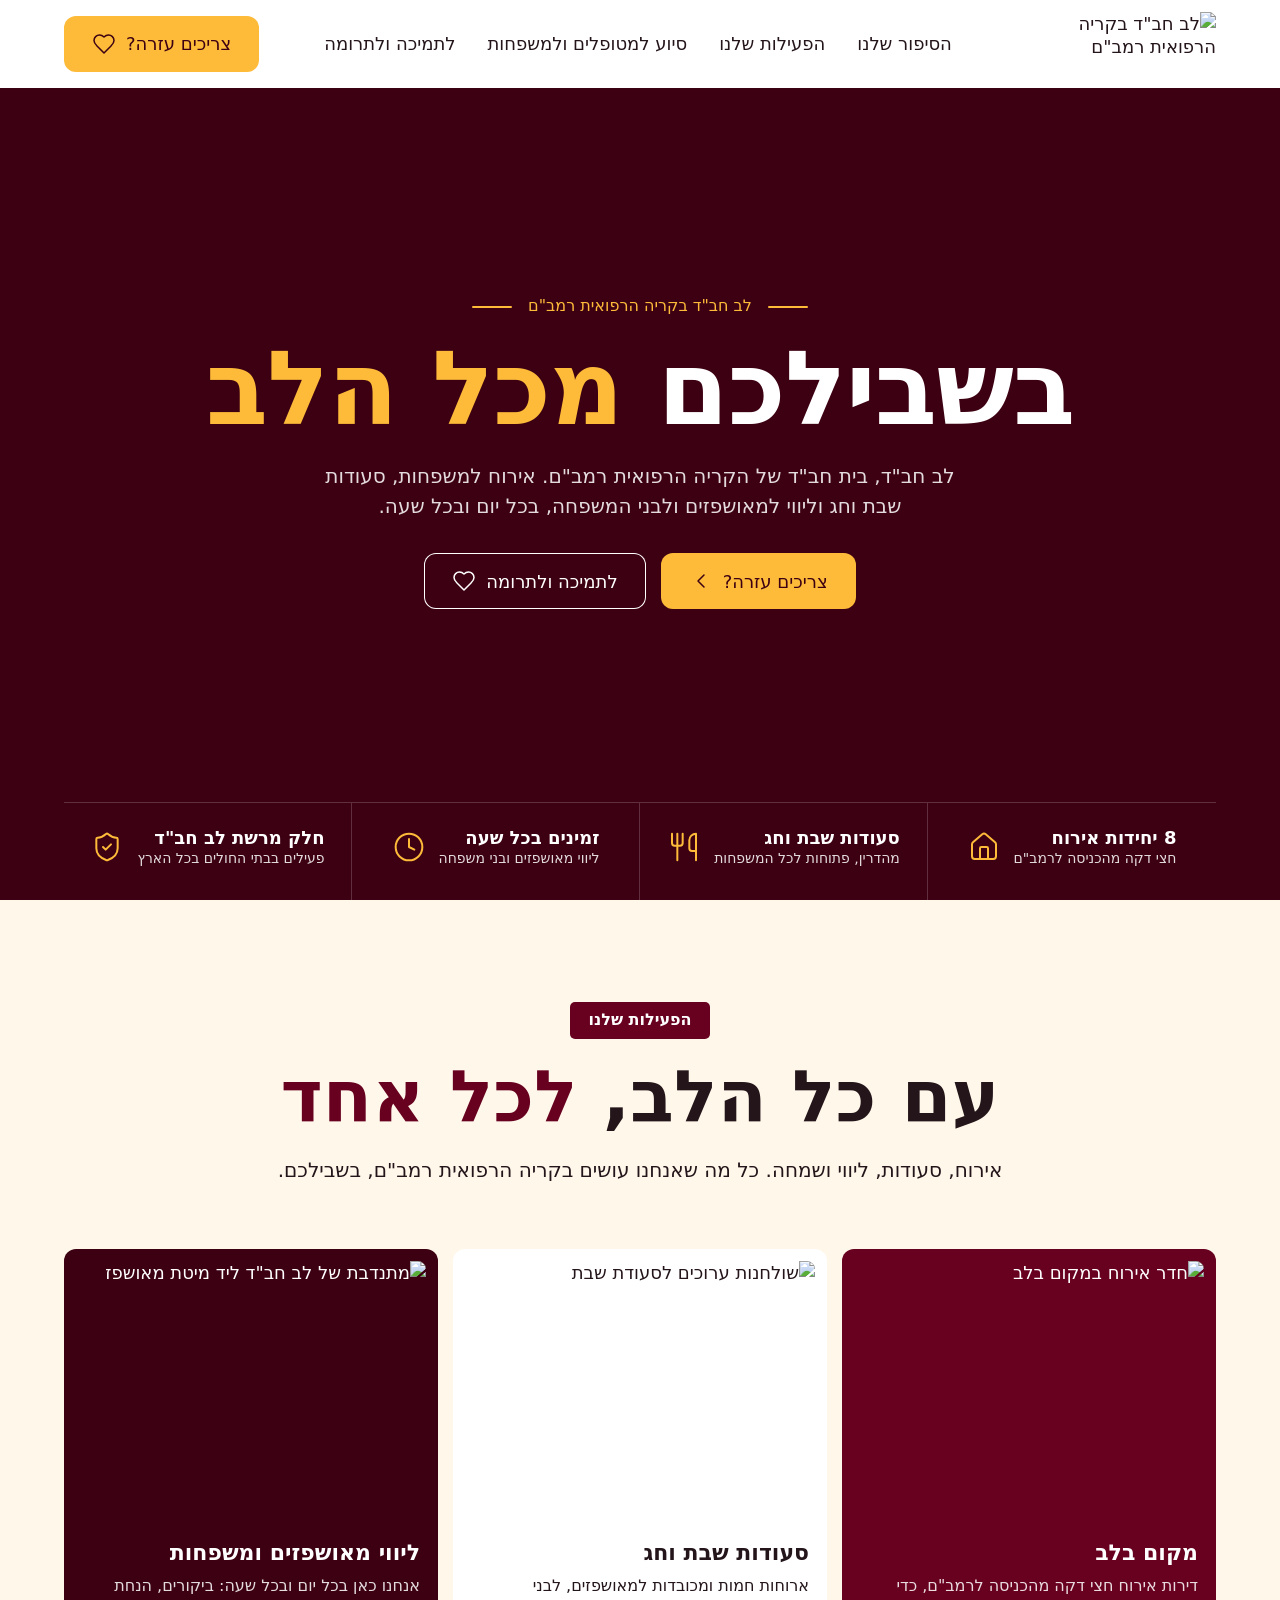
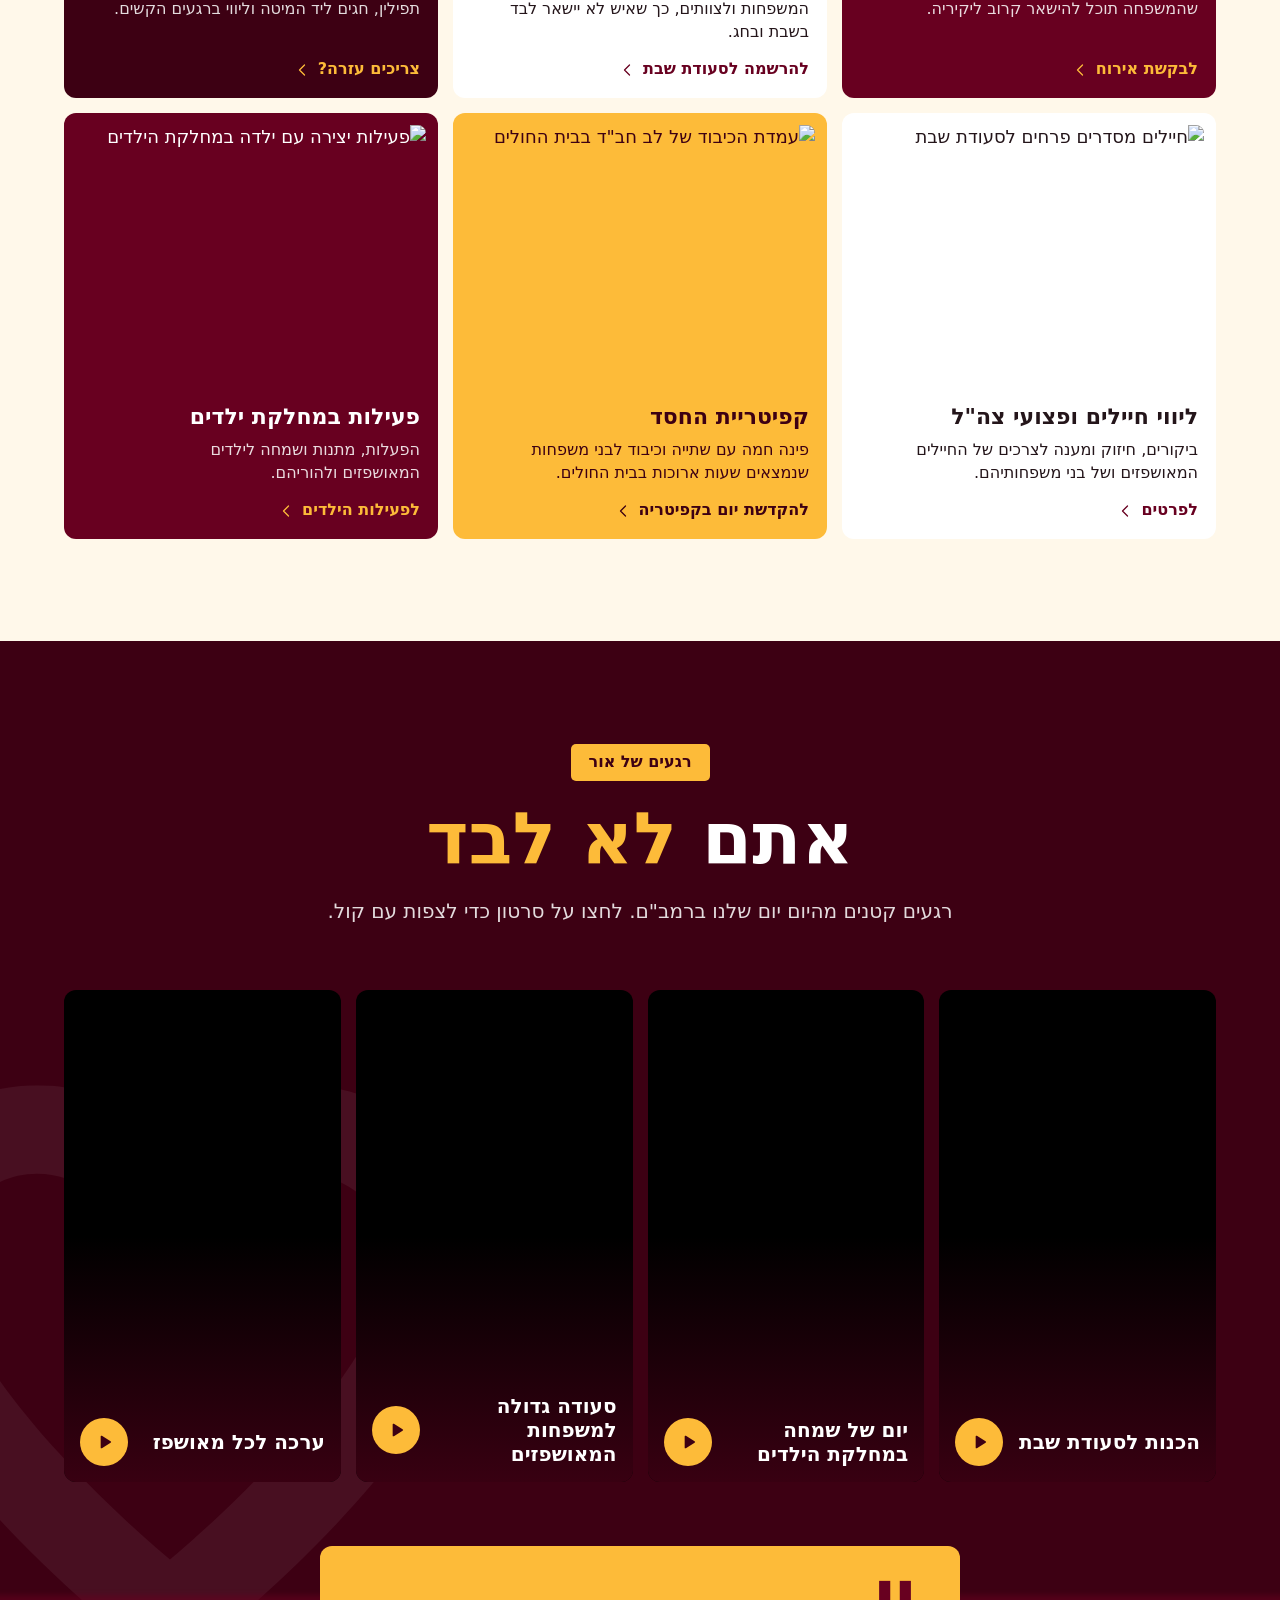
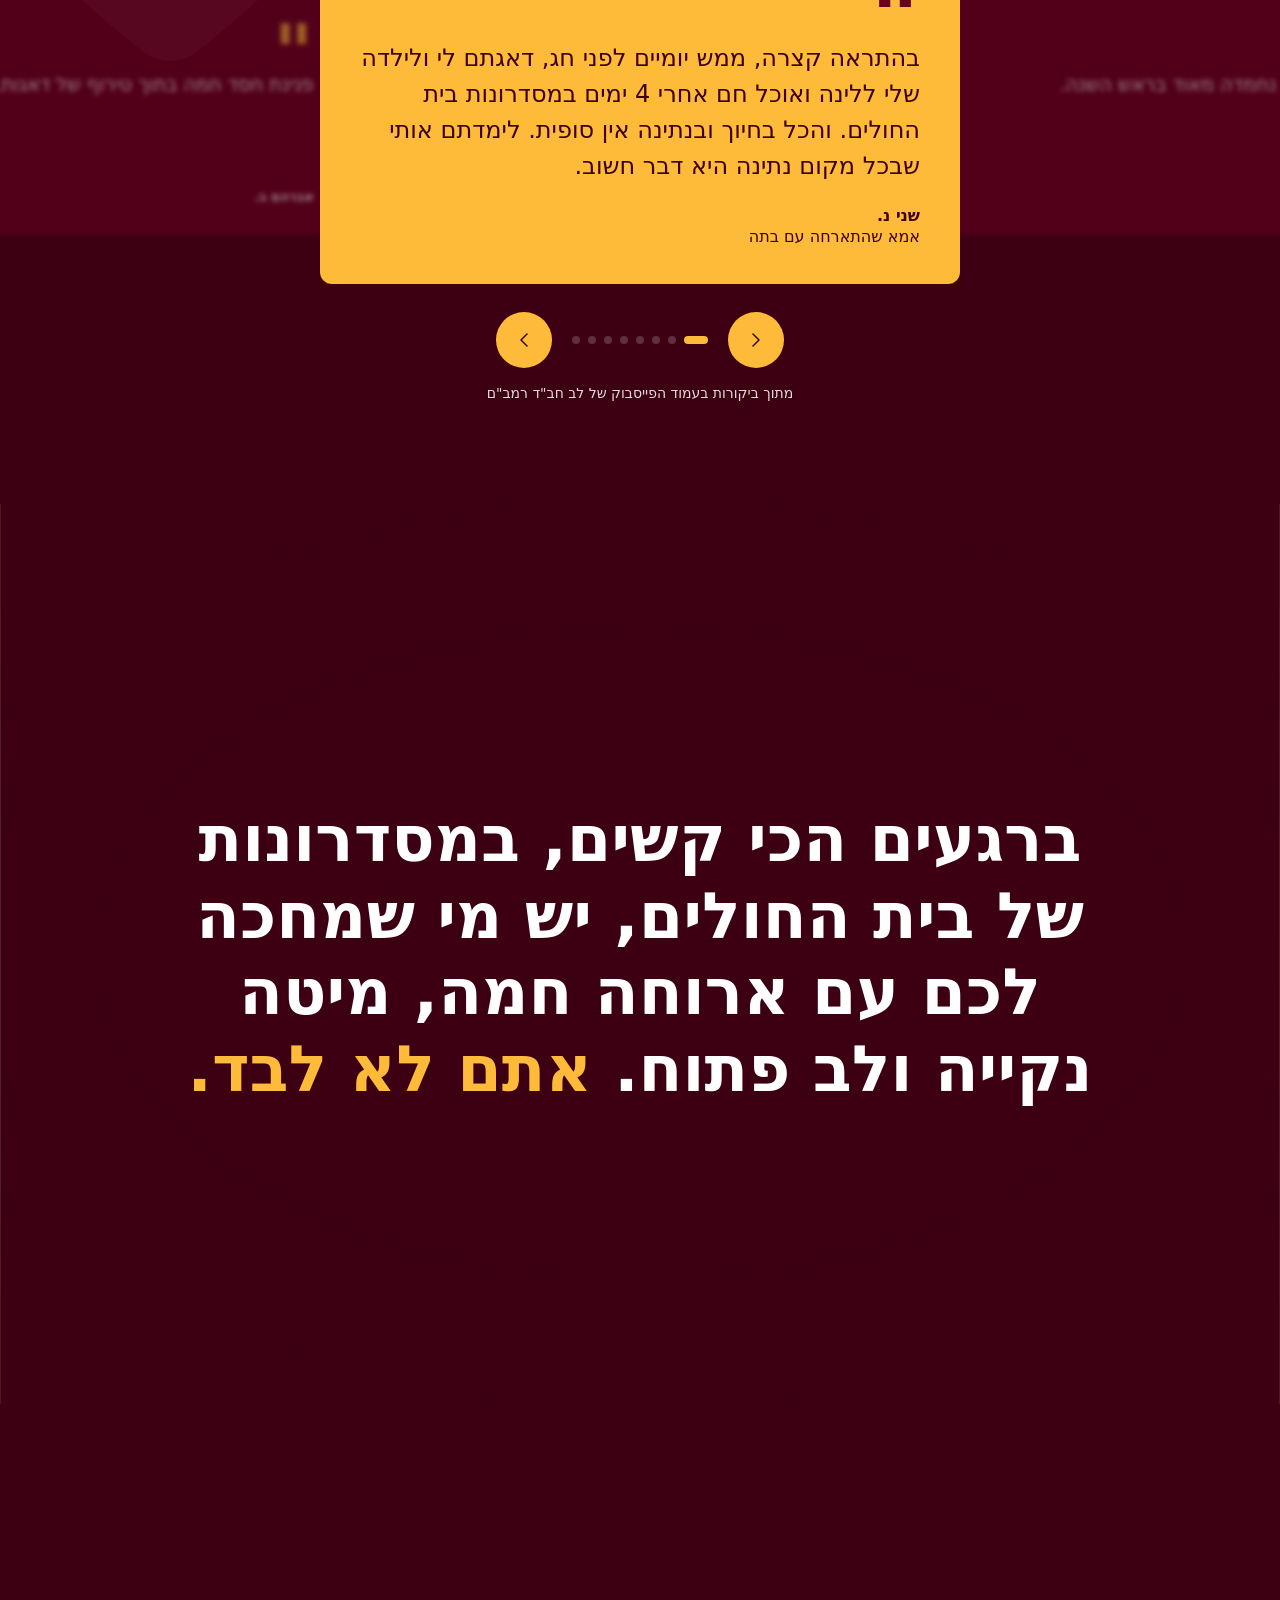
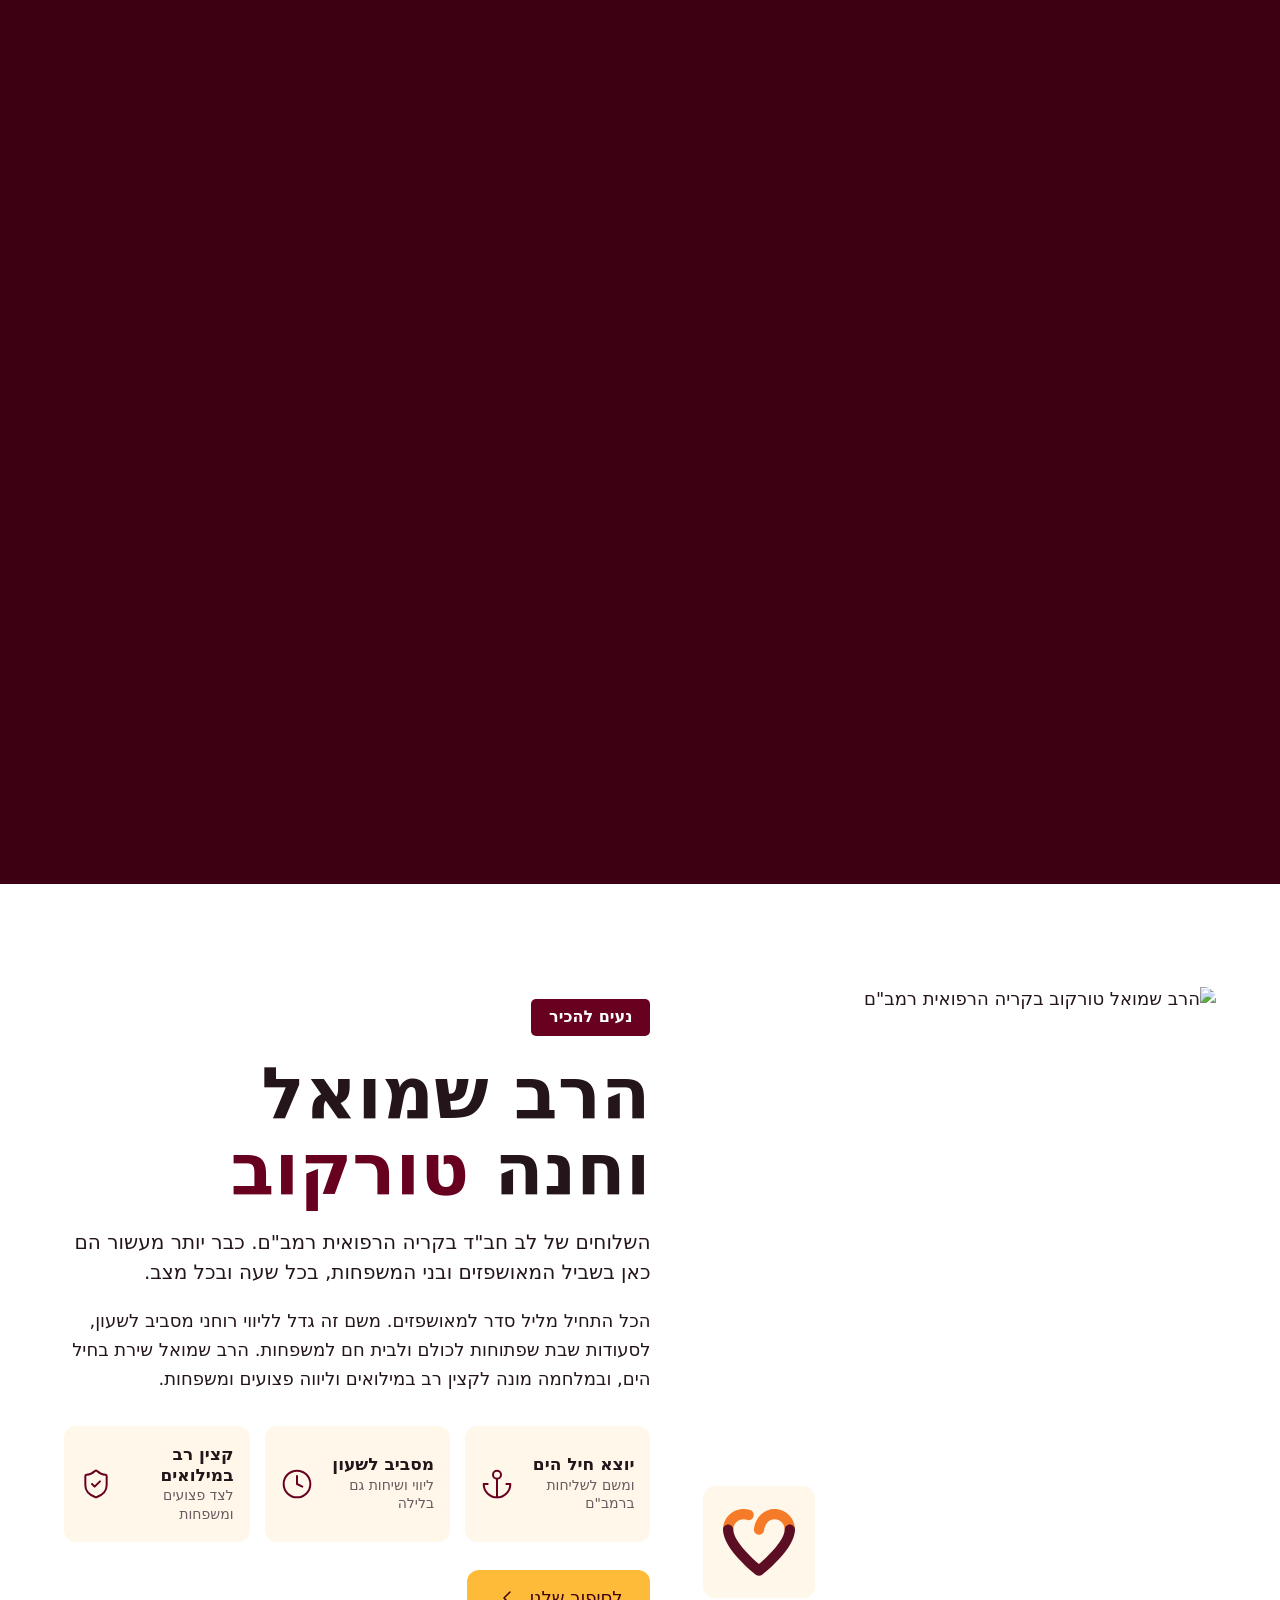
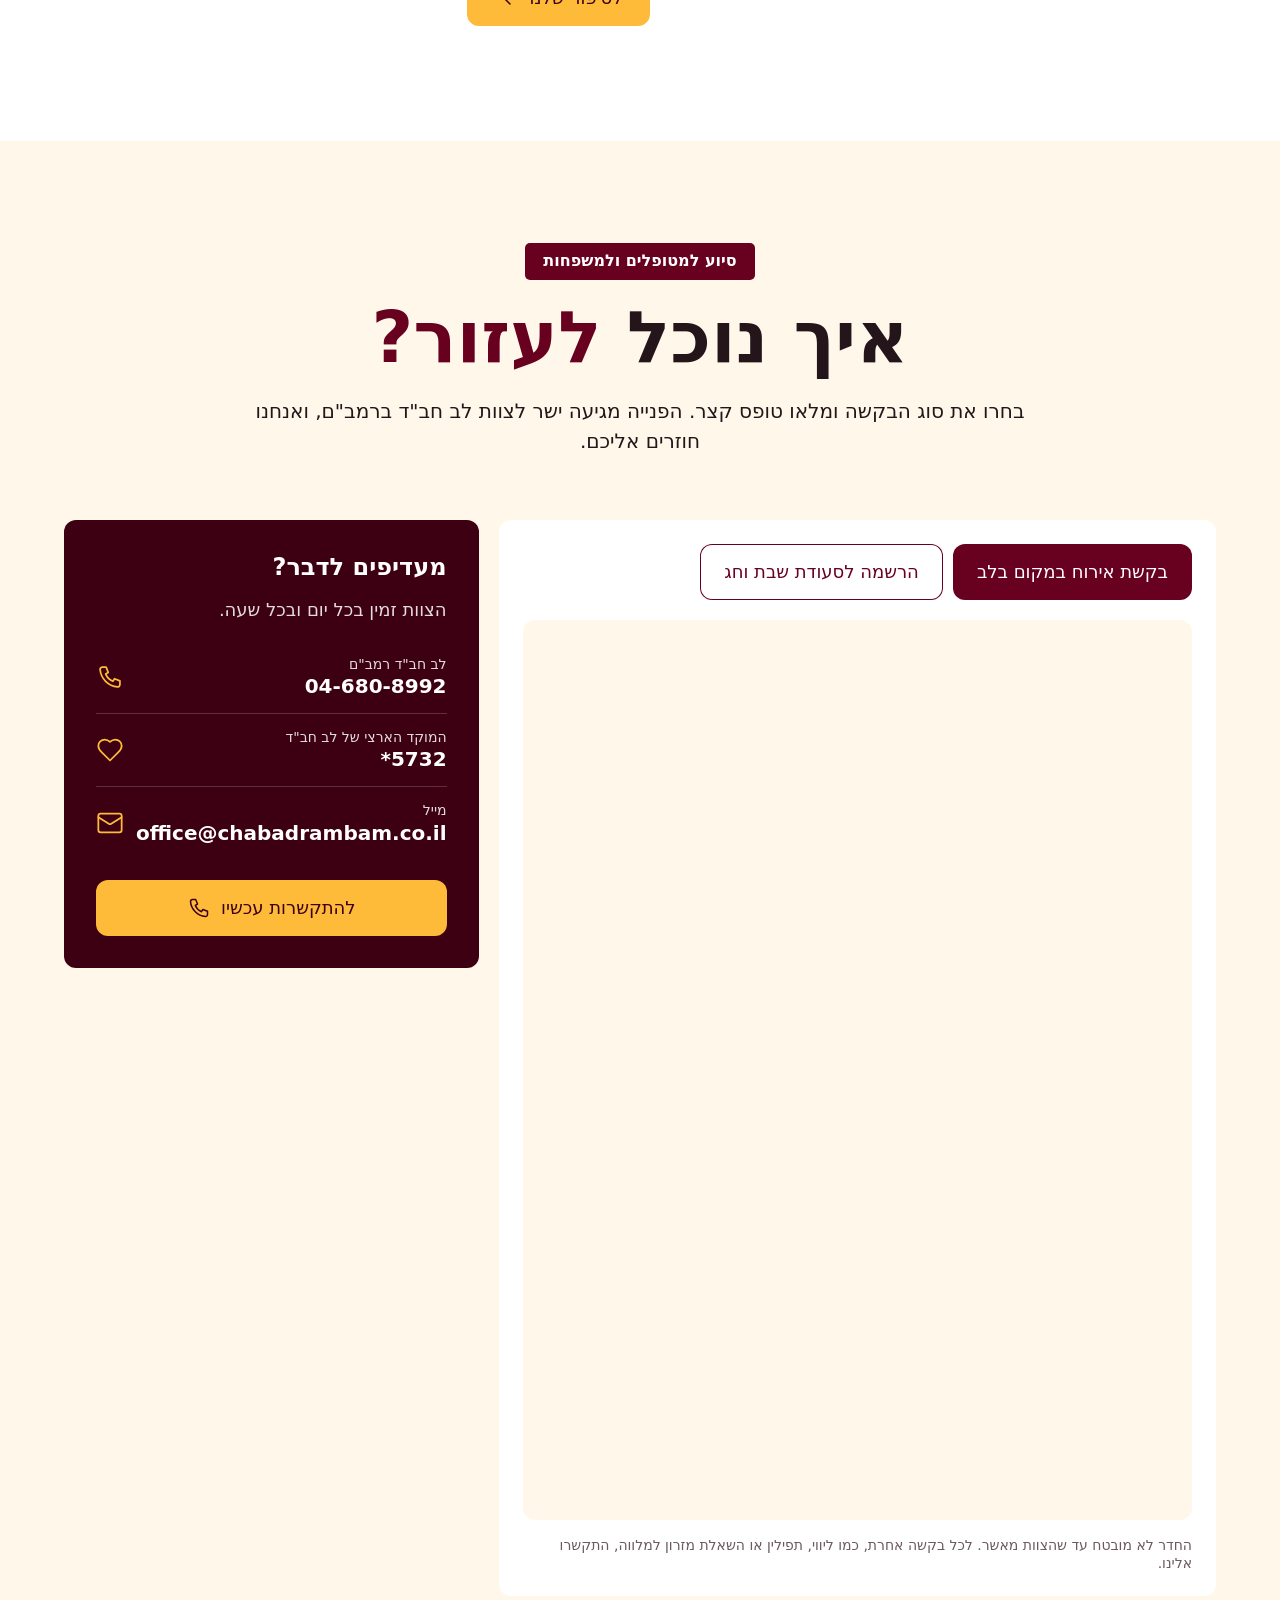
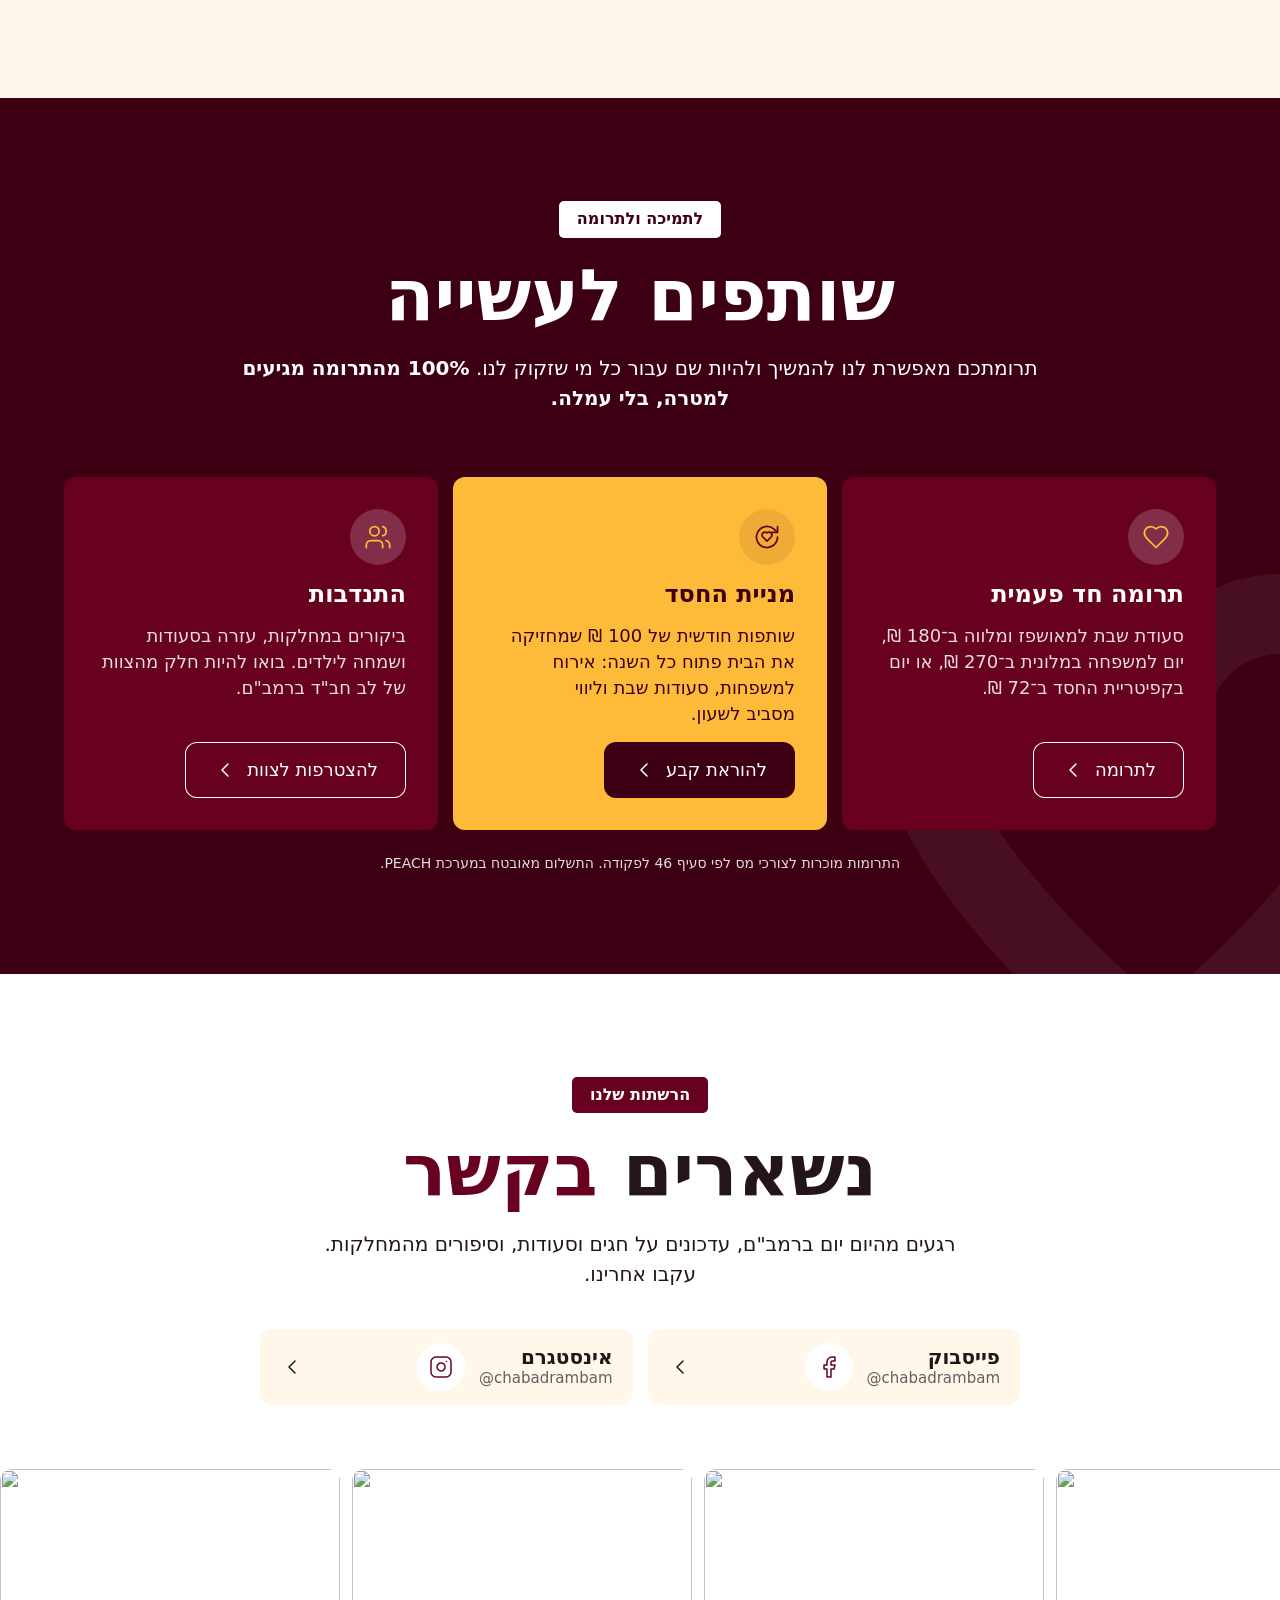
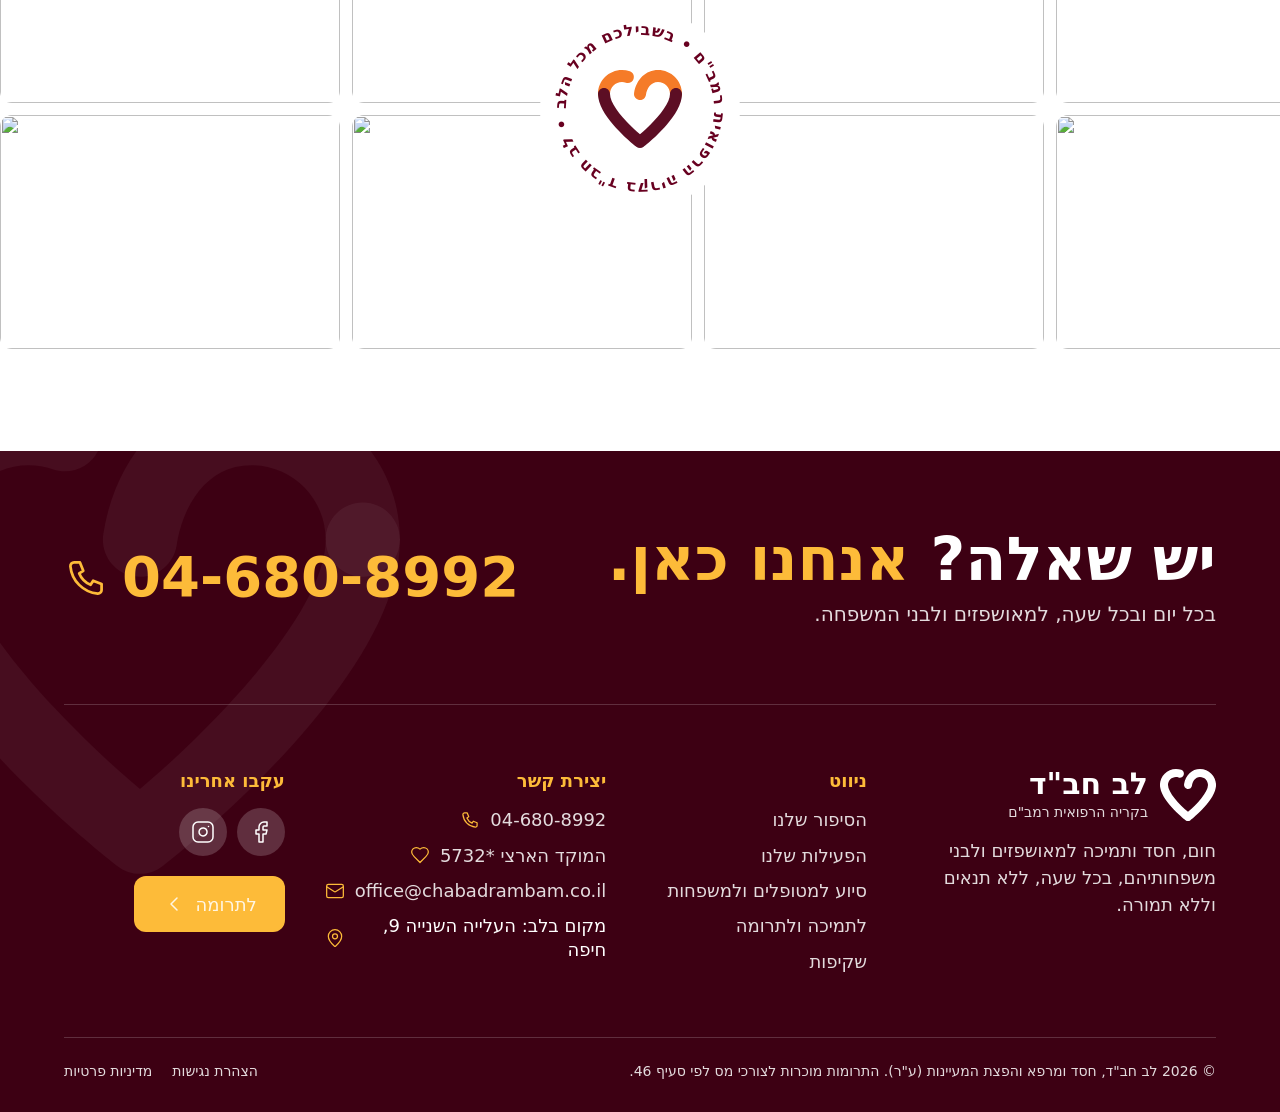
==== preview/home.html @ 1c8f25aa "Homepage preview for Lev Chabad Rambam Static preview in docs/ (noindex) and React + Tailwind compon" ====
<!doctype html>
<html lang="he" dir="rtl">
<head>
<meta charset="utf-8">
<meta name="viewport" content="width=device-width, initial-scale=1">
<title>לב חב"ד רמב"ם, דף הבית</title>
<style>
@font-face{font-family:"Discovery FS";font-weight:300;font-display:swap;src:url(/fonts/Discovery_Fs-Light.woff2) format("woff2")}
@font-face{font-family:"Discovery FS";font-weight:500;font-display:swap;src:url(/fonts/Discovery_Fs-Medium.woff2) format("woff2")}
@font-face{font-family:"Discovery FS";font-weight:700;font-display:swap;src:url(/fonts/Discovery_Fs-Bold.woff2) format("woff2")}
:root{
  --surface:#fff;--surface-alt:#fff8ea;--ink:#24151a;--ink-muted:#6b5a5f;--bordeaux:#680020;--bordeaux-hover:#5a001c;--deep:#3d0013;
  --gold:#fdbb39;--gold-hover:#f2a91c;--on-dark:#ffffffdb;--on-dark-strong:#fff;--line:#24151a24;--line-dark:#ffffff2e;
  --ease:cubic-bezier(.4,0,.2,1);--header-h:88px;--side:5vw;
}
@media (max-width:1024px){:root{--header-h:72px;--side:20px}}
*{box-sizing:border-box}
html,body{margin:0}
body{direction:rtl;font-family:"Discovery FS","Assistant",system-ui,sans-serif;font-weight:300;font-size:18px;line-height:1.3;color:var(--ink);background:var(--surface)}
a{color:inherit;text-decoration:none}
svg{flex:none}

/* כותרת אתר */
.header{position:sticky;top:0;z-index:40;height:var(--header-h);display:flex;align-items:center;justify-content:space-between;gap:24px;padding:0 var(--side);background:var(--surface);box-shadow:0 1px 0 var(--line)}
.header__logo img{display:block;height:64px;width:auto}
.nav{display:flex;gap:32px;margin:0;padding:0;list-style:none}
.nav a{font-weight:500;transition:color .35s var(--ease)}
.nav a:hover{color:var(--bordeaux)}
.menu-btn{display:none;width:48px;height:48px;border:0;background:transparent;color:var(--ink);place-items:center;cursor:pointer;border-radius:12px}
@media (max-width:1024px){.nav,.header .btn{display:none}.menu-btn{display:grid}.header__logo img{height:48px}}

/* כפתור */
.btn{display:inline-flex;align-items:center;justify-content:center;gap:10px;min-height:56px;padding:14px 28px;border:0;border-radius:12px;font:500 18px/1.2 inherit;font-family:inherit;cursor:pointer;transition:background-color .35s var(--ease),color .35s var(--ease),box-shadow .35s var(--ease)}
.btn svg{transition:transform .35s var(--ease)}
.btn:hover svg.arrow{transform:translateX(-4px)}
.btn:focus-visible{outline:2px solid var(--gold);outline-offset:3px}
.btn--gold{background:var(--gold);color:var(--deep)}
.btn--gold:hover{background:var(--gold-hover)}
.btn--light{background:transparent;color:var(--on-dark-strong);box-shadow:inset 0 0 0 1px var(--on-dark-strong)}
.btn--light:hover{box-shadow:none;background:var(--on-dark-strong);color:var(--deep)}

/* פתיחה */
.hero{position:relative;isolation:isolate;min-height:calc(100dvh - var(--header-h));display:flex;flex-direction:column;overflow:hidden;background:var(--deep);color:var(--on-dark-strong)}
.hero__media{position:absolute;inset:0;z-index:-2}
.hero__slide{position:absolute;inset:0;width:100%;height:100%;object-fit:cover;opacity:0;transform:scale(1);transition:opacity 1.4s var(--ease)}
.hero__slide.is-active{opacity:1;animation:kenburns 7.5s linear forwards}
@keyframes kenburns{to{transform:scale(1.06)}}
.hero__video{position:absolute;inset:0;width:100%;height:100%;object-fit:cover;display:none}
.hero__shade{position:absolute;inset:0;z-index:-1;background:
  radial-gradient(ellipse 60% 55% at 50% 48%,rgba(61,0,19,.35),transparent 70%),
  linear-gradient(180deg,rgba(61,0,19,.6) 0%,rgba(61,0,19,.55) 45%,rgba(61,0,19,.9) 100%)}
.hero__body{flex:1;display:flex;flex-direction:column;align-items:center;justify-content:center;text-align:center;gap:20px;padding:64px var(--side) 48px;max-width:1300px;width:100%;margin:0 auto}
/* תגית מעל כותרת: מלבן 5px, מילוי בלבד, ריפוד נדיב */
.kicker{display:inline-block;margin:0;padding:8px 18px;border-radius:5px;font-size:16px;font-weight:700;line-height:1.3;background:var(--bordeaux);color:var(--on-dark-strong)}
.kicker--lines{display:inline-flex;align-items:center;gap:16px;padding:0;border-radius:0;background:none;color:var(--gold);font-weight:500}
.kicker--lines::before,.kicker--lines::after{content:"";width:40px;height:2px;border-radius:2px;background:currentColor}
@media (max-width:1024px){.kicker--lines{padding:0}.kicker--lines::before,.kicker--lines::after{width:24px}}
.hero h1{margin:0;font-weight:700;font-size:clamp(42px,8vw,120px);line-height:1.02;letter-spacing:-.01em;text-wrap:balance}
.hero h1 .hl{color:var(--gold)}
.hero__lead{margin:0;max-width:640px;font-size:20px;line-height:1.5;font-weight:500;color:var(--on-dark);text-wrap:pretty}
.hero__ctas{display:flex;flex-wrap:wrap;justify-content:center;gap:15px;margin-top:12px}

/* אמון */
.trust{display:grid;grid-template-columns:repeat(4,minmax(0,1fr));max-width:1300px;width:calc(100% - 2*var(--side));margin:0 auto;border-top:1px solid var(--line-dark)}
.trust__item{display:flex;align-items:center;justify-content:center;gap:14px;padding:24px 16px 32px;text-align:right}
.trust__item + .trust__item{box-shadow:inset -1px 0 0 var(--line-dark)}
.trust__item svg{color:var(--gold)}
.trust__title{display:block;font-weight:700;font-size:18px;line-height:1.25}
.trust__sub{display:block;font-weight:500;font-size:14px;line-height:1.35;color:var(--on-dark)}

@media (max-width:1024px){
  .hero__slide{display:none}
  .hero__video{display:block}
  .hero__shade{background:linear-gradient(180deg,rgba(61,0,19,.25) 0%,rgba(61,0,19,.35) 35%,rgba(61,0,19,.92) 72%,rgba(61,0,19,.97) 100%)}
  .hero__body{justify-content:flex-end;padding:120px var(--side) 24px;gap:15px}
  .kicker{font-size:14px;padding:6px 14px}
  .hero__lead{font-size:18px}
  .hero__ctas{flex-direction:column;align-self:stretch;margin-top:8px}
  .hero__ctas .btn{width:100%}
  .trust{grid-template-columns:repeat(2,minmax(0,1fr));width:calc(100% - 2*var(--side));margin-bottom:28px}
  .trust__item{justify-content:flex-start;padding:12px 0;gap:10px}
  .trust__sub{display:none}
  .trust__item + .trust__item{box-shadow:none}
  .trust__item:nth-child(even){padding-right:12px;box-shadow:inset -1px 0 0 var(--line-dark)}
  .trust__item:nth-child(n+3){border-top:1px solid var(--line-dark)}
  .trust__item svg{width:24px;height:24px}
  .trust__title{font-size:15px}
}
/* הפעילות שלנו: כרטיסים שנפתחים מערימה בגלילה */
.activity{position:relative;background:var(--surface-alt);padding:8vw var(--side);overflow:hidden}
.head{display:flex;flex-direction:column;align-items:center;gap:20px;text-align:center;max-width:820px;margin:0 auto}
.head h2{margin:0;font-weight:700;font-size:72px;line-height:1.05;color:var(--ink);text-wrap:balance}
.head h2 .hl{color:var(--bordeaux)}
.head p.lead{margin:0;font-size:20px;line-height:1.5;font-weight:500;text-wrap:pretty}
.stage{position:relative;display:grid;grid-template-columns:repeat(3,minmax(0,1fr));gap:15px;max-width:1300px;margin:64px auto 0}
.acard{position:relative;display:flex;flex-direction:column;padding:12px;border-radius:12px;background:var(--surface);color:var(--ink);
  transition:translate .35s var(--ease);will-change:transform}
.acard:hover{translate:0 -4px}
.acard img{display:block;width:100%;height:auto;aspect-ratio:4/3;object-fit:cover;border-radius:8px}
.acard__body{display:flex;flex-direction:column;gap:8px;padding:16px 6px 6px;flex:1}
.acard h3{margin:0;font-size:22px;line-height:1.2;font-weight:700;text-wrap:balance}
.acard p{margin:0;font-size:16px;line-height:1.45;font-weight:500;text-wrap:pretty}
.acard__link{display:inline-flex;align-items:center;gap:6px;margin-top:auto;padding-top:8px;font-weight:700;font-size:16px;color:var(--bordeaux)}
.acard__link svg{transition:transform .35s var(--ease)}
.acard__link:hover svg{transform:translateX(-4px)}
.acard--brand{background:var(--bordeaux);color:#fff}.acard--brand p{color:var(--on-dark)}.acard--brand .acard__link{color:var(--gold)}
.acard--deep{background:var(--deep);color:#fff}.acard--deep p{color:var(--on-dark)}.acard--deep .acard__link{color:var(--gold)}
.acard--gold{background:var(--gold);color:var(--deep)}.acard--gold .acard__link{color:var(--deep)}
@media (max-width:1024px){
  .activity{padding:80px var(--side)}
  .head{gap:15px}
  .head h2{font-size:36px}.head p.lead{font-size:18px}
  .stage{grid-template-columns:1fr;margin-top:40px}
  .acard{flex-direction:row;align-items:stretch;gap:14px;padding:10px}
  .acard img{width:112px;flex:none;aspect-ratio:auto;height:auto;min-height:100%;object-fit:cover}
  .acard__body{padding:4px 0 4px 4px;gap:6px}
  .acard h3{font-size:20px}.acard p{font-size:15px}
  .acard__link{font-size:15px;padding-top:4px}
}
/* רגעים של אור: רצועה כהה עם רילס וסיפור משפחה */
.moments{position:relative;isolation:isolate;overflow:hidden;background:var(--deep);color:var(--on-dark-strong);padding:8vw var(--side)}
.moments__heart{position:absolute;z-index:-1;left:-140px;top:50%;width:620px;height:auto;transform:translateY(-50%);color:#ffffff0f}
.moments .head .kicker{background:var(--gold);color:var(--deep)}
.moments .head h2{color:var(--on-dark-strong)}
.moments .head h2 .hl{color:var(--gold)}
.moments .head p.lead{color:var(--on-dark)}
.reels{display:grid;grid-template-columns:repeat(4,minmax(0,1fr));gap:15px;max-width:1300px;margin:64px auto 0;padding:0;list-style:none}
.reel{position:relative;aspect-ratio:9/16;border-radius:12px;overflow:hidden;background:#000;cursor:pointer}
.reel video{position:absolute;inset:0;width:100%;height:100%;object-fit:cover;transition:scale .6s var(--ease)}
.reel:hover video{scale:1.03}
.reel__shade{position:absolute;inset:0;background:linear-gradient(180deg,transparent 50%,rgba(61,0,19,.92) 100%);pointer-events:none;transition:opacity .35s var(--ease)}
.reel__cap{position:absolute;right:16px;left:16px;bottom:16px;display:flex;align-items:center;justify-content:space-between;gap:12px;pointer-events:none;transition:opacity .35s var(--ease)}
.reel__title{font-weight:700;font-size:20px;line-height:1.2;text-wrap:balance}
.reel__play{flex:none;width:48px;height:48px;border-radius:50%;display:grid;place-items:center;background:var(--gold);color:var(--deep)}
.reel.is-playing .reel__shade,.reel.is-playing .reel__cap{opacity:0}
.reel:focus-visible{outline:2px solid var(--gold);outline-offset:3px}
/* ביקורות: קרוסלת פוקוס */
.quotes{position:relative;max-width:1300px;margin:64px auto 0}
.quotes__track{display:grid;align-items:center;touch-action:pan-y;user-select:none}
.q-slide{--d:0;grid-area:1/1;justify-self:center;width:min(640px,80vw);min-height:300px;margin:0;padding:36px 40px;border-radius:12px;box-sizing:border-box;
  display:flex;flex-direction:column;gap:14px;background:var(--bordeaux);color:var(--on-dark-strong);cursor:pointer;
  transform:translateX(calc(var(--d) * -86%)) scale(.8);filter:blur(3px);opacity:.5;
  transition:transform 1s var(--ease),filter 1s var(--ease),opacity 1s var(--ease),background-color 1s var(--ease),color 1s var(--ease)}
.q-slide.is-active{transform:none;filter:none;opacity:1;background:var(--gold);color:var(--deep);cursor:default}
.q-slide.is-far{opacity:0;pointer-events:none}
.q-slide__mark{font-weight:700;font-size:96px;line-height:.75;height:44px;color:var(--gold);transition:color 1s var(--ease)}
.q-slide.is-active .q-slide__mark{color:var(--bordeaux)}
.q-slide__quote{margin:0;font-size:24px;line-height:1.5;font-weight:500;text-wrap:pretty}
.q-slide__by{margin-top:auto;padding-top:8px;font-size:16px;font-weight:700}
.q-slide__role{display:block;font-weight:500}
.quotes__nav{display:flex;align-items:center;justify-content:center;gap:20px;margin-top:28px}
.q-arrow{display:grid;place-items:center;width:56px;height:56px;border:0;border-radius:50%;background:var(--gold);color:var(--deep);cursor:pointer;transition:background-color .35s var(--ease),scale .35s var(--ease)}
.q-arrow:hover{background:var(--gold-hover);scale:1.1}
.q-arrow:focus-visible{outline:2px solid var(--gold);outline-offset:3px}
.q-dots{display:flex;gap:8px}
.q-dot{width:8px;height:8px;padding:0;border:0;border-radius:50%;background:var(--line-dark);cursor:pointer;transition:background-color .35s var(--ease),width .35s var(--ease)}
.q-dot[aria-current="true"]{background:var(--gold);width:24px;border-radius:4px}
.quotes__note{margin:16px 0 0;text-align:center;font-size:14px;font-weight:500;color:var(--on-dark)}
@media (max-width:1024px){
  .moments{padding:80px 0}
  .moments .head{padding:0 var(--side)}
  .moments__heart{width:420px;left:-160px;top:120px;transform:none}
  .reels{display:flex;overflow-x:auto;scroll-snap-type:x mandatory;margin-top:40px;padding:0 var(--side);scrollbar-width:none}
  .reels::-webkit-scrollbar{display:none}
  .reels li{flex:none;width:62vw;scroll-snap-align:center}
  .reel__title{font-size:17px}.reel__play{width:40px;height:40px}
  .quotes{margin:40px 0 0}
  .q-slide{width:84vw;min-height:280px;padding:24px;transform:translateX(calc(var(--d) * -92%)) scale(.85)}
  .q-slide__quote{font-size:19px}
  .q-arrow{width:48px;height:48px}
  .quotes__note{margin:12px var(--side) 0}
}
@media (prefers-reduced-motion:reduce){.reel video{transition:none}}

/* משפט מרגש: תמונה מלאה ומילים שנדלקות בגלילה */
.statement{position:relative;height:220vh;background:var(--deep)}
.statement__sticky{position:sticky;top:0;height:100dvh;display:grid;place-items:center;overflow:hidden;isolation:isolate}
.statement__img{position:absolute;inset:-8% 0;z-index:-2;width:100%;height:116%;object-fit:cover}
.statement__shade{position:absolute;inset:0;z-index:-1;background:radial-gradient(ellipse 70% 60% at 50% 50%,rgba(61,0,19,.66),rgba(61,0,19,.88))}
.statement__text{margin:0;max-width:1040px;padding:0 var(--side);text-align:center;color:#fff;font-weight:700;font-size:clamp(34px,5vw,72px);line-height:1.2;text-wrap:balance}
.statement__text .w{opacity:.18;transition:none}
.statement__text .hl{color:var(--gold)}
@media (prefers-reduced-motion:reduce){.statement{height:auto}.statement__sticky{position:relative;min-height:100dvh}.statement__text .w{opacity:1}}

/* איך נוכל לעזור: טפסי PEACH וכרטיס קשר */
.help{background:var(--surface-alt);padding:8vw var(--side)}
.help__grid{display:grid;grid-template-columns:8fr 4fr;gap:20px;align-items:start;max-width:1300px;margin:64px auto 0}
.help__form{background:var(--surface);border-radius:12px;padding:24px}
.tabs{display:flex;gap:10px;flex-wrap:wrap;margin-bottom:20px}
.tab{min-height:56px;padding:14px 24px;border:0;border-radius:12px;font:inherit;font-size:18px;font-weight:500;cursor:pointer;background:transparent;color:var(--bordeaux);box-shadow:inset 0 0 0 1px var(--bordeaux);transition:background-color .35s var(--ease),color .35s var(--ease)}
.tab:hover{background:#68002012}
.tab[aria-selected="true"]{background:var(--bordeaux);color:#fff;box-shadow:none}
.tab:focus-visible{outline:2px solid var(--bordeaux);outline-offset:3px}
.help__frame{display:block;width:100%;height:900px;border:0;border-radius:12px;background:var(--surface-alt)}
.help__note{margin:16px 0 0;font-size:14px;font-weight:500;color:var(--ink-muted)}
.contact{position:sticky;top:calc(var(--header-h) + 24px);display:flex;flex-direction:column;gap:16px;padding:32px;border-radius:12px;background:var(--deep);color:#fff}
.contact h3{margin:0;font-size:24px;font-weight:700;line-height:1.25}
.contact p{margin:0;font-weight:500;color:var(--on-dark)}
.contact ul{list-style:none;margin:4px 0;padding:0;display:flex;flex-direction:column}
.contact li + li{border-top:1px solid var(--line-dark)}
.contact a.row{display:flex;align-items:center;justify-content:space-between;gap:12px;padding:14px 0;color:#fff}
.contact .row__label{display:block;font-size:14px;font-weight:500;color:var(--on-dark)}
.contact .row__value{display:block;font-size:20px;font-weight:700;direction:ltr;text-align:right}
.contact .row svg{color:var(--gold)}
.contact .btn{width:100%}
@media (max-width:1024px){
  .help{padding:80px var(--side)}
  .help__grid{grid-template-columns:1fr;margin-top:40px}
  .help__form{padding:12px}
  .tab{flex:1 1 100%}
  .help__frame{height:1100px}
  .contact{position:static;padding:24px}
}

/* שותפים לעשייה: רצועה כהה, 3 דרכים להצטרף */
.partners{position:relative;isolation:isolate;overflow:hidden;background:var(--deep);color:#fff;padding:8vw var(--side)}
.partners__heart{position:absolute;z-index:-1;right:-160px;bottom:-120px;width:560px;height:auto;color:#ffffff0f}
.partners .head .kicker{background:#fff;color:var(--deep)}
.partners .head h2{color:#fff}.partners .head h2 .hl{color:inherit}
.partners .head p.lead{color:#fff}
.partners .head p.lead strong{color:inherit;font-weight:700}
.ways{display:grid;grid-template-columns:repeat(3,minmax(0,1fr));gap:15px;max-width:1300px;margin:64px auto 0;padding:0;list-style:none}
.way{display:flex;flex-direction:column;gap:14px;padding:32px;border-radius:12px;background:var(--bordeaux);transition:translate .35s var(--ease)}
.way:hover{translate:0 -4px}
.way--lead{background:var(--gold);color:var(--deep)}
.way__icon{display:grid;place-items:center;width:56px;height:56px;border-radius:50%;background:var(--line-dark);color:var(--gold)}
.way--lead .way__icon{background:#3d001314;color:var(--bordeaux)}
.way h3{margin:0;font-size:24px;font-weight:700;line-height:1.25}
.way p{margin:0;font-size:18px;line-height:1.45;font-weight:500;color:var(--on-dark);text-wrap:pretty}
.way--lead p{color:var(--deep)}
.way--light{background:var(--surface);color:var(--ink)}
.way--light p{color:var(--ink)}
.way--light .way__icon{background:var(--surface-alt);color:var(--bordeaux)}
.way--light .btn--light{color:var(--bordeaux);box-shadow:inset 0 0 0 1px var(--bordeaux)}
.way--light .btn--light:hover{background:var(--bordeaux);color:#fff;box-shadow:none}
.way .btn{margin-top:auto;align-self:flex-start}
.partners__note{max-width:1300px;margin:24px auto 0;text-align:center;font-size:14px;font-weight:500;color:var(--on-dark)}
.way--lead .btn--deep{background:var(--deep);color:#fff}
.way--lead .btn--deep:hover{background:var(--bordeaux)}
@media (max-width:1024px){
  .partners{padding:80px var(--side)}
  .partners__heart{width:360px;right:-140px;bottom:-80px}
  .ways{grid-template-columns:1fr;margin-top:40px}
  .way{padding:24px}
  .way .btn{align-self:stretch}
}

/* נשארים בקשר: כותרת, שתי רשתות, וקרוסלה כפולה שנעה לשני כיוונים עם תג לב במרכז */
.social{background:var(--surface);padding:8vw 0;overflow:hidden}
.social__head{display:flex;flex-direction:column;align-items:center;gap:20px;text-align:center;max-width:820px;margin:0 auto;padding:0 var(--side)}
.social__head h2{margin:0;font-weight:700;font-size:72px;line-height:1.05;text-wrap:balance}
.social__head h2 .hl{color:var(--bordeaux)}
.social__head .lead{margin:0;font-size:20px;line-height:1.5;font-weight:500;text-wrap:pretty}
.nets{list-style:none;margin:40px auto 0;padding:0 var(--side);display:grid;grid-template-columns:repeat(2,minmax(0,1fr));gap:15px;max-width:760px;box-sizing:content-box}
.net{display:flex;align-items:center;justify-content:space-between;gap:16px;min-height:72px;padding:14px 20px;border-radius:12px;background:var(--surface-alt);color:var(--ink);transition:background-color .35s var(--ease),color .35s var(--ease)}
.net:hover{background:var(--bordeaux);color:#fff}
.net__main{display:flex;align-items:center;gap:14px}
.net__name{display:block;font-weight:700;font-size:20px;line-height:1.2}
.net__handle{display:block;font-weight:500;font-size:15px;color:var(--ink-muted);direction:ltr;text-align:right;transition:color .35s var(--ease)}
.net:hover .net__handle{color:var(--on-dark)}
.net__icon{display:grid;place-items:center;width:48px;height:48px;border-radius:50%;background:var(--surface);color:var(--bordeaux)}
.net svg.arrow{transition:transform .35s var(--ease)}
.net:hover svg.arrow{transform:translateX(-4px)}
.strips{position:relative;margin-top:64px;display:flex;flex-direction:column;gap:12px;direction:ltr}
.strip{display:flex;width:max-content;gap:12px;animation:strip-a 60s linear infinite}
.strip--b{animation-name:strip-b}
.strip img{display:block;width:340px;height:234px;object-fit:cover;border-radius:12px;flex:none}
@keyframes strip-a{from{transform:translateX(0)}to{transform:translateX(-50%)}}
@keyframes strip-b{from{transform:translateX(-50%)}to{transform:translateX(0)}}
.badge{position:absolute;left:50%;top:50%;z-index:2;width:200px;height:200px;transform:translate(-50%,-50%);border-radius:50%;background:var(--surface);display:grid;place-items:center}
.badge__ring{position:absolute;inset:0;width:100%;height:100%;animation:spin 24s linear infinite;color:var(--bordeaux)}
.badge__ring text{font-size:16px;font-weight:700;fill:currentColor}
.badge__heart{width:84px;height:auto}
@keyframes spin{to{transform:rotate(360deg)}}
@media (max-width:1024px){
  .social{padding:80px 0}
  .social__head{gap:15px}
  .social__head h2{font-size:36px}.social__head .lead{font-size:18px}
  .nets{grid-template-columns:1fr;margin-top:32px}
  .strips{margin-top:40px;gap:10px}
  .strip{gap:10px;animation-duration:45s}
  .strip img{width:220px;height:152px}
  .badge{width:140px;height:140px}.badge__heart{width:58px}
}
@media (prefers-reduced-motion:reduce){.strip,.badge__ring{animation:none}}

/* יצירת קשר ופוטר */
.footer{position:relative;isolation:isolate;overflow:hidden;background:var(--deep);color:#fff;padding:0 var(--side)}
.footer__heart{position:absolute;z-index:-1;left:-120px;top:-60px;width:520px;height:auto;color:#ffffff0d}
.callband{max-width:1300px;margin:0 auto;padding:6vw 0;display:flex;align-items:center;justify-content:space-between;gap:32px;border-bottom:1px solid var(--line-dark)}
.callband__text{display:flex;flex-direction:column;gap:10px}
.callband h2{margin:0;font-size:60px;line-height:1.05;font-weight:700;text-wrap:balance}
.callband h2 .hl{color:var(--gold)}
.callband p{margin:0;font-size:20px;font-weight:500;color:var(--on-dark)}
.callband__phone{display:inline-flex;align-items:center;gap:14px;font-size:56px;font-weight:700;color:var(--gold);direction:ltr;white-space:nowrap;transition:color .35s var(--ease)}
.callband__phone:hover{color:#fff}
.fgrid{max-width:1300px;margin:0 auto;padding:64px 0;display:grid;grid-template-columns:1.4fr 1fr 1.2fr 1fr;gap:40px}
.fbrand{display:flex;flex-direction:column;gap:16px}
.fbrand__logo{display:flex;align-items:center;gap:12px;color:#fff}
.fbrand__mark{width:56px;height:auto}
.fbrand__name{display:block;font-size:30px;font-weight:700;line-height:1}
.fbrand__sub{display:block;font-size:14px;font-weight:500;color:var(--on-dark);margin-top:4px}
.fbrand p{margin:0;font-weight:500;color:var(--on-dark);line-height:1.5;max-width:340px;text-wrap:pretty}
.fcol h3{margin:0 0 16px;font-size:18px;font-weight:700;color:var(--gold)}
.fcol ul{list-style:none;margin:0;padding:0;display:flex;flex-direction:column;gap:12px}
.fcol a{color:var(--on-dark);font-weight:500;transition:color .35s var(--ease)}
.fcol a:hover{color:#fff}
.fcontact a,.fcontact span.frow{display:flex;align-items:center;justify-content:flex-start;gap:10px}
.fcontact svg{color:var(--gold);flex:none}
.fcontact .ltr{direction:ltr}
.fsocial{display:flex;gap:10px;margin-bottom:20px}
.fsocial a{display:grid;place-items:center;width:48px;height:48px;border-radius:50%;background:var(--line-dark);color:#fff;transition:background-color .35s var(--ease),color .35s var(--ease)}
.fsocial a:hover{background:var(--gold);color:var(--deep)}
.fbottom{max-width:1300px;margin:0 auto;padding:24px 0 32px;border-top:1px solid var(--line-dark);display:flex;flex-wrap:wrap;align-items:center;justify-content:space-between;gap:12px 24px;font-size:14px;font-weight:500;color:var(--on-dark)}
.fbottom nav{display:flex;flex-wrap:wrap;gap:20px}
.fbottom a{color:var(--on-dark);transition:color .35s var(--ease)}
.fbottom a:hover{color:#fff}
@media (max-width:1024px){
  .footer__heart{width:340px;left:-120px;top:-40px}
  .callband{flex-direction:column;align-items:flex-start;padding:64px 0 48px;gap:20px}
  .callband h2{font-size:32px}.callband p{font-size:18px}
  .callband__phone{font-size:36px}
  .fgrid{grid-template-columns:1fr 1fr;gap:32px 20px;padding:48px 0}
  .fbrand{grid-column:1/-1}
  .fcontact{grid-column:1/-1;order:1}
}

/* נעים להכיר */
.meet{background:var(--surface);padding:8vw var(--side)}
.meet__grid{display:grid;grid-template-columns:5fr 6fr;gap:6vw;align-items:center;max-width:1300px;margin:0 auto}
.meet__media{position:relative;margin:0}
.meet__media img{display:block;width:100%;height:auto;aspect-ratio:3/4;object-fit:cover;border-radius:12px}
.meet__badge{position:absolute;left:-24px;bottom:40px;display:grid;place-items:center;width:112px;height:112px;border-radius:12px;background:var(--surface-alt)}
.meet__badge svg{width:72px;height:auto}
.meet__body{display:flex;flex-direction:column;gap:20px}
.meet__body .kicker{align-self:flex-start}
.meet__body h2{margin:0;font-weight:700;font-size:72px;line-height:1.05;color:var(--ink);text-wrap:balance}
.meet__body h2 .hl{color:var(--bordeaux)}
.meet__lead{margin:0;font-size:20px;line-height:1.5;font-weight:500;text-wrap:pretty}
.meet__text{margin:0;font-size:18px;line-height:1.6;font-weight:300;text-wrap:pretty}
.facts{display:grid;grid-template-columns:repeat(3,minmax(0,1fr));gap:15px;margin:12px 0 8px;padding:0;list-style:none}
.fact{display:flex;align-items:center;justify-content:flex-start;gap:12px;padding:18px 16px;border-radius:12px;background:var(--surface-alt)}
.fact svg{color:var(--bordeaux)}
.fact__title{display:block;font-weight:700;font-size:17px;line-height:1.25}
.fact__sub{display:block;font-weight:500;font-size:14px;line-height:1.35;color:var(--ink-muted)}
.meet__cta{align-self:flex-start}
@media (max-width:1024px){
  .meet{padding:80px var(--side)}
  .meet__grid{grid-template-columns:1fr;gap:40px}
  .meet__media{max-width:420px;width:100%;margin:0 auto}
  .meet__badge{left:-8px;bottom:24px;width:84px;height:84px}.meet__badge svg{width:54px}
  .meet__body{gap:15px}
  .meet__body h2{font-size:36px}.meet__lead{font-size:18px}
  .facts{grid-template-columns:1fr}
  .meet__cta{align-self:stretch}
}
@media (prefers-reduced-motion:reduce){.hero__slide{transition:none}.hero__slide.is-active{animation:none}.btn,.btn svg{transition:none}}
</style>
</head>
<body>

<header class="header">
  <a class="header__logo" href="/" aria-label="לב חב&quot;ד רמב&quot;ם, לדף הבית"><img src="/logo.svg" alt="לב חב&quot;ד בקריה הרפואית רמב&quot;ם" width="199" height="64"></a>
  <nav aria-label="תפריט ראשי"><ul class="nav">
    <li><a href="/about/">הסיפור שלנו</a></li>
    <li><a href="/activity/">הפעילות שלנו</a></li>
    <li><a href="/help/">סיוע למטופלים ולמשפחות</a></li>
    <li><a href="/donate/">לתמיכה ולתרומה</a></li>
  </ul></nav>
  <a class="btn btn--gold" href="#help"><span>צריכים עזרה?</span><svg width="24" height="24" viewBox="0 0 24 24" fill="none" stroke="currentColor" stroke-width="1.5" stroke-linecap="round" stroke-linejoin="round" aria-hidden="true"><path d="M19 14c1.49-1.46 3-3.21 3-5.5A5.5 5.5 0 0 0 16.5 3c-1.76 0-3 .5-4.5 2-1.5-1.5-2.74-2-4.5-2A5.5 5.5 0 0 0 2 8.5c0 2.3 1.5 4.05 3 5.5l7 7Z"/></svg></a>
  <button class="menu-btn" type="button" aria-label="פתיחת תפריט"><svg width="28" height="28" viewBox="0 0 24 24" fill="none" stroke="currentColor" stroke-width="1.5" stroke-linecap="round" aria-hidden="true"><path d="M4 7h16M4 12h16M4 17h16"/></svg></button>
</header>

<main>
<section class="hero" aria-labelledby="hero-title">
  <div class="hero__media" aria-hidden="true">
    <img class="hero__slide is-active" src="/hero/hero-1.jpg" alt="" width="1600" height="1200">
    <img class="hero__slide" src="/hero/hero-2.jpg" alt="" width="1600" height="1200" loading="lazy">
    <img class="hero__slide" src="/hero/hero-3.jpg" alt="" width="1600" height="1200" loading="lazy">
    <img class="hero__slide" src="/hero/hero-4.jpg" alt="" width="1600" height="1200" loading="lazy">
    <img class="hero__slide" src="/hero/hero-5.jpg" alt="" width="1920" height="1440" loading="lazy">
    <video class="hero__video" muted loop playsinline preload="none" poster="/hero/hero-mobile-poster.jpg" data-src="/hero/hero-mobile.mp4"></video>
  </div>
  <div class="hero__shade" aria-hidden="true"></div>

  <div class="hero__body">
    <p class="kicker kicker--lines">לב חב"ד בקריה הרפואית רמב"ם</p>
    <h1 id="hero-title">בשבילכם <span class="hl">מכל הלב</span></h1>
    <p class="hero__lead">לב חב"ד, בית חב"ד של הקריה הרפואית רמב"ם. אירוח למשפחות, סעודות שבת וחג וליווי למאושפזים ולבני המשפחה, בכל יום ובכל שעה.</p>
    <div class="hero__ctas">
      <a class="btn btn--gold" href="#help"><span>צריכים עזרה?</span><svg class="arrow" width="24" height="24" viewBox="0 0 24 24" fill="none" stroke="currentColor" stroke-width="1.5" stroke-linecap="round" stroke-linejoin="round" aria-hidden="true"><path d="m15 18-6-6 6-6"/></svg></a>
      <a class="btn btn--light" href="/donate/"><span>לתמיכה ולתרומה</span><svg width="24" height="24" viewBox="0 0 24 24" fill="none" stroke="currentColor" stroke-width="1.5" stroke-linecap="round" stroke-linejoin="round" aria-hidden="true"><path d="M19 14c1.49-1.46 3-3.21 3-5.5A5.5 5.5 0 0 0 16.5 3c-1.76 0-3 .5-4.5 2-1.5-1.5-2.74-2-4.5-2A5.5 5.5 0 0 0 2 8.5c0 2.3 1.5 4.05 3 5.5l7 7Z"/></svg></a>
    </div>
  </div>

  <ul class="trust" aria-label="למה לסמוך עלינו" style="list-style:none;padding:0">
    <li class="trust__item"><span><span class="trust__title">8 יחידות אירוח</span><span class="trust__sub">חצי דקה מהכניסה לרמב"ם</span></span><svg width="32" height="32" viewBox="0 0 24 24" fill="none" stroke="currentColor" stroke-width="1.5" stroke-linecap="round" stroke-linejoin="round" aria-hidden="true"><path d="M15 21v-8a1 1 0 0 0-1-1h-4a1 1 0 0 0-1 1v8"/><path d="M3 10a2 2 0 0 1 .709-1.528l7-5.999a2 2 0 0 1 2.582 0l7 5.999A2 2 0 0 1 21 10v9a2 2 0 0 1-2 2H5a2 2 0 0 1-2-2z"/></svg></li>
    <li class="trust__item"><span><span class="trust__title">סעודות שבת וחג</span><span class="trust__sub">מהדרין, פתוחות לכל המשפחות</span></span><svg width="32" height="32" viewBox="0 0 24 24" fill="none" stroke="currentColor" stroke-width="1.5" stroke-linecap="round" stroke-linejoin="round" aria-hidden="true"><path d="M3 2v7c0 1.1.9 2 2 2h4a2 2 0 0 0 2-2V2"/><path d="M7 2v20"/><path d="M21 15V2a5 5 0 0 0-5 5v6c0 1.1.9 2 2 2h3Zm0 0v7"/></svg></li>
    <li class="trust__item"><span><span class="trust__title">זמינים בכל שעה</span><span class="trust__sub">ליווי מאושפזים ובני משפחה</span></span><svg width="32" height="32" viewBox="0 0 24 24" fill="none" stroke="currentColor" stroke-width="1.5" stroke-linecap="round" stroke-linejoin="round" aria-hidden="true"><circle cx="12" cy="12" r="10"/><path d="M12 6v6l4 2"/></svg></li>
    <li class="trust__item"><span><span class="trust__title">חלק מרשת לב חב"ד</span><span class="trust__sub">פעילים בבתי החולים בכל הארץ</span></span><svg width="32" height="32" viewBox="0 0 24 24" fill="none" stroke="currentColor" stroke-width="1.5" stroke-linecap="round" stroke-linejoin="round" aria-hidden="true"><path d="M20 13c0 5-3.5 7.5-7.66 8.95a1 1 0 0 1-.67-.01C7.5 20.5 4 18 4 13V6a1 1 0 0 1 1-1c2 0 4.5-1.2 6.24-2.72a1.17 1.17 0 0 1 1.52 0C14.51 3.81 17 5 19 5a1 1 0 0 1 1 1z"/><path d="m9 12 2 2 4-4"/></svg></li>
  </ul>
</section>

<section class="activity" id="activity" aria-labelledby="activity-title">
  <header class="head">
    <p class="kicker">הפעילות שלנו</p>
    <h2 id="activity-title">עם כל הלב, <span class="hl">לכל אחד</span></h2>
    <p class="lead">אירוח, סעודות, ליווי ושמחה. כל מה שאנחנו עושים בקריה הרפואית רמב"ם, בשבילכם.</p>
  </header>

  <div class="stage" data-stage>
    <article class="acard acard--brand">
      <img src="/activity/makom-balev.jpg" alt="חדר אירוח במקום בלב" width="800" height="600" draggable="false" loading="lazy">
      <div class="acard__body">
        <h3>מקום בלב</h3>
        <p>דירות אירוח חצי דקה מהכניסה לרמב"ם, כדי שהמשפחה תוכל להישאר קרוב ליקיריה.</p>
        <a class="acard__link" href="https://app.levchabad.org.il/register/hospitality/rambam" target="_blank" rel="noopener">לבקשת אירוח<svg width="20" height="20" viewBox="0 0 24 24" fill="none" stroke="currentColor" stroke-width="1.5" stroke-linecap="round" stroke-linejoin="round" aria-hidden="true"><path d="m15 18-6-6 6-6"/></svg></a>
      </div>
    </article>

    <article class="acard">
      <img src="/activity/shabbat.jpg" alt="שולחנות ערוכים לסעודת שבת" width="800" height="600" draggable="false" loading="lazy">
      <div class="acard__body">
        <h3>סעודות שבת וחג</h3>
        <p>ארוחות חמות ומכובדות למאושפזים, לבני המשפחות ולצוותים, כך שאיש לא יישאר לבד בשבת ובחג.</p>
        <a class="acard__link" href="https://app.levchabad.org.il/register/shabbat-meals/rambam" target="_blank" rel="noopener">להרשמה לסעודת שבת<svg width="20" height="20" viewBox="0 0 24 24" fill="none" stroke="currentColor" stroke-width="1.5" stroke-linecap="round" stroke-linejoin="round" aria-hidden="true"><path d="m15 18-6-6 6-6"/></svg></a>
      </div>
    </article>

    <article class="acard acard--deep">
      <img src="/activity/escort.jpg" alt="מתנדבת של לב חב&quot;ד ליד מיטת מאושפז" width="800" height="600" draggable="false" loading="lazy">
      <div class="acard__body">
        <h3>ליווי מאושפזים ומשפחות</h3>
        <p>אנחנו כאן בכל יום ובכל שעה: ביקורים, הנחת תפילין, חגים ליד המיטה וליווי ברגעים הקשים.</p>
        <a class="acard__link" href="#help">צריכים עזרה?<svg width="20" height="20" viewBox="0 0 24 24" fill="none" stroke="currentColor" stroke-width="1.5" stroke-linecap="round" stroke-linejoin="round" aria-hidden="true"><path d="m15 18-6-6 6-6"/></svg></a>
      </div>
    </article>

    <article class="acard">
      <img src="/activity/soldiers.jpg" alt="חיילים מסדרים פרחים לסעודת שבת" width="800" height="600" draggable="false" loading="lazy">
      <div class="acard__body">
        <h3>ליווי חיילים ופצועי צה"ל</h3>
        <p>ביקורים, חיזוק ומענה לצרכים של החיילים המאושפזים ושל בני משפחותיהם.</p>
        <a class="acard__link" href="/activity/">לפרטים<svg width="20" height="20" viewBox="0 0 24 24" fill="none" stroke="currentColor" stroke-width="1.5" stroke-linecap="round" stroke-linejoin="round" aria-hidden="true"><path d="m15 18-6-6 6-6"/></svg></a>
      </div>
    </article>

    <article class="acard acard--gold">
      <img src="/activity/cafeteria.jpg" alt="עמדת הכיבוד של לב חב&quot;ד בבית החולים" width="800" height="600" draggable="false" loading="lazy">
      <div class="acard__body">
        <h3>קפיטריית החסד</h3>
        <p>פינה חמה עם שתייה וכיבוד לבני משפחות שנמצאים שעות ארוכות בבית החולים.</p>
        <a class="acard__link" href="https://www.peach-in.com/cmp/lev-chabad-rambam" target="_blank" rel="noopener">להקדשת יום בקפיטריה<svg width="20" height="20" viewBox="0 0 24 24" fill="none" stroke="currentColor" stroke-width="1.5" stroke-linecap="round" stroke-linejoin="round" aria-hidden="true"><path d="m15 18-6-6 6-6"/></svg></a>
      </div>
    </article>

    <article class="acard acard--brand">
      <img src="/activity/kids.jpg" alt="פעילות יצירה עם ילדה במחלקת הילדים" width="800" height="600" draggable="false" loading="lazy">
      <div class="acard__body">
        <h3>פעילות במחלקת ילדים</h3>
        <p>הפעלות, מתנות ושמחה לילדים המאושפזים ולהוריהם.</p>
        <a class="acard__link" href="/activity/">לפעילות הילדים<svg width="20" height="20" viewBox="0 0 24 24" fill="none" stroke="currentColor" stroke-width="1.5" stroke-linecap="round" stroke-linejoin="round" aria-hidden="true"><path d="m15 18-6-6 6-6"/></svg></a>
      </div>
    </article>
  </div>
</section>

<section class="moments" id="moments" aria-labelledby="moments-title">
  <svg class="moments__heart" viewBox="428.45 222.45 130.15 120.86" fill="currentColor" aria-hidden="true">
    <path d="M 437.75 268.94 C 432.61 268.94 428.45 264.77 428.45 259.64 C 428.45 239.13 445.13 222.46 465.64 222.46 C 469.79 222.46 473.88 223.13 477.78 224.48 C 482.63 226.16 485.21 231.45 483.53 236.30 C 481.84 241.16 476.54 243.72 471.71 242.06 C 469.77 241.39 467.73 241.05 465.64 241.05 C 455.38 241.05 447.04 249.39 447.04 259.64 C 447.04 264.77 442.89 268.94 437.75 268.94"/>
    <path d="M 493.54 268.94 C 493.05 268.94 492.56 268.90 492.07 268.82 C 487 268.02 483.54 263.25 484.35 258.18 C 487.74 236.81 502.64 222.46 521.41 222.46 C 541.92 222.46 558.60 239.13 558.60 259.64 C 558.60 264.77 554.44 268.94 549.30 268.94 C 544.16 268.94 540.00 264.77 540.00 259.64 C 540.00 249.39 531.66 241.05 521.41 241.05 C 509.97 241.05 504.24 251.40 502.70 261.10 C 501.98 265.67 498.02 268.94 493.54 268.94"/>
    <path d="M 493.52 343.30 C 491.51 343.30 489.48 342.64 487.81 341.33 C 481.73 336.59 428.45 294.02 428.45 259.64 C 428.45 254.51 432.61 250.34 437.75 250.34 C 442.89 250.34 447.05 254.51 447.05 259.64 C 447.05 277.07 473.55 305.23 493.52 322.04 C 513.50 305.21 540.00 277.03 540.00 259.64 C 540.00 254.51 544.16 250.34 549.30 250.34 C 554.44 250.34 558.60 254.51 558.60 259.64 C 558.60 294.02 505.32 336.59 499.24 341.33 C 497.57 342.64 495.54 343.30 493.52 343.30"/>
  </svg>

  <header class="head">
    <p class="kicker">רגעים של אור</p>
    <h2 id="moments-title">אתם <span class="hl">לא לבד</span></h2>
    <p class="lead">רגעים קטנים מהיום יום שלנו ברמב"ם. לחצו על סרטון כדי לצפות עם קול.</p>
  </header>

  <ul class="reels">
    <li><div class="reel" role="button" tabindex="0" aria-label="ניגון סרטון: הכנות לסעודת שבת"><video src="/moments/shabbat-prep.mp4" poster="/moments/shabbat-prep.jpg" muted playsinline loop preload="none"></video><span class="reel__shade"></span><span class="reel__cap"><span class="reel__title">הכנות לסעודת שבת</span><span class="reel__play"><svg width="20" height="20" viewBox="0 0 24 24" fill="currentColor" aria-hidden="true"><path d="M8 5.5v13a1 1 0 0 0 1.5.86l10.4-6.5a1 1 0 0 0 0-1.72L9.5 4.64A1 1 0 0 0 8 5.5z"/></svg></span></span></div></li>
    <li><div class="reel" role="button" tabindex="0" aria-label="ניגון סרטון: יום של שמחה במחלקת הילדים"><video src="/moments/kids-day.mp4" poster="/moments/kids-day.jpg" muted playsinline loop preload="none"></video><span class="reel__shade"></span><span class="reel__cap"><span class="reel__title">יום של שמחה במחלקת הילדים</span><span class="reel__play"><svg width="20" height="20" viewBox="0 0 24 24" fill="currentColor" aria-hidden="true"><path d="M8 5.5v13a1 1 0 0 0 1.5.86l10.4-6.5a1 1 0 0 0 0-1.72L9.5 4.64A1 1 0 0 0 8 5.5z"/></svg></span></span></div></li>
    <li><div class="reel" role="button" tabindex="0" aria-label="ניגון סרטון: סעודה גדולה למשפחות המאושפזים"><video src="/moments/big-meal.mp4" poster="/moments/big-meal.jpg" muted playsinline loop preload="none"></video><span class="reel__shade"></span><span class="reel__cap"><span class="reel__title">סעודה גדולה למשפחות המאושפזים</span><span class="reel__play"><svg width="20" height="20" viewBox="0 0 24 24" fill="currentColor" aria-hidden="true"><path d="M8 5.5v13a1 1 0 0 0 1.5.86l10.4-6.5a1 1 0 0 0 0-1.72L9.5 4.64A1 1 0 0 0 8 5.5z"/></svg></span></span></div></li>
    <li><div class="reel" role="button" tabindex="0" aria-label="ניגון סרטון: ערכה לכל מאושפז"><video src="/moments/patient-kit.mp4" poster="/moments/patient-kit.jpg" muted playsinline loop preload="none"></video><span class="reel__shade"></span><span class="reel__cap"><span class="reel__title">ערכה לכל מאושפז</span><span class="reel__play"><svg width="20" height="20" viewBox="0 0 24 24" fill="currentColor" aria-hidden="true"><path d="M8 5.5v13a1 1 0 0 0 1.5.86l10.4-6.5a1 1 0 0 0 0-1.72L9.5 4.64A1 1 0 0 0 8 5.5z"/></svg></span></span></div></li>
  </ul>

  <div class="quotes" data-quotes aria-roledescription="קרוסלה" aria-label="מה אומרים עלינו">
    <div class="quotes__track">
      <figure class="q-slide"><span class="q-slide__mark" aria-hidden="true">"</span><blockquote class="q-slide__quote">בהתראה קצרה, ממש יומיים לפני חג, דאגתם לי ולילדה שלי ללינה ואוכל חם אחרי 4 ימים במסדרונות בית החולים. והכל בחיוך ובנתינה אין סופית. לימדתם אותי שבכל מקום נתינה היא דבר חשוב.</blockquote><figcaption class="q-slide__by">שני נ.<span class="q-slide__role">אמא שהתארחה עם בתה</span></figcaption></figure>
      <figure class="q-slide"><span class="q-slide__mark" aria-hidden="true">"</span><blockquote class="q-slide__quote">פנינת חסד חמה בתוך טירוף של דאגות.</blockquote><figcaption class="q-slide__by">אברהם ב.</figcaption></figure>
      <figure class="q-slide"><span class="q-slide__mark" aria-hidden="true">"</span><blockquote class="q-slide__quote">הרב ואשתו מדהימים. מגיעים כל יום שישי וכל חג למחלקה שבה אני עובדת, ומשמחים את היולדת, את המשפחות ואותנו הצוות.</blockquote><figcaption class="q-slide__by">דיאנה ק.<span class="q-slide__role">אחות במחלקת יולדות</span></figcaption></figure>
      <figure class="q-slide"><span class="q-slide__mark" aria-hidden="true">"</span><blockquote class="q-slide__quote">היום היינו בביקורת אחרי ניתוח מורכב שעברה הבת שלנו ברמב"ם, ונהנינו מאוד מהפעילות, מהכיבוד ומההופעה. המון תודה, אין עליכם!</blockquote><figcaption class="q-slide__by">סיון ק.<span class="q-slide__role">אמא של מטופלת</span></figcaption></figure>
      <figure class="q-slide"><span class="q-slide__mark" aria-hidden="true">"</span><blockquote class="q-slide__quote">הרב שמואל וחנה, שני מלאכים שעושים עבודה נפלאה בקרב המאושפזים ברמב"ם.</blockquote><figcaption class="q-slide__by">ישי ודינה ק.</figcaption></figure>
      <figure class="q-slide"><span class="q-slide__mark" aria-hidden="true">"</span><blockquote class="q-slide__quote">הרב שמואל וחנה היקרים, מלאכים בדמות אדם, תמיד בשביל כולם! נהניתי להיות חלק מהמתנדבים אצלם במשך השנים ולראות מקרוב את הפעילות הברוכה שלהם.</blockquote><figcaption class="q-slide__by">מושקא א.<span class="q-slide__role">מתנדבת</span></figcaption></figure>
      <figure class="q-slide"><span class="q-slide__mark" aria-hidden="true">"</span><blockquote class="q-slide__quote">נותנים מכל הלב לכולם באהבה!</blockquote><figcaption class="q-slide__by">בנצי ב.</figcaption></figure>
      <figure class="q-slide"><span class="q-slide__mark" aria-hidden="true">"</span><blockquote class="q-slide__quote">הייתה סעודת חג נחמדה מאוד בראש השנה.</blockquote><figcaption class="q-slide__by">רועי ג.</figcaption></figure>
    </div>
    <div class="quotes__nav">
      <button class="q-arrow" type="button" data-prev aria-label="הביקורת הקודמת"><svg width="24" height="24" viewBox="0 0 24 24" fill="none" stroke="currentColor" stroke-width="1.5" stroke-linecap="round" stroke-linejoin="round" aria-hidden="true"><path d="m9 18 6-6-6-6"/></svg></button>
      <div class="q-dots" data-dots></div>
      <button class="q-arrow" type="button" data-next aria-label="הביקורת הבאה"><svg width="24" height="24" viewBox="0 0 24 24" fill="none" stroke="currentColor" stroke-width="1.5" stroke-linecap="round" stroke-linejoin="round" aria-hidden="true"><path d="m15 18-6-6 6-6"/></svg></button>
    </div>
    <p class="quotes__note">מתוך ביקורות בעמוד הפייסבוק של לב חב"ד רמב"ם</p>
  </div>
</section>

<section class="statement" aria-label="אתם לא לבד">
  <div class="statement__sticky">
    <img class="statement__img" src="/about/statement.jpg" alt="" width="1600" height="1200" loading="lazy" aria-hidden="true">
    <div class="statement__shade" aria-hidden="true"></div>
    <p class="statement__text" data-reveal>ברגעים הכי קשים, במסדרונות של בית החולים, יש מי שמחכה לכם עם ארוחה חמה, מיטה נקייה ולב פתוח. <span class="hl">אתם לא לבד.</span></p>
  </div>
</section>

<section class="meet" id="meet" aria-labelledby="meet-title">
  <div class="meet__grid">
    <figure class="meet__media">
      <img src="/about/turkov.jpg" alt="הרב שמואל טורקוב בקריה הרפואית רמב&quot;ם" width="900" height="1200" loading="lazy">
      <span class="meet__badge" aria-hidden="true">
        <svg viewBox="428.45 222.45 130.15 120.86">
          <path fill="#f57b28" d="M 437.75 268.94 C 432.61 268.94 428.45 264.77 428.45 259.64 C 428.45 239.13 445.13 222.46 465.64 222.46 C 469.79 222.46 473.88 223.13 477.78 224.48 C 482.63 226.16 485.21 231.45 483.53 236.30 C 481.84 241.16 476.54 243.72 471.71 242.06 C 469.77 241.39 467.73 241.05 465.64 241.05 C 455.38 241.05 447.04 249.39 447.04 259.64 C 447.04 264.77 442.89 268.94 437.75 268.94"/>
          <path fill="#f57b28" d="M 493.54 268.94 C 493.05 268.94 492.56 268.90 492.07 268.82 C 487 268.02 483.54 263.25 484.35 258.18 C 487.74 236.81 502.64 222.46 521.41 222.46 C 541.92 222.46 558.60 239.13 558.60 259.64 C 558.60 264.77 554.44 268.94 549.30 268.94 C 544.16 268.94 540.00 264.77 540.00 259.64 C 540.00 249.39 531.66 241.05 521.41 241.05 C 509.97 241.05 504.24 251.40 502.70 261.10 C 501.98 265.67 498.02 268.94 493.54 268.94"/>
          <path fill="#5c0e24" d="M 493.52 343.30 C 491.51 343.30 489.48 342.64 487.81 341.33 C 481.73 336.59 428.45 294.02 428.45 259.64 C 428.45 254.51 432.61 250.34 437.75 250.34 C 442.89 250.34 447.05 254.51 447.05 259.64 C 447.05 277.07 473.55 305.23 493.52 322.04 C 513.50 305.21 540.00 277.03 540.00 259.64 C 540.00 254.51 544.16 250.34 549.30 250.34 C 554.44 250.34 558.60 254.51 558.60 259.64 C 558.60 294.02 505.32 336.59 499.24 341.33 C 497.57 342.64 495.54 343.30 493.52 343.30"/>
        </svg>
      </span>
    </figure>

    <div class="meet__body">
      <p class="kicker">נעים להכיר</p>
      <h2 id="meet-title">הרב שמואל וחנה <span class="hl">טורקוב</span></h2>
      <p class="meet__lead">השלוחים של לב חב"ד בקריה הרפואית רמב"ם. כבר יותר מעשור הם כאן בשביל המאושפזים ובני המשפחות, בכל שעה ובכל מצב.</p>
      <p class="meet__text">הכל התחיל מליל סדר למאושפזים. משם זה גדל לליווי רוחני מסביב לשעון, לסעודות שבת שפתוחות לכולם ולבית חם למשפחות. הרב שמואל שירת בחיל הים, ובמלחמה מונה לקצין רב במילואים וליווה פצועים ומשפחות.</p>
      <ul class="facts">
        <li class="fact"><span><span class="fact__title">יוצא חיל הים</span><span class="fact__sub">ומשם לשליחות ברמב"ם</span></span><svg width="32" height="32" viewBox="0 0 24 24" fill="none" stroke="currentColor" stroke-width="1.5" stroke-linecap="round" stroke-linejoin="round" aria-hidden="true"><path d="M12 22V8"/><path d="M5 12H2a10 10 0 0 0 20 0h-3"/><circle cx="12" cy="5" r="3"/></svg></li>
        <li class="fact"><span><span class="fact__title">מסביב לשעון</span><span class="fact__sub">ליווי ושיחות גם בלילה</span></span><svg width="32" height="32" viewBox="0 0 24 24" fill="none" stroke="currentColor" stroke-width="1.5" stroke-linecap="round" stroke-linejoin="round" aria-hidden="true"><circle cx="12" cy="12" r="10"/><path d="M12 6v6l4 2"/></svg></li>
        <li class="fact"><span><span class="fact__title">קצין רב במילואים</span><span class="fact__sub">לצד פצועים ומשפחות</span></span><svg width="32" height="32" viewBox="0 0 24 24" fill="none" stroke="currentColor" stroke-width="1.5" stroke-linecap="round" stroke-linejoin="round" aria-hidden="true"><path d="M20 13c0 5-3.5 7.5-7.66 8.95a1 1 0 0 1-.67-.01C7.5 20.5 4 18 4 13V6a1 1 0 0 1 1-1c2 0 4.5-1.2 6.24-2.72a1.17 1.17 0 0 1 1.52 0C14.51 3.81 17 5 19 5a1 1 0 0 1 1 1z"/><path d="m9 12 2 2 4-4"/></svg></li>
      </ul>
      <a class="btn btn--gold meet__cta" href="/about/"><span>לסיפור שלנו</span><svg class="arrow" width="24" height="24" viewBox="0 0 24 24" fill="none" stroke="currentColor" stroke-width="1.5" stroke-linecap="round" stroke-linejoin="round" aria-hidden="true"><path d="m15 18-6-6 6-6"/></svg></a>
    </div>
  </div>
</section>

<section class="help" id="help" aria-labelledby="help-title">
  <header class="head">
    <p class="kicker">סיוע למטופלים ולמשפחות</p>
    <h2 id="help-title">איך נוכל <span class="hl">לעזור?</span></h2>
    <p class="lead">בחרו את סוג הבקשה ומלאו טופס קצר. הפנייה מגיעה ישר לצוות לב חב"ד ברמב"ם, ואנחנו חוזרים אליכם.</p>
  </header>

  <div class="help__grid">
    <div class="help__form">
      <div class="tabs" role="tablist" aria-label="סוג הבקשה">
        <button class="tab" type="button" role="tab" aria-selected="true" aria-controls="help-panel" data-src="https://app.levchabad.org.il/register/hospitality/rambam" data-title="בקשת אירוח במקום בלב">בקשת אירוח במקום בלב</button>
        <button class="tab" type="button" role="tab" aria-selected="false" aria-controls="help-panel" data-src="https://app.levchabad.org.il/register/shabbat-meals/rambam" data-title="הרשמה לסעודות שבת וחג">הרשמה לסעודת שבת וחג</button>
      </div>
      <div id="help-panel" role="tabpanel">
        <iframe class="help__frame" src="https://app.levchabad.org.il/register/hospitality/rambam" title="בקשת אירוח במקום בלב" loading="lazy"></iframe>
      </div>
      <p class="help__note">החדר לא מובטח עד שהצוות מאשר. לכל בקשה אחרת, כמו ליווי, תפילין או השאלת מזרון למלווה, התקשרו אלינו.</p>
    </div>

    <aside class="contact" aria-labelledby="contact-title">
      <h3 id="contact-title">מעדיפים לדבר?</h3>
      <p>הצוות זמין בכל יום ובכל שעה.</p>
      <ul>
        <li><a class="row" href="tel:046808992"><span><span class="row__label">לב חב"ד רמב"ם</span><span class="row__value">04-680-8992</span></span><svg width="28" height="28" viewBox="0 0 24 24" fill="none" stroke="currentColor" stroke-width="1.5" stroke-linecap="round" stroke-linejoin="round" aria-hidden="true"><path d="M5.5 3.5h3.2l1.8 4.6-2.2 1.4a11.5 11.5 0 0 0 6.2 6.2l1.4-2.2 4.6 1.8v3.2a2 2 0 0 1-2.1 2A16.5 16.5 0 0 1 3.5 5.6a2 2 0 0 1 2-2.1z"/></svg></a></li>
        <li><a class="row" href="tel:*5732"><span><span class="row__label">המוקד הארצי של לב חב"ד</span><span class="row__value">*5732</span></span><svg width="28" height="28" viewBox="0 0 24 24" fill="none" stroke="currentColor" stroke-width="1.5" stroke-linecap="round" stroke-linejoin="round" aria-hidden="true"><path d="M19 14c1.49-1.46 3-3.21 3-5.5A5.5 5.5 0 0 0 16.5 3c-1.76 0-3 .5-4.5 2-1.5-1.5-2.74-2-4.5-2A5.5 5.5 0 0 0 2 8.5c0 2.3 1.5 4.05 3 5.5l7 7Z"/></svg></a></li>
        <li><a class="row" href="mailto:office@chabadrambam.co.il"><span><span class="row__label">מייל</span><span class="row__value">office@chabadrambam.co.il</span></span><svg width="28" height="28" viewBox="0 0 24 24" fill="none" stroke="currentColor" stroke-width="1.5" stroke-linecap="round" stroke-linejoin="round" aria-hidden="true"><rect x="2" y="4" width="20" height="16" rx="2"/><path d="m22 7-8.97 5.7a1.94 1.94 0 0 1-2.06 0L2 7"/></svg></a></li>
      </ul>
      <a class="btn btn--gold" href="tel:046808992"><span>להתקשרות עכשיו</span><svg width="24" height="24" viewBox="0 0 24 24" fill="none" stroke="currentColor" stroke-width="1.5" stroke-linecap="round" stroke-linejoin="round" aria-hidden="true"><path d="M5.5 3.5h3.2l1.8 4.6-2.2 1.4a11.5 11.5 0 0 0 6.2 6.2l1.4-2.2 4.6 1.8v3.2a2 2 0 0 1-2.1 2A16.5 16.5 0 0 1 3.5 5.6a2 2 0 0 1 2-2.1z"/></svg></a>
    </aside>
  </div>
</section>

<section class="partners" id="partners" aria-labelledby="partners-title">
  <svg class="partners__heart" viewBox="428.45 222.45 130.15 120.86" fill="currentColor" aria-hidden="true">
    <path d="M 437.75 268.94 C 432.61 268.94 428.45 264.77 428.45 259.64 C 428.45 239.13 445.13 222.46 465.64 222.46 C 469.79 222.46 473.88 223.13 477.78 224.48 C 482.63 226.16 485.21 231.45 483.53 236.30 C 481.84 241.16 476.54 243.72 471.71 242.06 C 469.77 241.39 467.73 241.05 465.64 241.05 C 455.38 241.05 447.04 249.39 447.04 259.64 C 447.04 264.77 442.89 268.94 437.75 268.94"/>
    <path d="M 493.54 268.94 C 493.05 268.94 492.56 268.90 492.07 268.82 C 487 268.02 483.54 263.25 484.35 258.18 C 487.74 236.81 502.64 222.46 521.41 222.46 C 541.92 222.46 558.60 239.13 558.60 259.64 C 558.60 264.77 554.44 268.94 549.30 268.94 C 544.16 268.94 540.00 264.77 540.00 259.64 C 540.00 249.39 531.66 241.05 521.41 241.05 C 509.97 241.05 504.24 251.40 502.70 261.10 C 501.98 265.67 498.02 268.94 493.54 268.94"/>
    <path d="M 493.52 343.30 C 491.51 343.30 489.48 342.64 487.81 341.33 C 481.73 336.59 428.45 294.02 428.45 259.64 C 428.45 254.51 432.61 250.34 437.75 250.34 C 442.89 250.34 447.05 254.51 447.05 259.64 C 447.05 277.07 473.55 305.23 493.52 322.04 C 513.50 305.21 540.00 277.03 540.00 259.64 C 540.00 254.51 544.16 250.34 549.30 250.34 C 554.44 250.34 558.60 254.51 558.60 259.64 C 558.60 294.02 505.32 336.59 499.24 341.33 C 497.57 342.64 495.54 343.30 493.52 343.30"/>
  </svg>

  <header class="head">
    <p class="kicker">לתמיכה ולתרומה</p>
    <h2 id="partners-title">שותפים <span class="hl">לעשייה</span></h2>
    <p class="lead">תרומתכם מאפשרת לנו להמשיך ולהיות שם עבור כל מי שזקוק לנו. <strong>100% מהתרומה מגיעים למטרה, בלי עמלה.</strong></p>
  </header>

  <ul class="ways">
    <li class="way">
      <span class="way__icon" aria-hidden="true"><svg width="28" height="28" viewBox="0 0 24 24" fill="none" stroke="currentColor" stroke-width="1.5" stroke-linecap="round" stroke-linejoin="round"><path d="M19 14c1.49-1.46 3-3.21 3-5.5A5.5 5.5 0 0 0 16.5 3c-1.76 0-3 .5-4.5 2-1.5-1.5-2.74-2-4.5-2A5.5 5.5 0 0 0 2 8.5c0 2.3 1.5 4.05 3 5.5l7 7Z"/></svg></span>
      <h3>תרומה חד פעמית</h3>
      <p>סעודת שבת למאושפז ומלווה ב־180 ₪, יום למשפחה במלונית ב־270 ₪, או יום בקפיטריית החסד ב־72 ₪.</p>
      <a class="btn btn--light" href="https://www.peach-in.com/cmp/lev-chabad-rambam" target="_blank" rel="noopener"><span>לתרומה</span><svg class="arrow" width="24" height="24" viewBox="0 0 24 24" fill="none" stroke="currentColor" stroke-width="1.5" stroke-linecap="round" stroke-linejoin="round" aria-hidden="true"><path d="m15 18-6-6 6-6"/></svg></a>
    </li>
    <li class="way way--lead">
      <span class="way__icon" aria-hidden="true"><svg width="28" height="28" viewBox="0 0 24 24" fill="none" stroke="currentColor" stroke-width="1.5" stroke-linecap="round" stroke-linejoin="round"><path d="M21 12a9 9 0 1 1-3-6.7L21 8"/><path d="M21 3v5h-5"/><path d="M12 8.5c-1-1-2.6-1-3.5 0s-.9 2.5 0 3.5L12 15.5l3.5-3.5c.9-1 .9-2.5 0-3.5s-2.5-1-3.5 0z"/></svg></span>
      <h3>מניית החסד</h3>
      <p>שותפות חודשית של 100 ₪ שמחזיקה את הבית פתוח כל השנה: אירוח למשפחות, סעודות שבת וליווי מסביב לשעון.</p>
      <a class="btn btn--deep" href="https://www.peach-in.com/cmp/lev-chabad-rambam" target="_blank" rel="noopener"><span>להוראת קבע</span><svg class="arrow" width="24" height="24" viewBox="0 0 24 24" fill="none" stroke="currentColor" stroke-width="1.5" stroke-linecap="round" stroke-linejoin="round" aria-hidden="true"><path d="m15 18-6-6 6-6"/></svg></a>
    </li>
    <li class="way">
      <span class="way__icon" aria-hidden="true"><svg width="28" height="28" viewBox="0 0 24 24" fill="none" stroke="currentColor" stroke-width="1.5" stroke-linecap="round" stroke-linejoin="round"><path d="M16 21v-2a4 4 0 0 0-4-4H6a4 4 0 0 0-4 4v2"/><circle cx="9" cy="7" r="4"/><path d="M22 21v-2a4 4 0 0 0-3-3.87"/><path d="M16 3.13a4 4 0 0 1 0 7.75"/></svg></span>
      <h3>התנדבות</h3>
      <p>ביקורים במחלקות, עזרה בסעודות ושמחה לילדים. בואו להיות חלק מהצוות של לב חב"ד ברמב"ם.</p>
      <a class="btn btn--light" href="/donate/#volunteer"><span>להצטרפות לצוות</span><svg class="arrow" width="24" height="24" viewBox="0 0 24 24" fill="none" stroke="currentColor" stroke-width="1.5" stroke-linecap="round" stroke-linejoin="round" aria-hidden="true"><path d="m15 18-6-6 6-6"/></svg></a>
    </li>
  </ul>
  <p class="partners__note">התרומות מוכרות לצורכי מס לפי סעיף 46 לפקודה. התשלום מאובטח במערכת PEACH.</p>
</section>

<section class="social" id="social" aria-labelledby="social-title">
  <header class="social__head">
    <p class="kicker">הרשתות שלנו</p>
    <h2 id="social-title">נשארים <span class="hl">בקשר</span></h2>
    <p class="lead">רגעים מהיום יום ברמב"ם, עדכונים על חגים וסעודות, וסיפורים מהמחלקות. עקבו אחרינו.</p>
  </header>
  <ul class="nets">
      <li><a class="net" href="https://www.facebook.com/chabadrambam/" target="_blank" rel="noopener"><span class="net__main"><span><span class="net__name">פייסבוק</span><span class="net__handle">@chabadrambam</span></span><span class="net__icon" aria-hidden="true"><svg width="24" height="24" viewBox="0 0 24 24" fill="none" stroke="currentColor" stroke-width="1.5" stroke-linecap="round" stroke-linejoin="round"><path d="M18 2h-3a5 5 0 0 0-5 5v3H7v4h3v8h4v-8h3l1-4h-4V7a1 1 0 0 1 1-1h3z"/></svg></span></span><svg class="arrow" width="24" height="24" viewBox="0 0 24 24" fill="none" stroke="currentColor" stroke-width="1.5" stroke-linecap="round" stroke-linejoin="round" aria-hidden="true"><path d="m15 18-6-6 6-6"/></svg></a></li>
      <li><a class="net" href="https://www.instagram.com/chabadrambam/" target="_blank" rel="noopener"><span class="net__main"><span><span class="net__name">אינסטגרם</span><span class="net__handle">@chabadrambam</span></span><span class="net__icon" aria-hidden="true"><svg width="24" height="24" viewBox="0 0 24 24" fill="none" stroke="currentColor" stroke-width="1.5" stroke-linecap="round" stroke-linejoin="round"><rect x="2" y="2" width="20" height="20" rx="5"/><path d="M16 11.37A4 4 0 1 1 12.63 8 4 4 0 0 1 16 11.37z"/><path d="M17.5 6.5h.01"/></svg></span></span><svg class="arrow" width="24" height="24" viewBox="0 0 24 24" fill="none" stroke="currentColor" stroke-width="1.5" stroke-linecap="round" stroke-linejoin="round" aria-hidden="true"><path d="m15 18-6-6 6-6"/></svg></a></li>
  </ul>

  <div class="strips" aria-hidden="true">
    <div class="strip"><img src="/social/strip-1.jpg" alt="" width="720" height="496" decoding="async"><img src="/social/strip-2.jpg" alt="" width="720" height="496" decoding="async"><img src="/social/strip-3.jpg" alt="" width="720" height="496" decoding="async"><img src="/social/strip-4.jpg" alt="" width="720" height="496" decoding="async"><img src="/social/strip-5.jpg" alt="" width="720" height="496" decoding="async"><img src="/social/strip-6.jpg" alt="" width="720" height="496" decoding="async"><img src="/social/strip-1.jpg" alt="" width="720" height="496" decoding="async"><img src="/social/strip-2.jpg" alt="" width="720" height="496" decoding="async"><img src="/social/strip-3.jpg" alt="" width="720" height="496" decoding="async"><img src="/social/strip-4.jpg" alt="" width="720" height="496" decoding="async"><img src="/social/strip-5.jpg" alt="" width="720" height="496" decoding="async"><img src="/social/strip-6.jpg" alt="" width="720" height="496" decoding="async"></div>
    <div class="strip strip--b"><img src="/social/strip-7.jpg" alt="" width="720" height="496" decoding="async"><img src="/social/strip-8.jpg" alt="" width="720" height="496" decoding="async"><img src="/social/strip-9.jpg" alt="" width="720" height="496" decoding="async"><img src="/social/strip-10.jpg" alt="" width="720" height="496" decoding="async"><img src="/social/strip-11.jpg" alt="" width="720" height="496" decoding="async"><img src="/social/strip-12.jpg" alt="" width="720" height="496" decoding="async"><img src="/social/strip-7.jpg" alt="" width="720" height="496" decoding="async"><img src="/social/strip-8.jpg" alt="" width="720" height="496" decoding="async"><img src="/social/strip-9.jpg" alt="" width="720" height="496" decoding="async"><img src="/social/strip-10.jpg" alt="" width="720" height="496" decoding="async"><img src="/social/strip-11.jpg" alt="" width="720" height="496" decoding="async"><img src="/social/strip-12.jpg" alt="" width="720" height="496" decoding="async"></div>
    <div class="badge">
      <svg class="badge__ring" viewBox="0 0 200 200"><defs><path id="ring" d="M100,100 m-74,0 a74,74 0 1,1 148,0 a74,74 0 1,1 -148,0"/></defs><text><textPath href="#ring" startOffset="0" textLength="455" lengthAdjust="spacing">לב חב"ד בקריה הרפואית רמב"ם • בשבילכם מכל הלב • </textPath></text></svg>
      <svg class="badge__heart" viewBox="428.45 222.45 130.15 120.86"><path fill="#f57b28" d="M 437.75 268.94 C 432.61 268.94 428.45 264.77 428.45 259.64 C 428.45 239.13 445.13 222.46 465.64 222.46 C 469.79 222.46 473.88 223.13 477.78 224.48 C 482.63 226.16 485.21 231.45 483.53 236.30 C 481.84 241.16 476.54 243.72 471.71 242.06 C 469.77 241.39 467.73 241.05 465.64 241.05 C 455.38 241.05 447.04 249.39 447.04 259.64 C 447.04 264.77 442.89 268.94 437.75 268.94"/><path fill="#f57b28" d="M 493.54 268.94 C 493.05 268.94 492.56 268.90 492.07 268.82 C 487 268.02 483.54 263.25 484.35 258.18 C 487.74 236.81 502.64 222.46 521.41 222.46 C 541.92 222.46 558.60 239.13 558.60 259.64 C 558.60 264.77 554.44 268.94 549.30 268.94 C 544.16 268.94 540.00 264.77 540.00 259.64 C 540.00 249.39 531.66 241.05 521.41 241.05 C 509.97 241.05 504.24 251.40 502.70 261.10 C 501.98 265.67 498.02 268.94 493.54 268.94"/><path fill="#5c0e24" d="M 493.52 343.30 C 491.51 343.30 489.48 342.64 487.81 341.33 C 481.73 336.59 428.45 294.02 428.45 259.64 C 428.45 254.51 432.61 250.34 437.75 250.34 C 442.89 250.34 447.05 254.51 447.05 259.64 C 447.05 277.07 473.55 305.23 493.52 322.04 C 513.50 305.21 540.00 277.03 540.00 259.64 C 540.00 254.51 544.16 250.34 549.30 250.34 C 554.44 250.34 558.60 254.51 558.60 259.64 C 558.60 294.02 505.32 336.59 499.24 341.33 C 497.57 342.64 495.54 343.30 493.52 343.30"/></svg>
    </div>
  </div>
</section>
</main>

<footer class="footer" aria-labelledby="footer-title">
  <svg class="footer__heart" viewBox="428.45 222.45 130.15 120.86" fill="currentColor" aria-hidden="true"><path d="M 437.75 268.94 C 432.61 268.94 428.45 264.77 428.45 259.64 C 428.45 239.13 445.13 222.46 465.64 222.46 C 469.79 222.46 473.88 223.13 477.78 224.48 C 482.63 226.16 485.21 231.45 483.53 236.30 C 481.84 241.16 476.54 243.72 471.71 242.06 C 469.77 241.39 467.73 241.05 465.64 241.05 C 455.38 241.05 447.04 249.39 447.04 259.64 C 447.04 264.77 442.89 268.94 437.75 268.94"/><path d="M 493.54 268.94 C 493.05 268.94 492.56 268.90 492.07 268.82 C 487 268.02 483.54 263.25 484.35 258.18 C 487.74 236.81 502.64 222.46 521.41 222.46 C 541.92 222.46 558.60 239.13 558.60 259.64 C 558.60 264.77 554.44 268.94 549.30 268.94 C 544.16 268.94 540.00 264.77 540.00 259.64 C 540.00 249.39 531.66 241.05 521.41 241.05 C 509.97 241.05 504.24 251.40 502.70 261.10 C 501.98 265.67 498.02 268.94 493.54 268.94"/><path d="M 493.52 343.30 C 491.51 343.30 489.48 342.64 487.81 341.33 C 481.73 336.59 428.45 294.02 428.45 259.64 C 428.45 254.51 432.61 250.34 437.75 250.34 C 442.89 250.34 447.05 254.51 447.05 259.64 C 447.05 277.07 473.55 305.23 493.52 322.04 C 513.50 305.21 540.00 277.03 540.00 259.64 C 540.00 254.51 544.16 250.34 549.30 250.34 C 554.44 250.34 558.60 254.51 558.60 259.64 C 558.60 294.02 505.32 336.59 499.24 341.33 C 497.57 342.64 495.54 343.30 493.52 343.30"/></svg>
  <div class="callband">
    <div class="callband__text">
      <h2 id="footer-title">יש שאלה? <span class="hl">אנחנו כאן.</span></h2>
      <p>בכל יום ובכל שעה, למאושפזים ולבני המשפחה.</p>
    </div>
    <a class="callband__phone" href="tel:046808992" aria-label="להתקשר ללב חב&quot;ד רמב&quot;ם: 04-680-8992"><svg width="44" height="44" viewBox="0 0 24 24" fill="none" stroke="currentColor" stroke-width="1.5" stroke-linecap="round" stroke-linejoin="round" aria-hidden="true"><path d="M5.5 3.5h3.2l1.8 4.6-2.2 1.4a11.5 11.5 0 0 0 6.2 6.2l1.4-2.2 4.6 1.8v3.2a2 2 0 0 1-2.1 2A16.5 16.5 0 0 1 3.5 5.6a2 2 0 0 1 2-2.1z"/></svg><span>04-680-8992</span></a>
  </div>

  <div class="fgrid">
    <div class="fbrand">
      <a class="fbrand__logo" href="/" aria-label="לב חב&quot;ד רמב&quot;ם, לדף הבית"><svg class="fbrand__mark" viewBox="428.45 222.45 130.15 120.86" fill="currentColor" aria-hidden="true"><path d="M 437.75 268.94 C 432.61 268.94 428.45 264.77 428.45 259.64 C 428.45 239.13 445.13 222.46 465.64 222.46 C 469.79 222.46 473.88 223.13 477.78 224.48 C 482.63 226.16 485.21 231.45 483.53 236.30 C 481.84 241.16 476.54 243.72 471.71 242.06 C 469.77 241.39 467.73 241.05 465.64 241.05 C 455.38 241.05 447.04 249.39 447.04 259.64 C 447.04 264.77 442.89 268.94 437.75 268.94"/><path d="M 493.54 268.94 C 493.05 268.94 492.56 268.90 492.07 268.82 C 487 268.02 483.54 263.25 484.35 258.18 C 487.74 236.81 502.64 222.46 521.41 222.46 C 541.92 222.46 558.60 239.13 558.60 259.64 C 558.60 264.77 554.44 268.94 549.30 268.94 C 544.16 268.94 540.00 264.77 540.00 259.64 C 540.00 249.39 531.66 241.05 521.41 241.05 C 509.97 241.05 504.24 251.40 502.70 261.10 C 501.98 265.67 498.02 268.94 493.54 268.94"/><path d="M 493.52 343.30 C 491.51 343.30 489.48 342.64 487.81 341.33 C 481.73 336.59 428.45 294.02 428.45 259.64 C 428.45 254.51 432.61 250.34 437.75 250.34 C 442.89 250.34 447.05 254.51 447.05 259.64 C 447.05 277.07 473.55 305.23 493.52 322.04 C 513.50 305.21 540.00 277.03 540.00 259.64 C 540.00 254.51 544.16 250.34 549.30 250.34 C 554.44 250.34 558.60 254.51 558.60 259.64 C 558.60 294.02 505.32 336.59 499.24 341.33 C 497.57 342.64 495.54 343.30 493.52 343.30"/></svg><span><span class="fbrand__name">לב חב"ד</span><span class="fbrand__sub">בקריה הרפואית רמב"ם</span></span></a>
      <p>חום, חסד ותמיכה למאושפזים ולבני משפחותיהם, בכל שעה, ללא תנאים וללא תמורה.</p>
    </div>

    <nav class="fcol" aria-label="ניווט בפוטר">
      <h3>ניווט</h3>
      <ul>
        <li><a href="/about/">הסיפור שלנו</a></li>
        <li><a href="/activity/">הפעילות שלנו</a></li>
        <li><a href="/help/">סיוע למטופלים ולמשפחות</a></li>
        <li><a href="/donate/">לתמיכה ולתרומה</a></li>
        <li><a href="/transparency/">שקיפות</a></li>
      </ul>
    </nav>

    <div class="fcol fcontact">
      <h3>יצירת קשר</h3>
      <ul>
        <li><a href="tel:046808992"><span class="ltr">04-680-8992</span><svg width="20" height="20" viewBox="0 0 24 24" fill="none" stroke="currentColor" stroke-width="1.5" stroke-linecap="round" stroke-linejoin="round" aria-hidden="true"><path d="M5.5 3.5h3.2l1.8 4.6-2.2 1.4a11.5 11.5 0 0 0 6.2 6.2l1.4-2.2 4.6 1.8v3.2a2 2 0 0 1-2.1 2A16.5 16.5 0 0 1 3.5 5.6a2 2 0 0 1 2-2.1z"/></svg></a></li>
        <li><a href="tel:*5732"><span>המוקד הארצי <span class="ltr">*5732</span></span><svg width="20" height="20" viewBox="0 0 24 24" fill="none" stroke="currentColor" stroke-width="1.5" stroke-linecap="round" stroke-linejoin="round" aria-hidden="true"><path d="M19 14c1.49-1.46 3-3.21 3-5.5A5.5 5.5 0 0 0 16.5 3c-1.76 0-3 .5-4.5 2-1.5-1.5-2.74-2-4.5-2A5.5 5.5 0 0 0 2 8.5c0 2.3 1.5 4.05 3 5.5l7 7Z"/></svg></a></li>
        <li><a href="mailto:office@chabadrambam.co.il"><span class="ltr">office@chabadrambam.co.il</span><svg width="20" height="20" viewBox="0 0 24 24" fill="none" stroke="currentColor" stroke-width="1.5" stroke-linecap="round" stroke-linejoin="round" aria-hidden="true"><rect x="2" y="4" width="20" height="16" rx="2"/><path d="m22 7-8.97 5.7a1.94 1.94 0 0 1-2.06 0L2 7"/></svg></a></li>
        <li><span class="frow"><span>מקום בלב: העלייה השנייה 9, חיפה</span><svg width="20" height="20" viewBox="0 0 24 24" fill="none" stroke="currentColor" stroke-width="1.5" stroke-linecap="round" stroke-linejoin="round" aria-hidden="true"><path d="M20 10c0 5-5.5 10.2-7.4 11.8a1 1 0 0 1-1.2 0C9.5 20.2 4 15 4 10a8 8 0 0 1 16 0"/><circle cx="12" cy="10" r="3"/></svg></span></li>
      </ul>
    </div>

    <div class="fcol">
      <h3>עקבו אחרינו</h3>
      <div class="fsocial">
        <a href="https://www.facebook.com/chabadrambam/" target="_blank" rel="noopener" aria-label="פייסבוק"><svg width="24" height="24" viewBox="0 0 24 24" fill="none" stroke="currentColor" stroke-width="1.5" stroke-linecap="round" stroke-linejoin="round" aria-hidden="true"><path d="M18 2h-3a5 5 0 0 0-5 5v3H7v4h3v8h4v-8h3l1-4h-4V7a1 1 0 0 1 1-1h3z"/></svg></a>
        <a href="https://www.instagram.com/chabadrambam/" target="_blank" rel="noopener" aria-label="אינסטגרם"><svg width="24" height="24" viewBox="0 0 24 24" fill="none" stroke="currentColor" stroke-width="1.5" stroke-linecap="round" stroke-linejoin="round" aria-hidden="true"><rect x="2" y="2" width="20" height="20" rx="5"/><path d="M16 11.37A4 4 0 1 1 12.63 8 4 4 0 0 1 16 11.37z"/><path d="M17.5 6.5h.01"/></svg></a>
      </div>
      <a class="btn btn--gold" href="https://www.peach-in.com/cmp/lev-chabad-rambam" target="_blank" rel="noopener"><span>לתרומה</span><svg class="arrow" width="24" height="24" viewBox="0 0 24 24" fill="none" stroke="currentColor" stroke-width="1.5" stroke-linecap="round" stroke-linejoin="round" aria-hidden="true"><path d="m15 18-6-6 6-6"/></svg></a>
    </div>
  </div>

  <div class="fbottom">
    <span>© 2026 לב חב"ד, חסד ומרפא והפצת המעיינות (ע"ר). התרומות מוכרות לצורכי מס לפי סעיף 46.</span>
    <nav aria-label="מידע משפטי"><a href="/accessibility/">הצהרת נגישות</a><a href="/privacy/">מדיניות פרטיות</a></nav>
  </div>
</footer>

<script>
(function(){
  var mq = window.matchMedia('(max-width: 1024px)');
  var reduce = window.matchMedia('(prefers-reduced-motion: reduce)').matches;
  var slides = [].slice.call(document.querySelectorAll('.hero__slide'));
  var video = document.querySelector('.hero__video');
  var i = 0, timer = null;
  function startSlides(){ if (timer || reduce) return; timer = setInterval(function(){
    slides[i].classList.remove('is-active'); i = (i + 1) % slides.length; slides[i].classList.add('is-active'); }, 6000); }
  function stopSlides(){ clearInterval(timer); timer = null; }
  function apply(){
    if (mq.matches) { stopSlides();
      if (!video.src) video.src = video.dataset.src;
      if (!reduce) video.play().catch(function(){});
    } else { video.pause(); startSlides(); }
  }
  mq.addEventListener('change', apply); apply();
})();
</script>
<script src="https://cdnjs.cloudflare.com/ajax/libs/gsap/3.13.0/gsap.min.js"></script>
<script src="https://cdnjs.cloudflare.com/ajax/libs/gsap/3.13.0/ScrollTrigger.min.js"></script>
<script>
/* כרטיסים שנפתחים בגלילה: מתחילים כערימה מסובבת במרכז ונוסעים למקום שלהם בשורה (במובייל בעמודה). */
(function(){
  if (window.matchMedia('(prefers-reduced-motion: reduce)').matches) return;
  gsap.registerPlugin(ScrollTrigger);
  var section = document.querySelector('#activity');
  var stage = section.querySelector('[data-stage]');
  var cards = gsap.utils.toArray('.acard', stage);
  var ROT = [-9, 6, -4, 11, -7, 5], JX = [-24, 18, 6, -14, 30, -8], JY = [10, -22, 26, -8, 14, -16];
  cards.forEach(function(c, i){ c.style.zIndex = cards.length - i; });   /* הכרטיס הראשון בראש הערימה */

  function pileY(){                                   /* במובייל הערימה מתחילה גבוה יותר */
    var mobile = window.innerWidth <= 1024;
    return mobile ? cards[0].offsetHeight / 2 + 24 : stage.clientHeight / 2;
  }
  cards.forEach(function(card, i){
    gsap.from(card, {
      x: function(){ return stage.clientWidth / 2 - (card.offsetLeft + card.offsetWidth / 2) + JX[i]; },
      y: function(){ return pileY() - (card.offsetTop + card.offsetHeight / 2) + JY[i]; },
      rotation: ROT[i],
      ease: 'power2.out',
      scrollTrigger: { trigger: section, start: 'top 50%', end: 'top 0%', scrub: 1, invalidateOnRefresh: true }
    });
  });
})();
</script>
<script>
/* רילס: ריחוף מנגן בלי קול (דסקטופ), לחיצה מנגנת עם קול ועוצרת את השאר */
(function(){
  var reels = [].slice.call(document.querySelectorAll('.reel'));
  var hover = window.matchMedia('(hover: hover)').matches;
  var reduce = window.matchMedia('(prefers-reduced-motion: reduce)').matches;
  function stopOthers(cur){ reels.forEach(function(r){ if (r === cur) return; var v = r.querySelector('video'); v.pause(); v.muted = true; r.classList.remove('is-playing'); }); }
  reels.forEach(function(reel){
    var v = reel.querySelector('video');
    if (hover && !reduce) {
      reel.addEventListener('mouseenter', function(){ if (!reel.classList.contains('is-playing')) v.play().catch(function(){}); });
      reel.addEventListener('mouseleave', function(){ if (!reel.classList.contains('is-playing')) v.pause(); });
    }
    function toggle(){
      if (reel.classList.contains('is-playing')) { v.pause(); v.muted = true; reel.classList.remove('is-playing'); return; }
      stopOthers(reel); v.muted = false; v.currentTime = v.currentTime || 0; v.play().catch(function(){}); reel.classList.add('is-playing');
    }
    reel.addEventListener('click', toggle);
    reel.addEventListener('keydown', function(e){ if (e.key === 'Enter' || e.key === ' ') { e.preventDefault(); toggle(); } });
  });
})();
</script>
<script>
/* איך נוכל לעזור: לשוניות שמחליפות את טופס ה־PEACH */
(function(){
  var tabs = [].slice.call(document.querySelectorAll('.help .tab'));
  var frame = document.querySelector('.help__frame');
  var note = document.querySelector('.help__note');
  var notes = ['החדר לא מובטח עד שהצוות מאשר. לכל בקשה אחרת, כמו ליווי, תפילין או השאלת מזרון למלווה, התקשרו אלינו.',
               'ההרשמה מראש. בטופס יש אפשרות לתרום, והיא לא חובה. לכל בקשה אחרת, התקשרו אלינו.'];
  function select(i){ tabs.forEach(function(t, j){ t.setAttribute('aria-selected', i === j ? 'true' : 'false'); t.tabIndex = i === j ? 0 : -1; });
    frame.src = tabs[i].dataset.src; frame.title = tabs[i].dataset.title; note.textContent = notes[i]; }
  tabs.forEach(function(t, i){
    t.addEventListener('click', function(){ select(i); });
    t.addEventListener('keydown', function(e){ var k = e.key, n = tabs.length;
      if (k === 'ArrowLeft' || k === 'ArrowRight') { e.preventDefault(); var d = k === 'ArrowLeft' ? 1 : -1; var j = (i + d + n) % n; select(j); tabs[j].focus(); } });
  });
})();
</script>
<script>
/* משפט מרגש: כל מילה נדלקת לפי הגלילה (scrub), והתמונה זזה לאט (פרלקסה) */
(function(){
  var p = document.querySelector('[data-reveal]'); if (!p) return;
  function split(node){ [].slice.call(node.childNodes).forEach(function(n){
    if (n.nodeType === 3) { var frag = document.createDocumentFragment();
      n.textContent.split(/(\s+)/).forEach(function(part){ if (!part) return;
        if (/^\s+$/.test(part)) frag.appendChild(document.createTextNode(part));
        else { var s = document.createElement('span'); s.className = 'w'; s.textContent = part; frag.appendChild(s); } });
      node.replaceChild(frag, n);
    } else if (n.nodeType === 1) split(n); }); }
  split(p);
  if (window.matchMedia('(prefers-reduced-motion: reduce)').matches) return;
  var section = p.closest('.statement');
  gsap.to(p.querySelectorAll('.w'), { opacity: 1, ease: 'none', stagger: 0.12,
    scrollTrigger: { trigger: section, start: 'top top', end: 'bottom bottom', scrub: true } });
  gsap.fromTo(section.querySelector('.statement__img'), { yPercent: -4 }, { yPercent: 4, ease: 'none',
    scrollTrigger: { trigger: section, start: 'top bottom', end: 'bottom top', scrub: true } });
})();
</script>
<script>
/* קרוסלת פוקוס לביקורות: הפעילה במרכז, השכנות קטנות, מטושטשות ושקופות. RTL: הבאה מגיעה משמאל */
(function(){
  var root = document.querySelector('[data-quotes]'); if (!root) return;
  var slides = [].slice.call(root.querySelectorAll('.q-slide')), N = slides.length, cur = 0, timer = null;
  var dotsBox = root.querySelector('[data-dots]');
  var reduce = window.matchMedia('(prefers-reduced-motion: reduce)').matches;
  var dots = slides.map(function(_, i){ var b = document.createElement('button'); b.type = 'button'; b.className = 'q-dot'; b.setAttribute('aria-label', 'ביקורת ' + (i + 1)); b.onclick = function(){ go(i); }; dotsBox.appendChild(b); return b; });
  function render(){
    slides.forEach(function(s, i){
      var d = (i - cur + N) % N; if (d > N / 2) d -= N;
      s.style.setProperty('--d', d);
      s.style.zIndex = 5 - Math.abs(d);
      s.classList.toggle('is-active', d === 0);
      s.classList.toggle('is-far', Math.abs(d) > 1);
      s.setAttribute('aria-hidden', d === 0 ? 'false' : 'true');
    });
    dots.forEach(function(b, i){ b.setAttribute('aria-current', i === cur ? 'true' : 'false'); });
  }
  function go(i){ cur = (i + N) % N; render(); restart(); }
  function restart(){ clearInterval(timer); if (!reduce) timer = setInterval(function(){ go(cur + 1); }, 7000); }
  root.querySelector('[data-next]').onclick = function(){ go(cur + 1); };
  root.querySelector('[data-prev]').onclick = function(){ go(cur - 1); };
  slides.forEach(function(s, i){ s.addEventListener('click', function(){ if (i !== cur) go(i); }); });
  root.addEventListener('mouseenter', function(){ clearInterval(timer); });
  root.addEventListener('mouseleave', restart);
  var x0 = null;
  root.addEventListener('pointerdown', function(e){ x0 = e.clientX; });
  root.addEventListener('pointerup', function(e){ if (x0 === null) return; var dx = e.clientX - x0; x0 = null; if (Math.abs(dx) > 40) go(cur + (dx > 0 ? 1 : -1)); });
  render(); restart();
})();
</script>
</body>
</html>
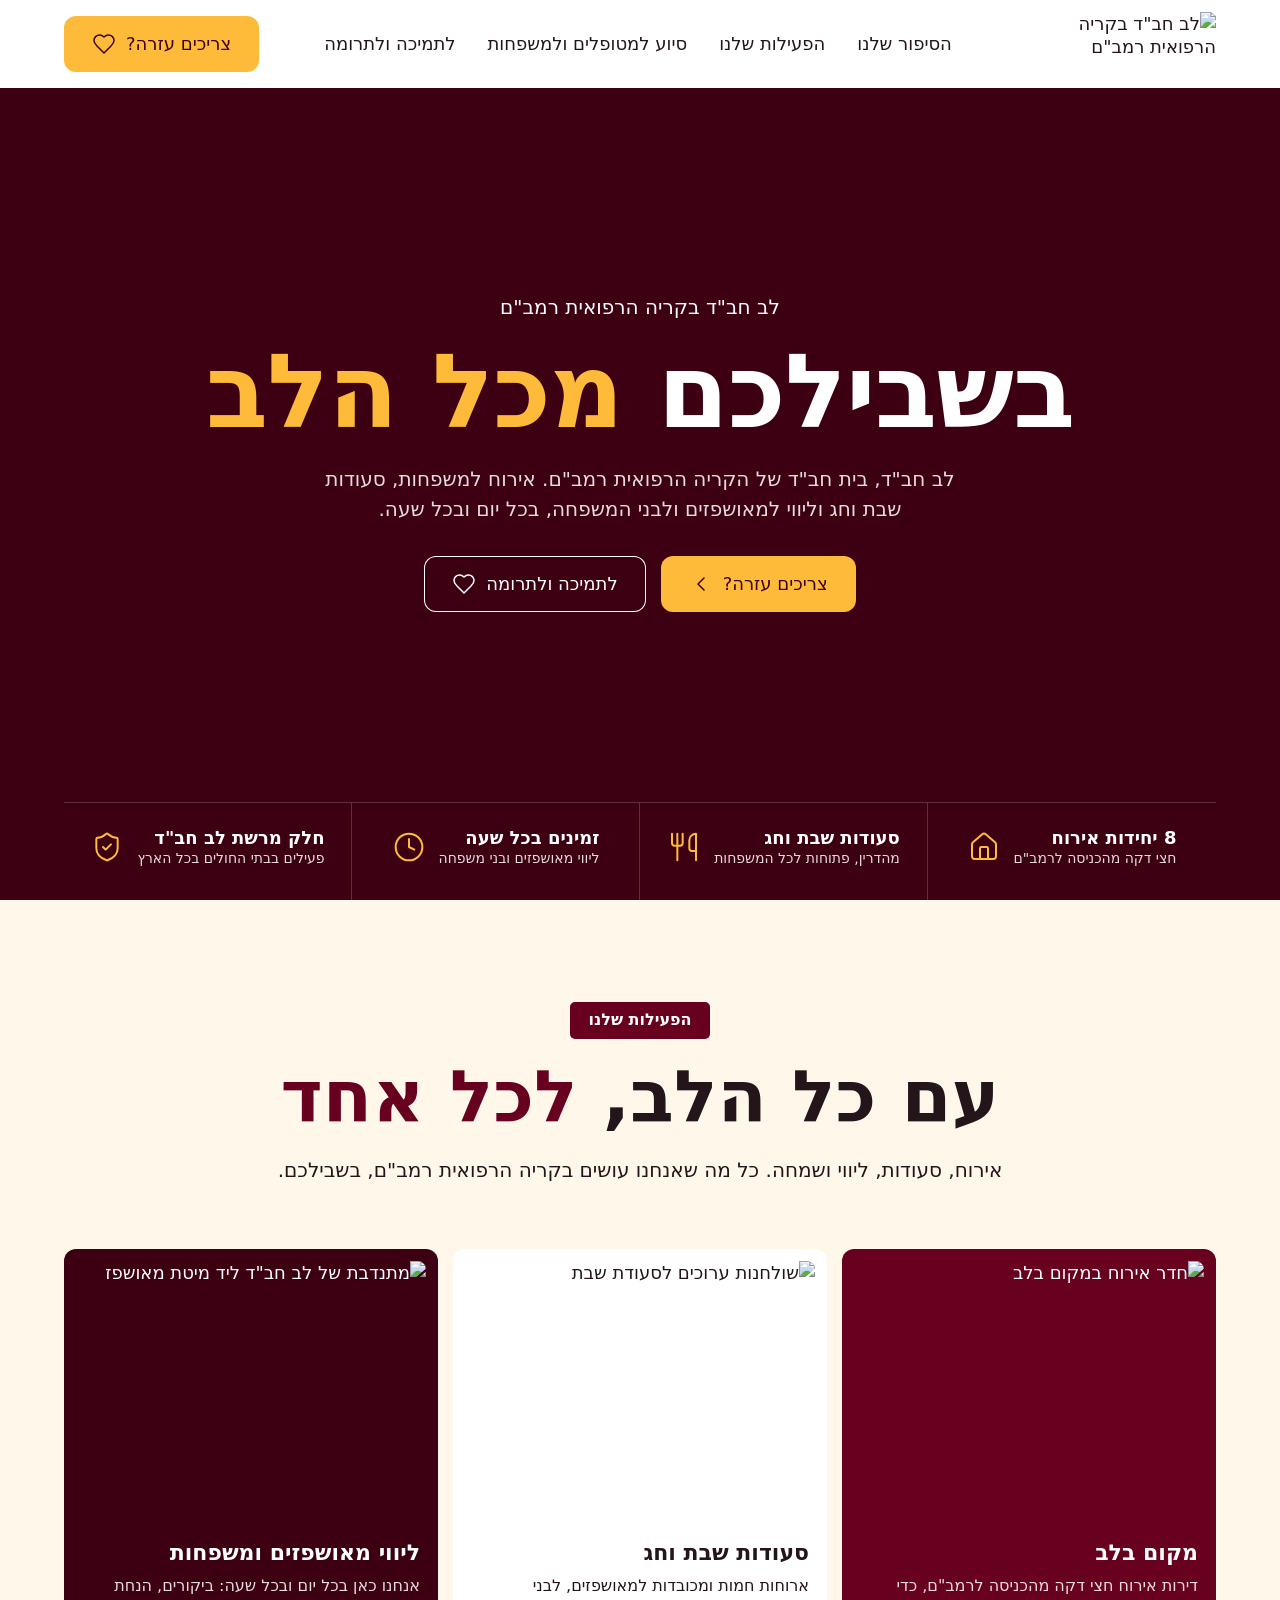
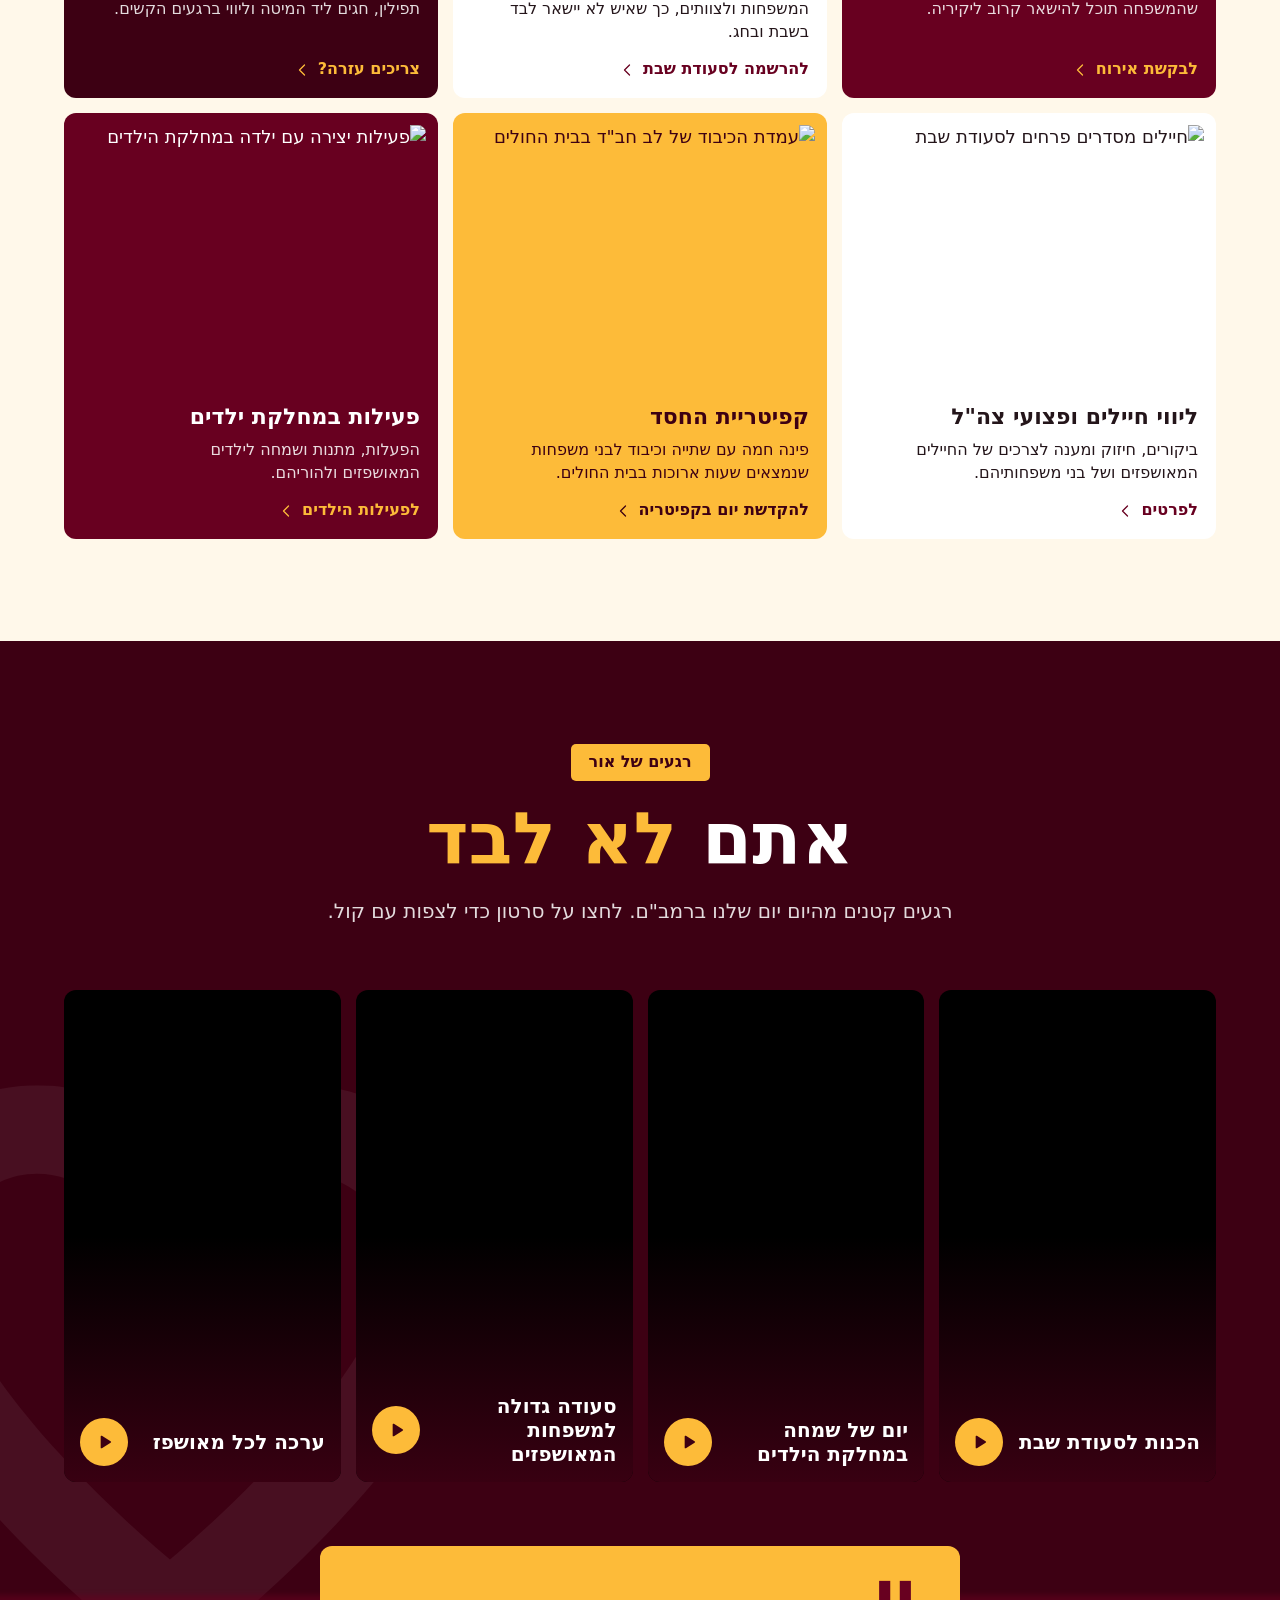
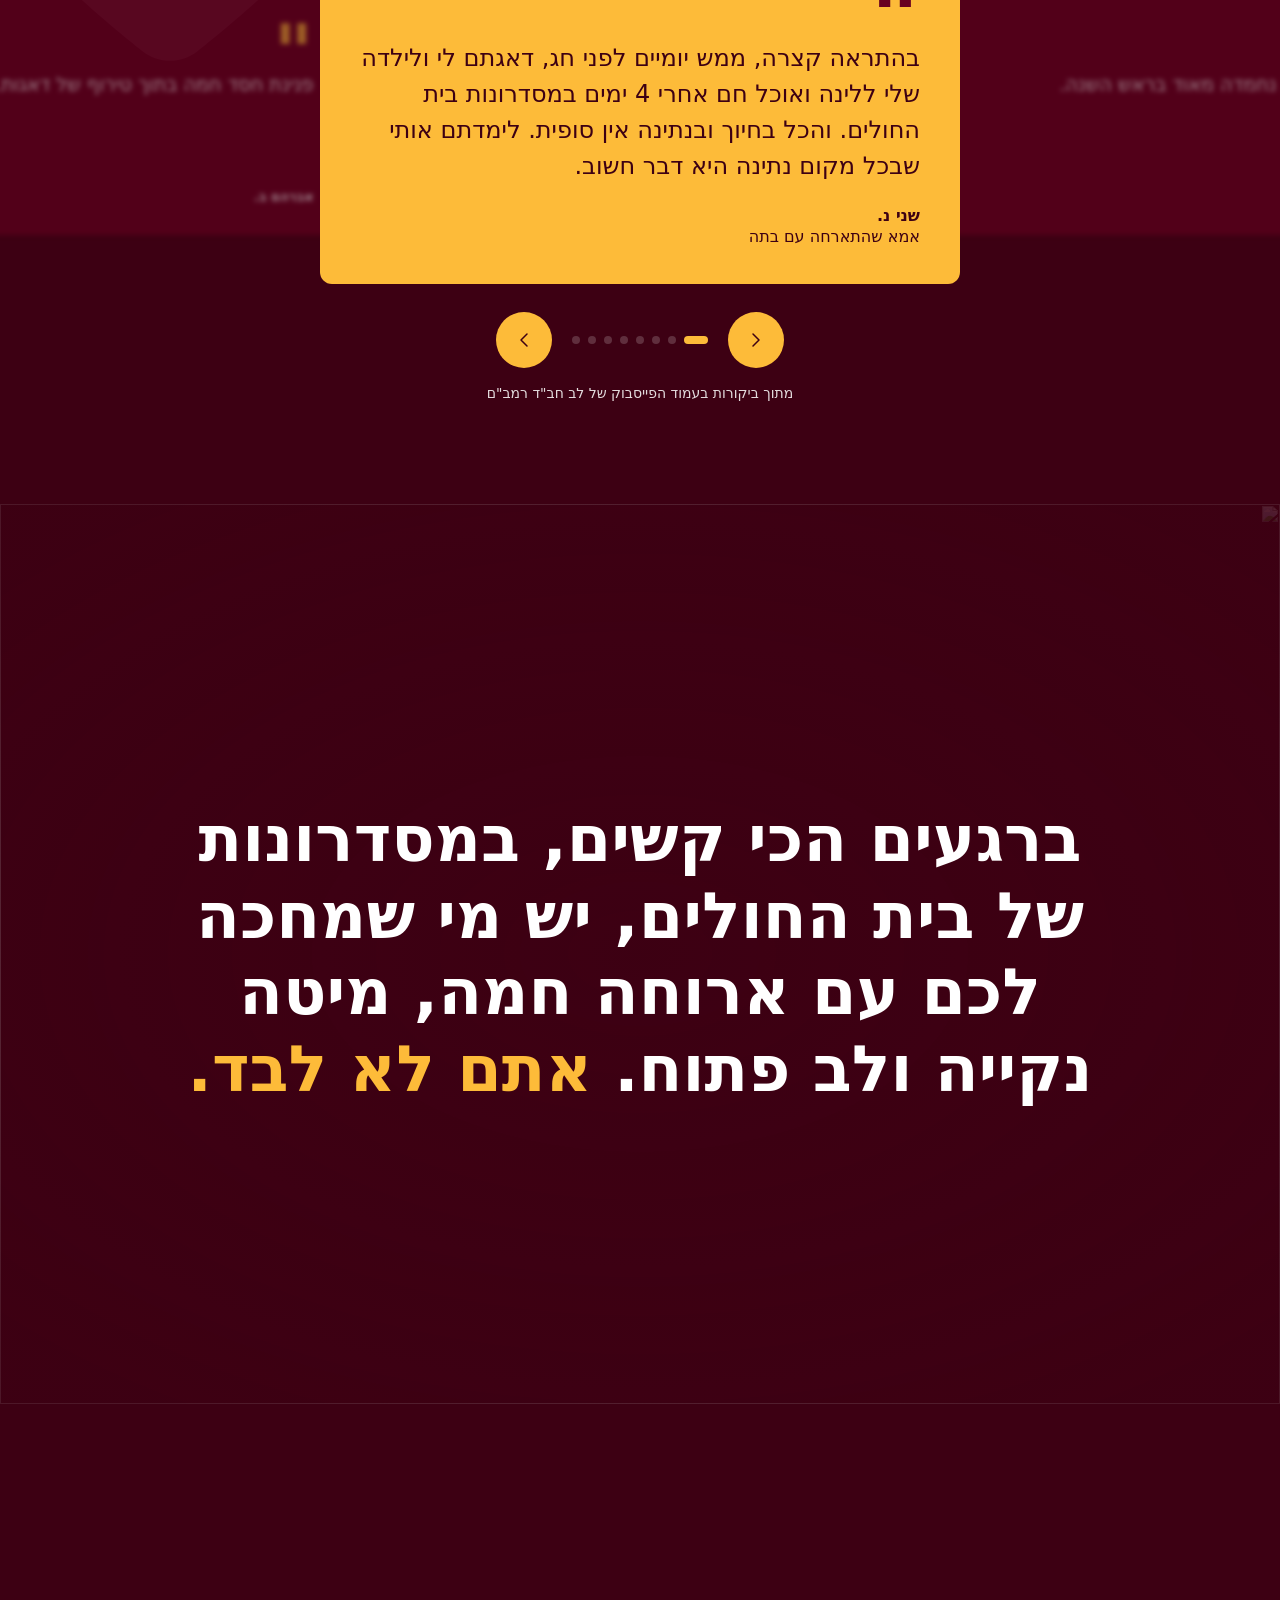
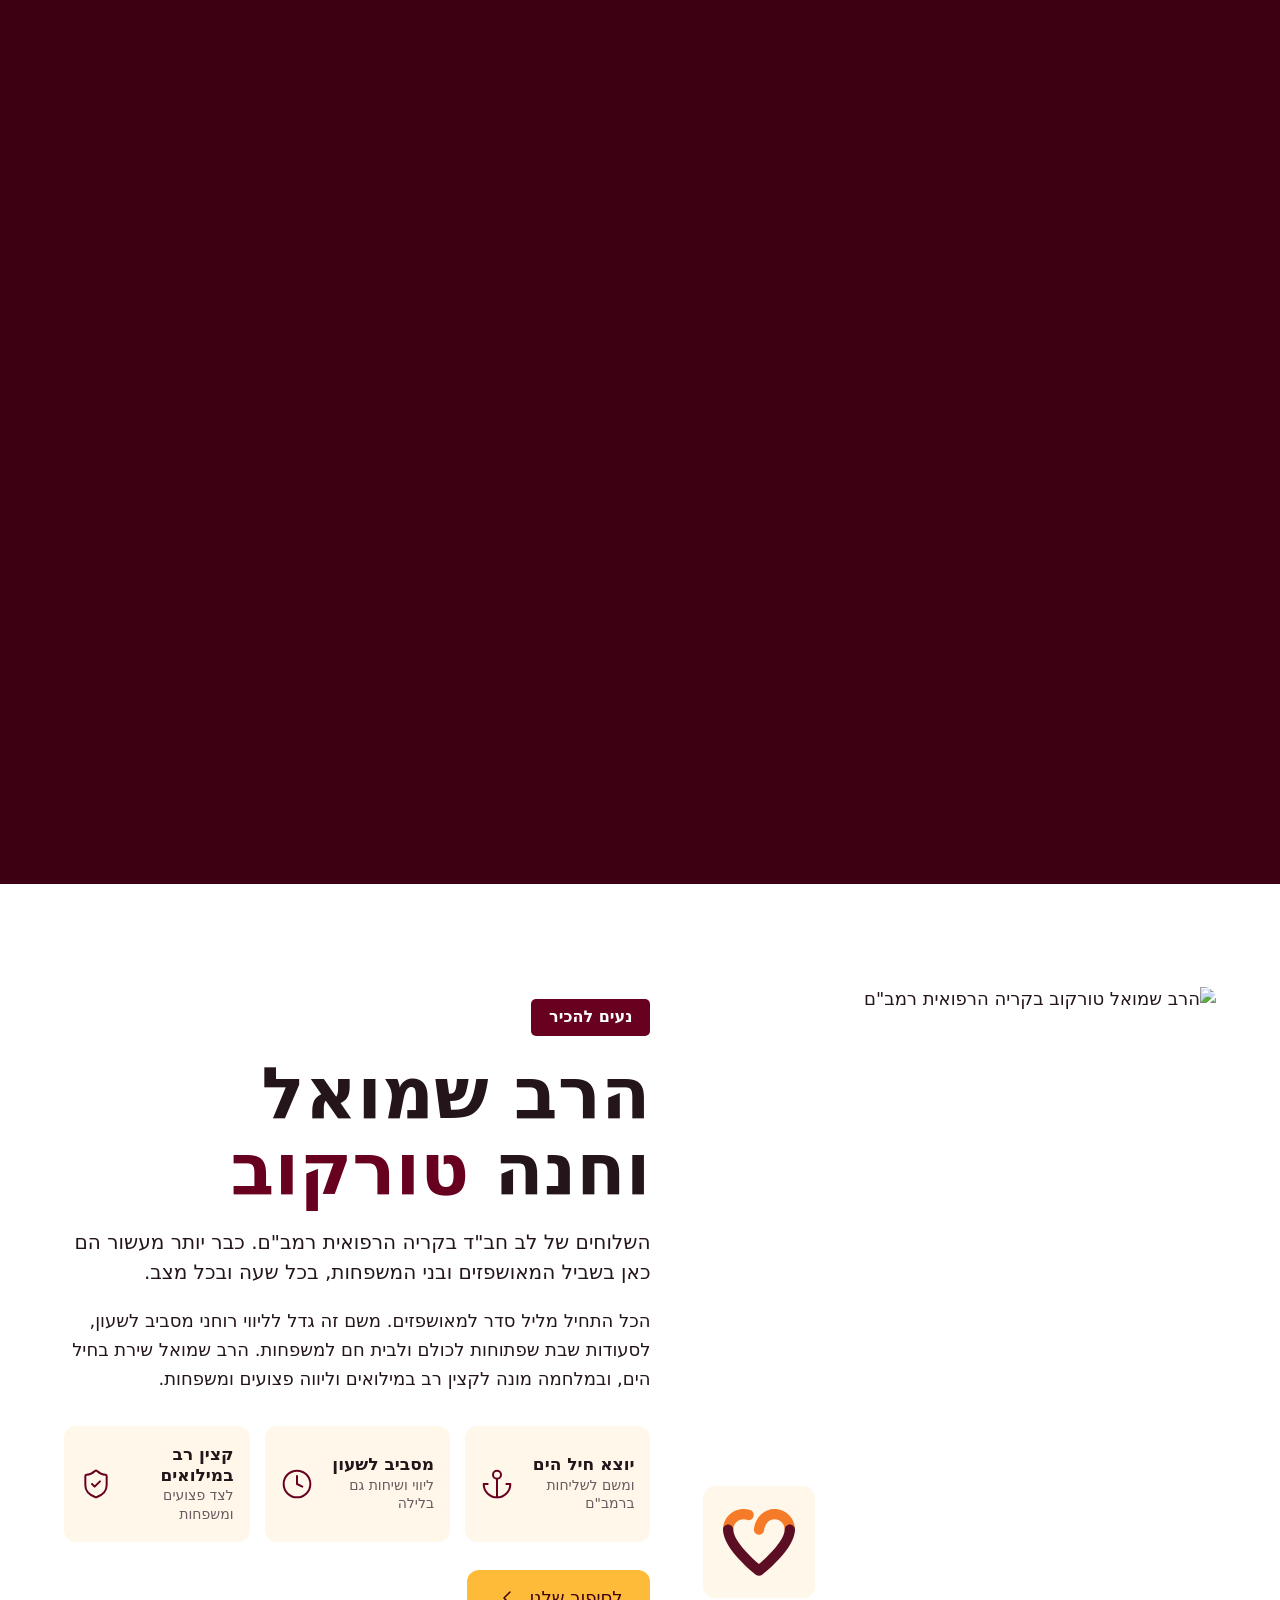
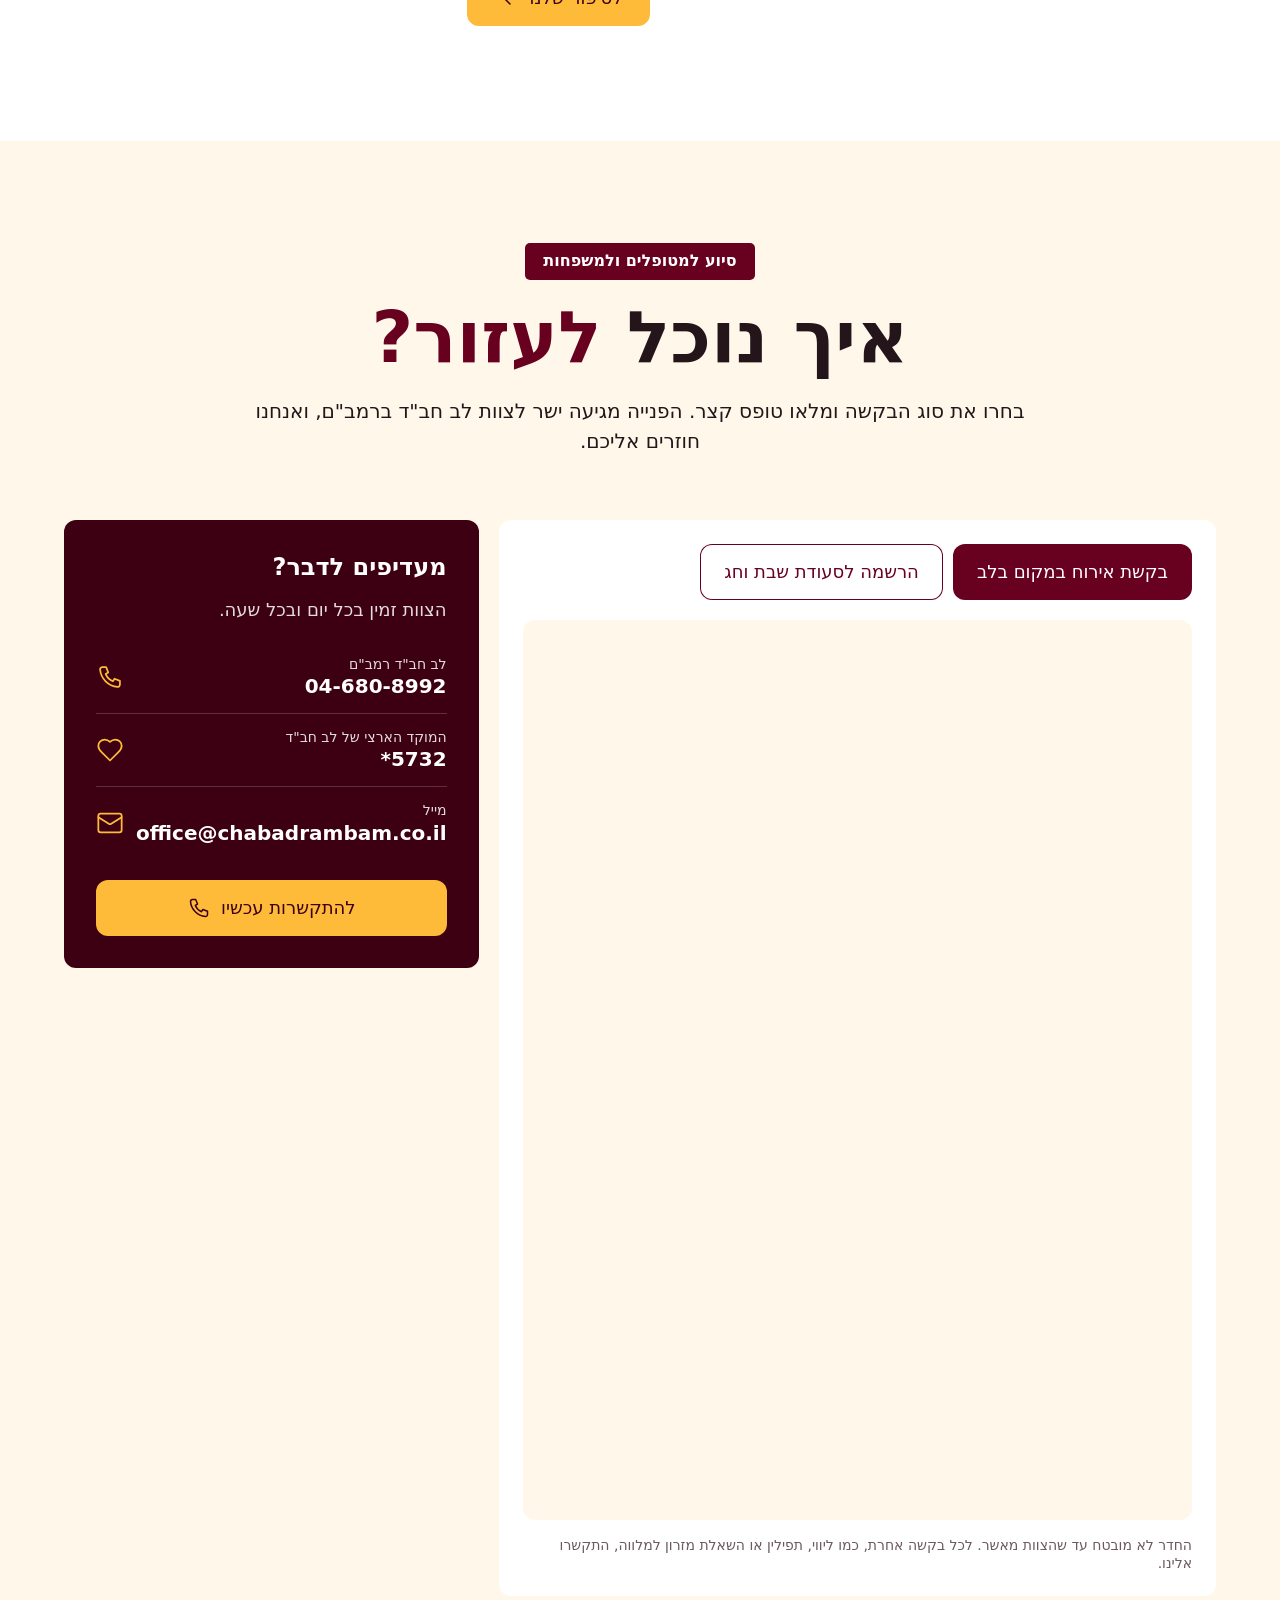
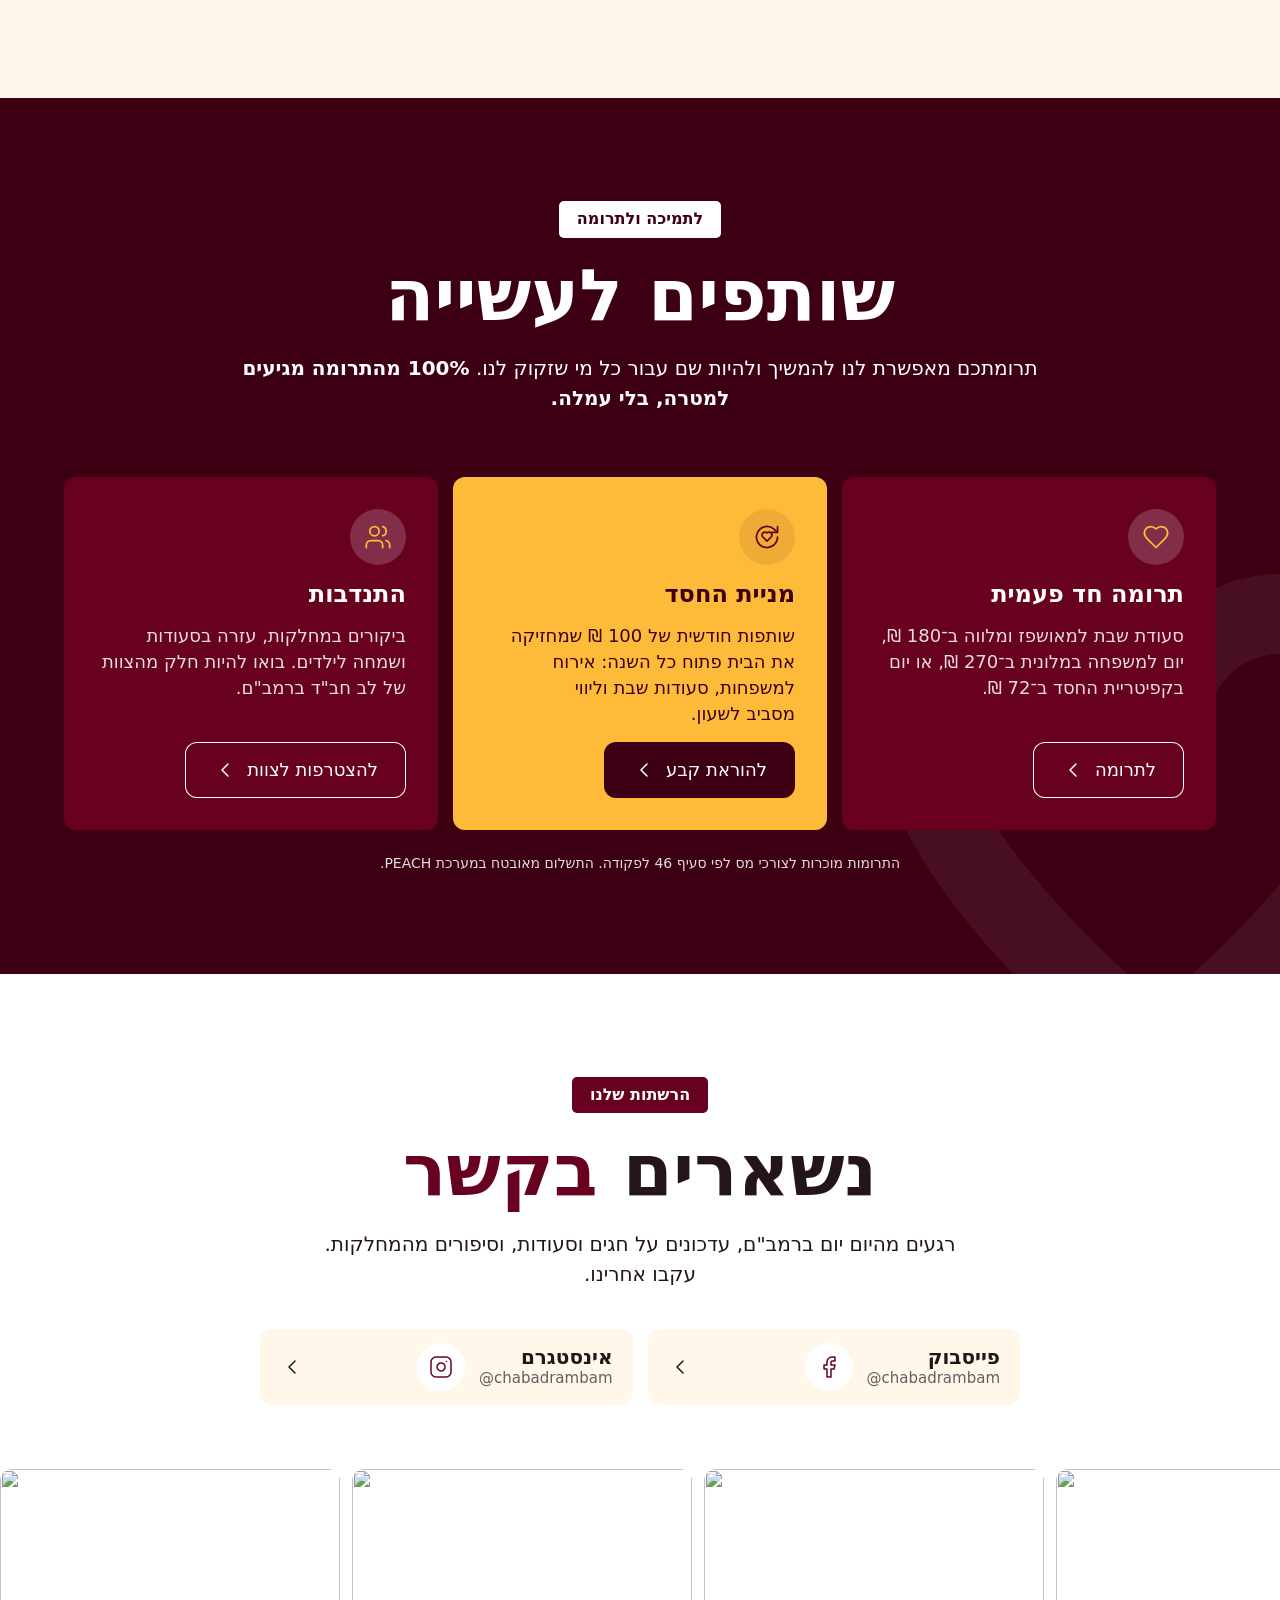
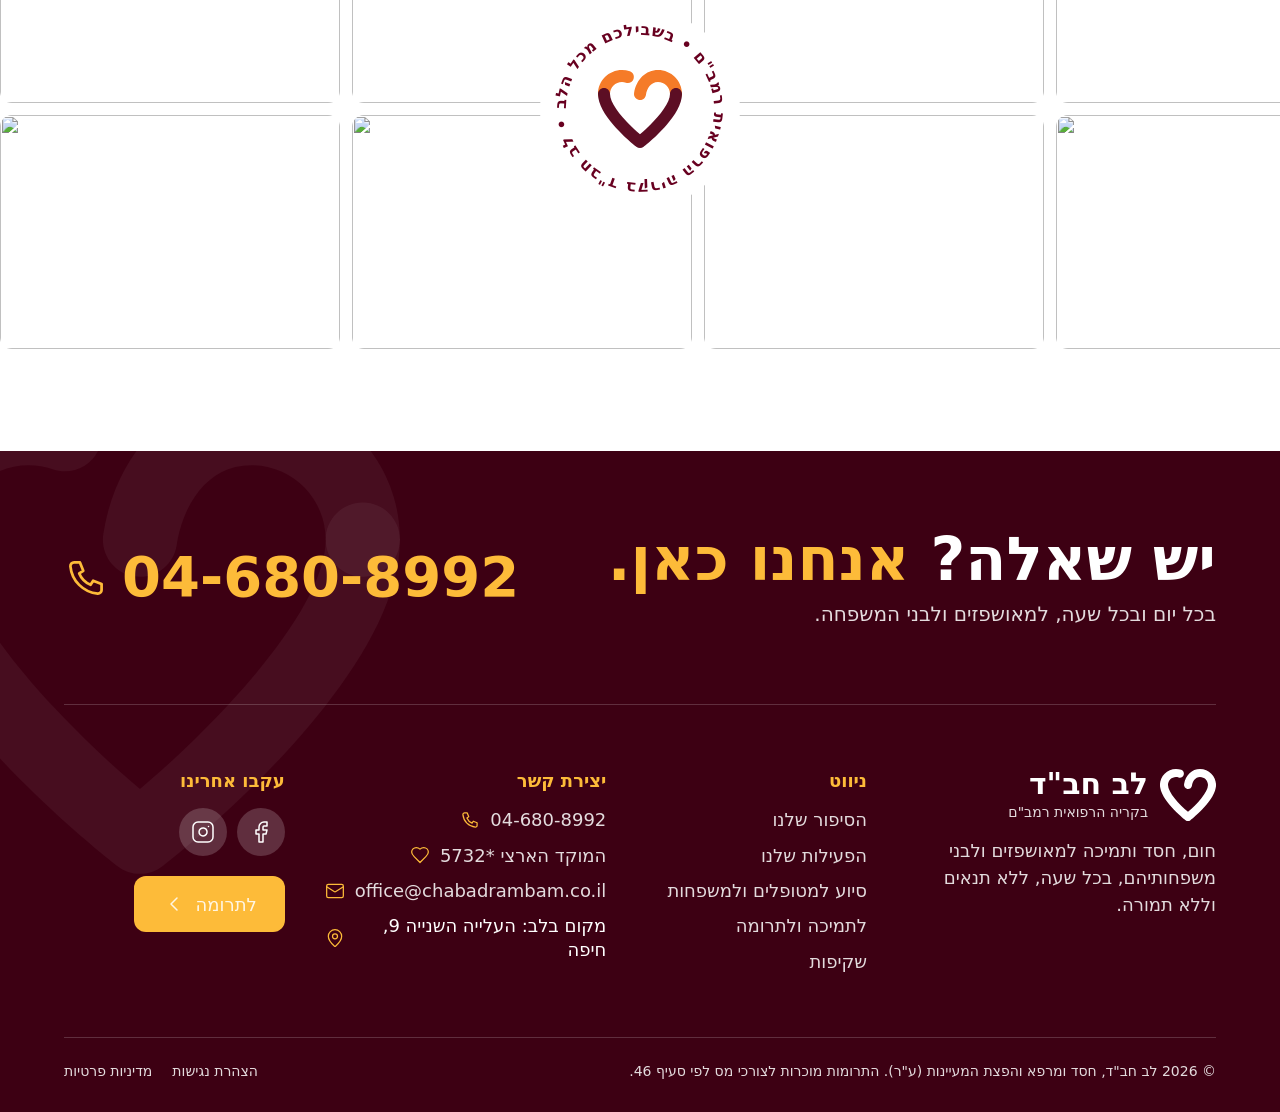
==== commit 7431a6f0: "Hero kicker plain white, steady statement image, stacked activity cards on mobile Co-Authored-By: Cl" ====
--- a/preview/home.html
+++ b/preview/home.html
@@ -52,9 +52,8 @@
 .hero__body{flex:1;display:flex;flex-direction:column;align-items:center;justify-content:center;text-align:center;gap:20px;padding:64px var(--side) 48px;max-width:1300px;width:100%;margin:0 auto}
 /* תגית מעל כותרת: מלבן 5px, מילוי בלבד, ריפוד נדיב */
 .kicker{display:inline-block;margin:0;padding:8px 18px;border-radius:5px;font-size:16px;font-weight:700;line-height:1.3;background:var(--bordeaux);color:var(--on-dark-strong)}
-.kicker--lines{display:inline-flex;align-items:center;gap:16px;padding:0;border-radius:0;background:none;color:var(--gold);font-weight:500}
-.kicker--lines::before,.kicker--lines::after{content:"";width:40px;height:2px;border-radius:2px;background:currentColor}
-@media (max-width:1024px){.kicker--lines{padding:0}.kicker--lines::before,.kicker--lines::after{width:24px}}
+.kicker--lines{display:inline-block;padding:0;border-radius:0;background:none;color:#fff;font-size:20px;font-weight:500}
+@media (max-width:1024px){.kicker--lines{padding:0;font-size:17px}}
 .hero h1{margin:0;font-weight:700;font-size:clamp(42px,8vw,120px);line-height:1.02;letter-spacing:-.01em;text-wrap:balance}
 .hero h1 .hl{color:var(--gold)}
 .hero__lead{margin:0;max-width:640px;font-size:20px;line-height:1.5;font-weight:500;color:var(--on-dark);text-wrap:pretty}
@@ -111,9 +110,9 @@
   .head{gap:15px}
   .head h2{font-size:36px}.head p.lead{font-size:18px}
   .stage{grid-template-columns:1fr;margin-top:40px}
-  .acard{flex-direction:row;align-items:stretch;gap:14px;padding:10px}
-  .acard img{width:112px;flex:none;aspect-ratio:auto;height:auto;min-height:100%;object-fit:cover}
-  .acard__body{padding:4px 0 4px 4px;gap:6px}
+  .acard{flex-direction:column;padding:10px}
+  .acard img{width:100%;aspect-ratio:4/3;height:auto}
+  .acard__body{padding:14px 6px 6px;gap:8px}
   .acard h3{font-size:20px}.acard p{font-size:15px}
   .acard__link{font-size:15px;padding-top:4px}
 }
@@ -175,7 +174,7 @@
 /* משפט מרגש: תמונה מלאה ומילים שנדלקות בגלילה */
 .statement{position:relative;height:220vh;background:var(--deep)}
 .statement__sticky{position:sticky;top:0;height:100dvh;display:grid;place-items:center;overflow:hidden;isolation:isolate}
-.statement__img{position:absolute;inset:-8% 0;z-index:-2;width:100%;height:116%;object-fit:cover}
+.statement__img{position:absolute;inset:0;z-index:-2;width:100%;height:100%;object-fit:cover}
 .statement__shade{position:absolute;inset:0;z-index:-1;background:radial-gradient(ellipse 70% 60% at 50% 50%,rgba(61,0,19,.66),rgba(61,0,19,.88))}
 .statement__text{margin:0;max-width:1040px;padding:0 var(--side);text-align:center;color:#fff;font-weight:700;font-size:clamp(34px,5vw,72px);line-height:1.2;text-wrap:balance}
 .statement__text .w{opacity:.18;transition:none}
@@ -507,7 +506,7 @@
 
 <section class="statement" aria-label="אתם לא לבד">
   <div class="statement__sticky">
-    <img class="statement__img" src="/about/statement.jpg" alt="" width="1600" height="1200" loading="lazy" aria-hidden="true">
+    <img class="statement__img" src="/about/statement.jpg" alt="" width="1600" height="1200" decoding="async" aria-hidden="true">
     <div class="statement__shade" aria-hidden="true"></div>
     <p class="statement__text" data-reveal>ברגעים הכי קשים, במסדרונות של בית החולים, יש מי שמחכה לכם עם ארוחה חמה, מיטה נקייה ולב פתוח. <span class="hl">אתם לא לבד.</span></p>
   </div>
@@ -771,7 +770,7 @@
 })();
 </script>
 <script>
-/* משפט מרגש: כל מילה נדלקת לפי הגלילה (scrub), והתמונה זזה לאט (פרלקסה) */
+/* משפט מרגש: כל מילה נדלקת לפי הגלילה (scrub). התמונה קבועה, בלי פרלקסה, כדי שלא תקפוץ */
 (function(){
   var p = document.querySelector('[data-reveal]'); if (!p) return;
   function split(node){ [].slice.call(node.childNodes).forEach(function(n){
@@ -786,8 +785,6 @@
   var section = p.closest('.statement');
   gsap.to(p.querySelectorAll('.w'), { opacity: 1, ease: 'none', stagger: 0.12,
     scrollTrigger: { trigger: section, start: 'top top', end: 'bottom bottom', scrub: true } });
-  gsap.fromTo(section.querySelector('.statement__img'), { yPercent: -4 }, { yPercent: 4, ease: 'none',
-    scrollTrigger: { trigger: section, start: 'top bottom', end: 'bottom top', scrub: true } });
 })();
 </script>
 <script>
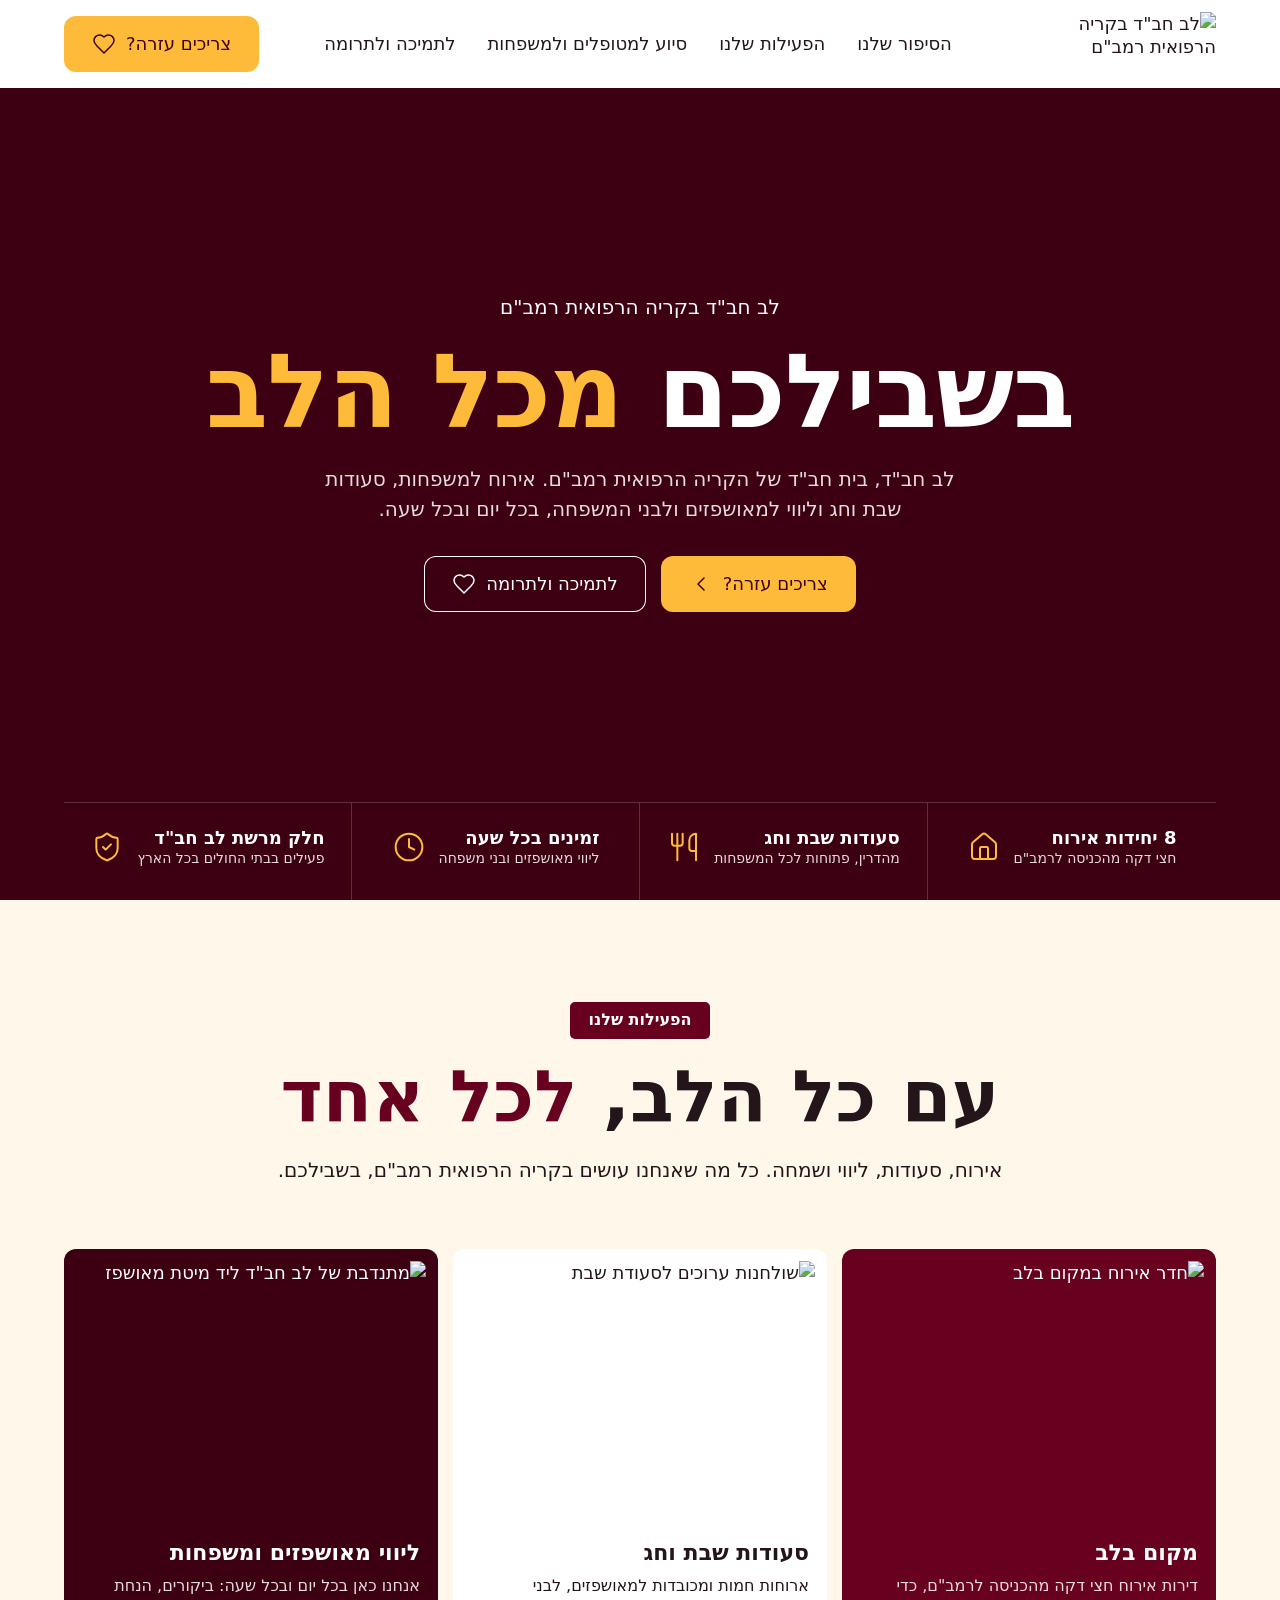
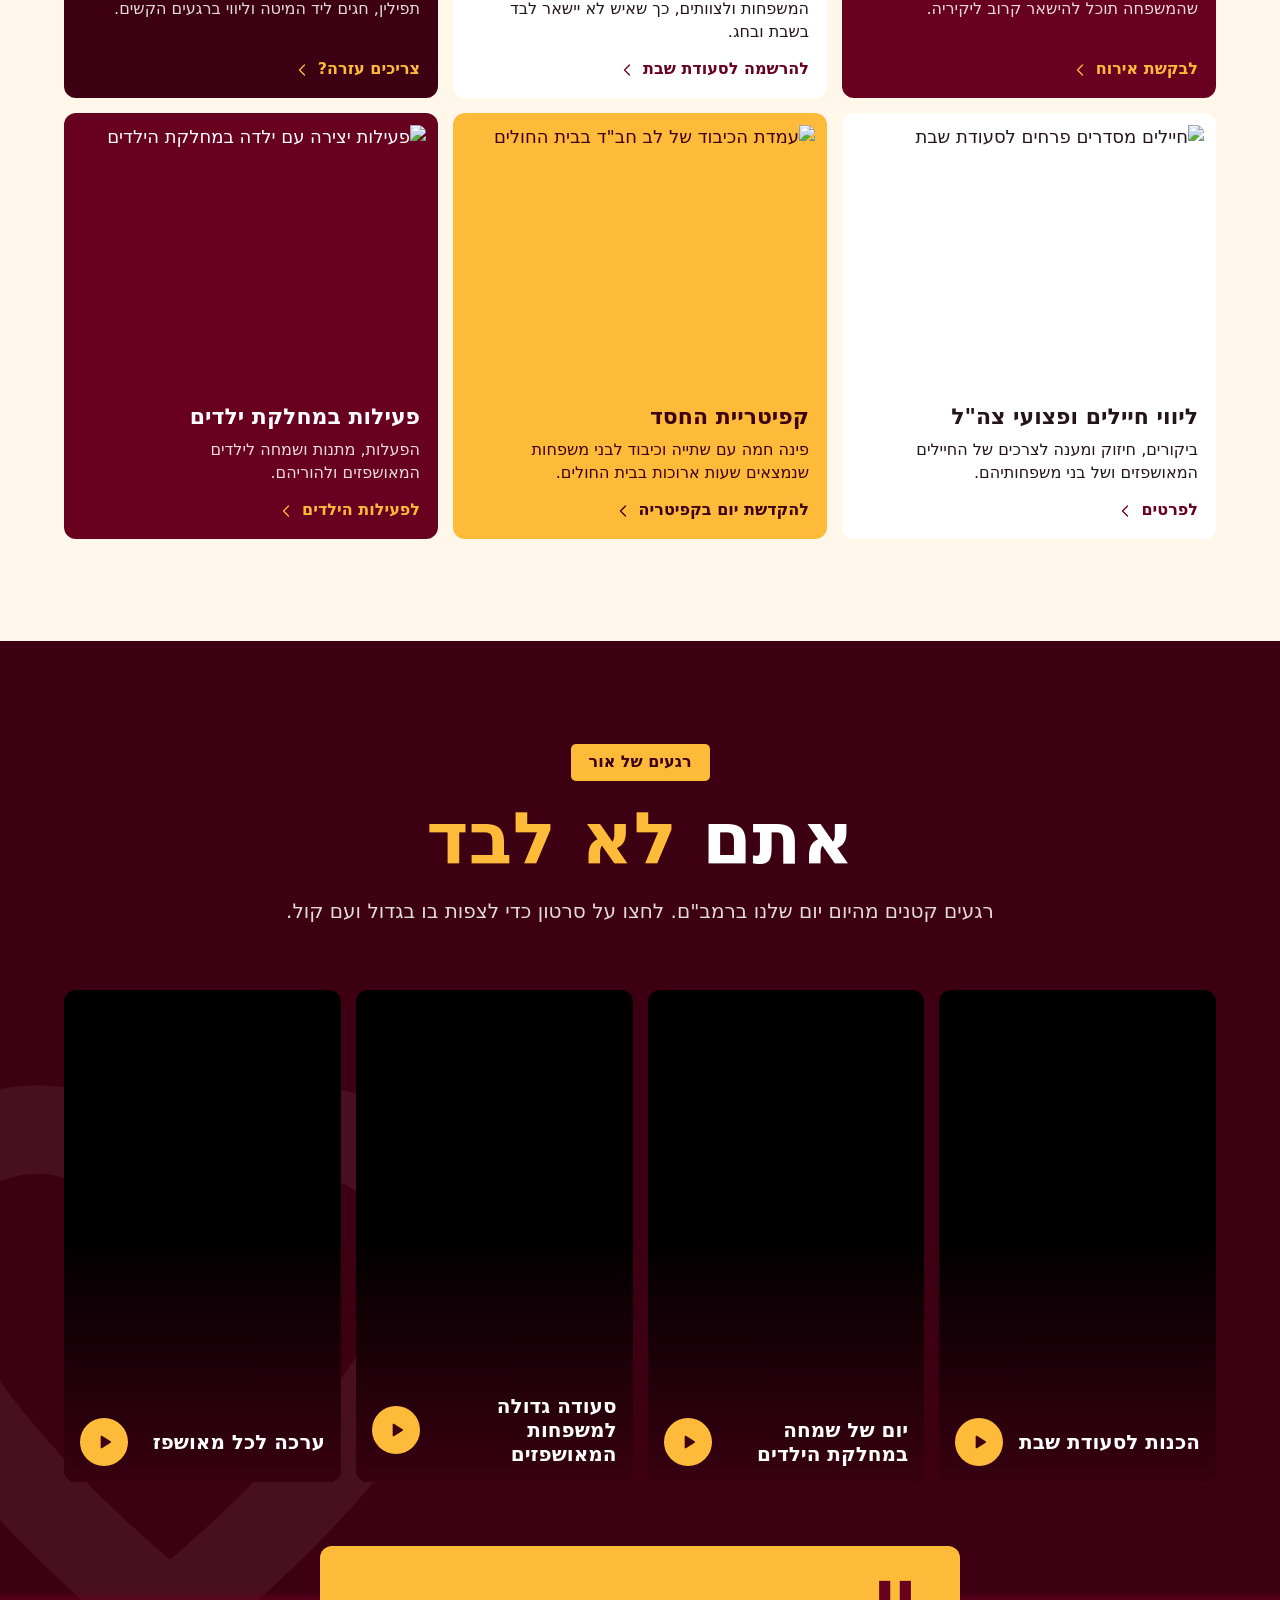
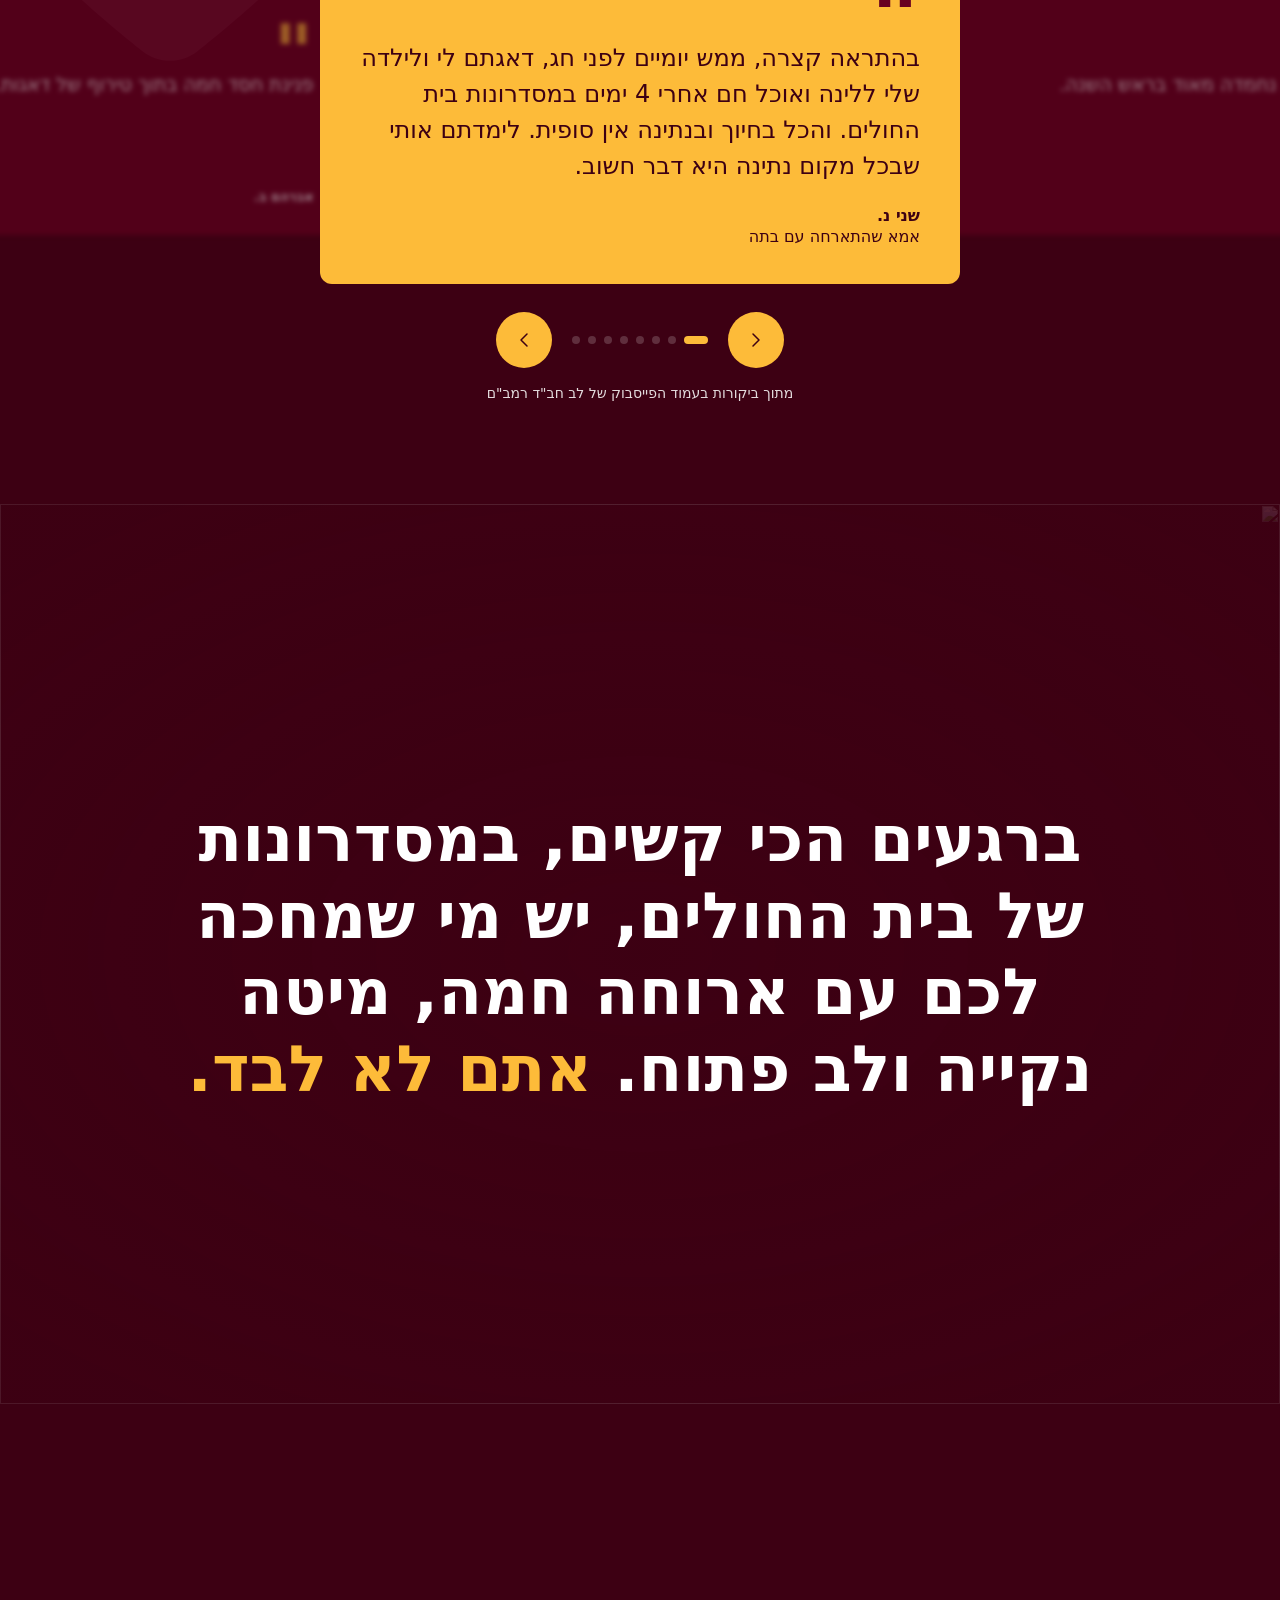
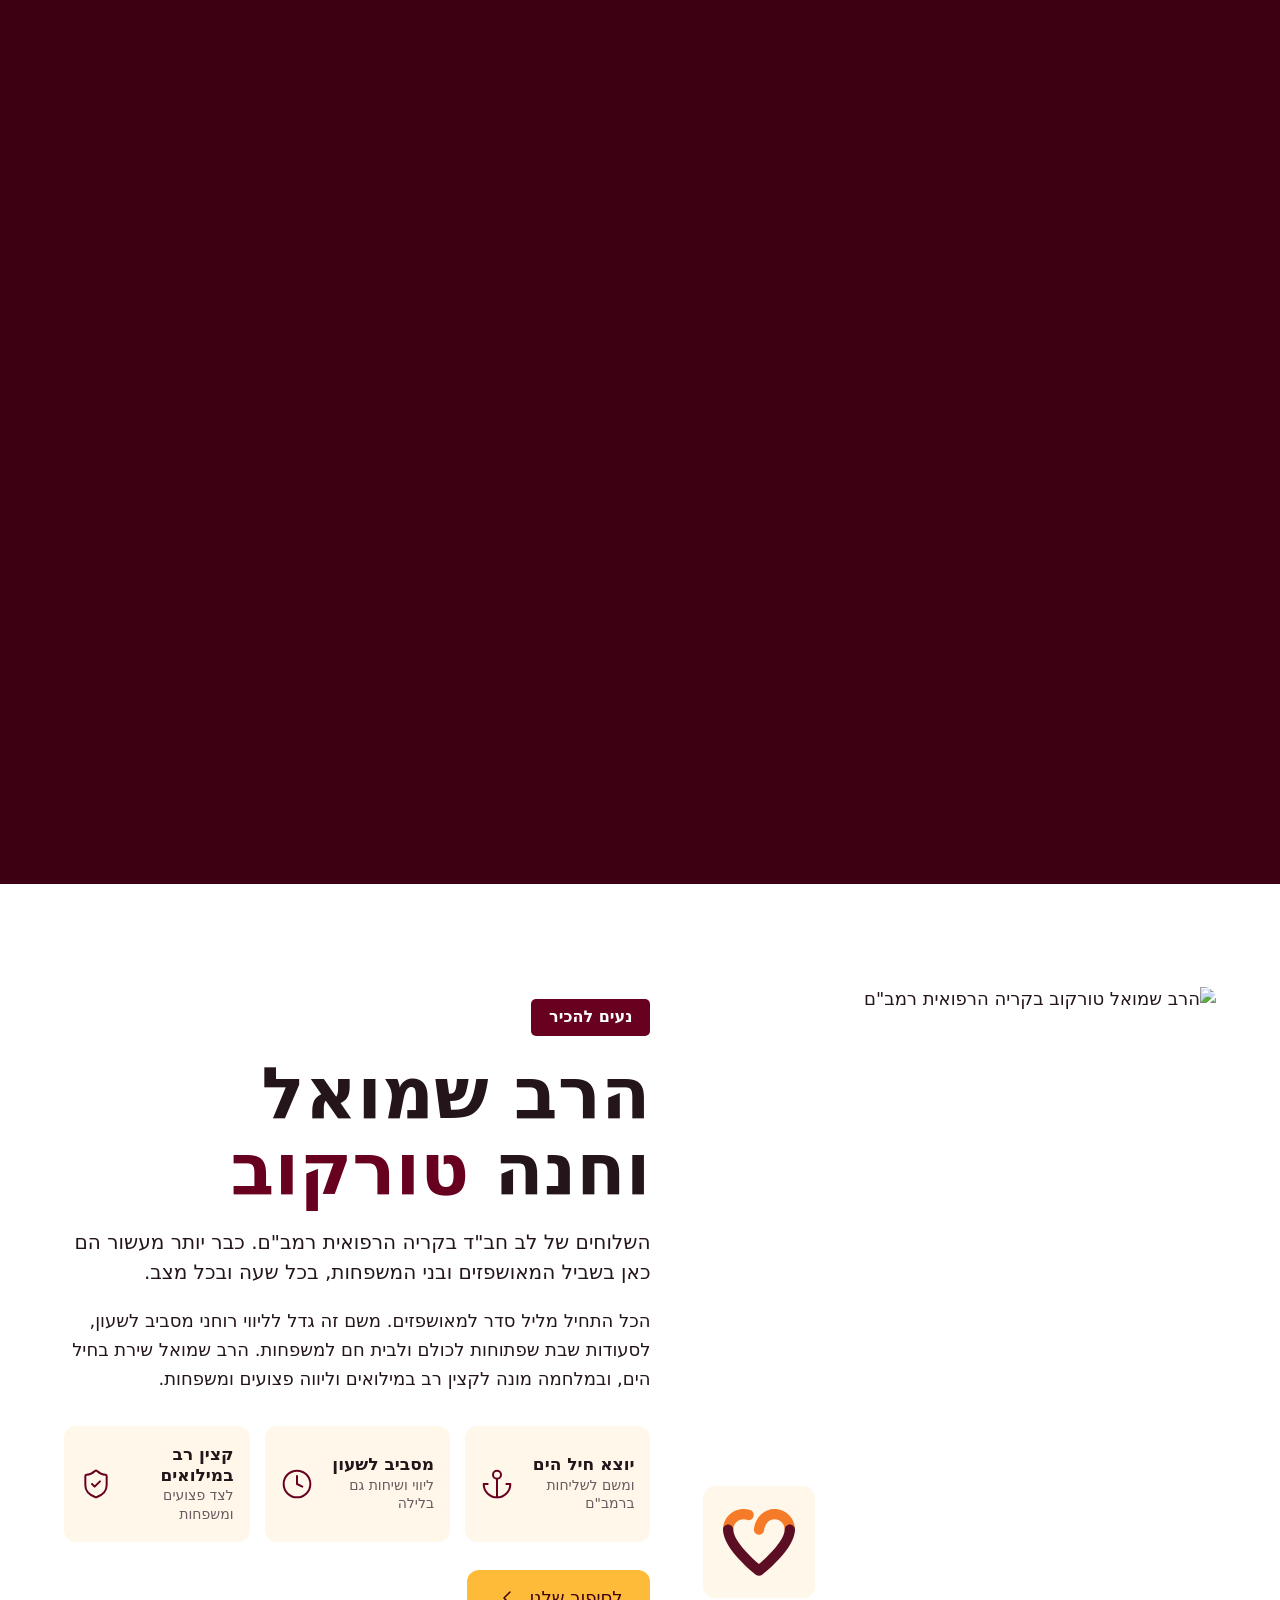
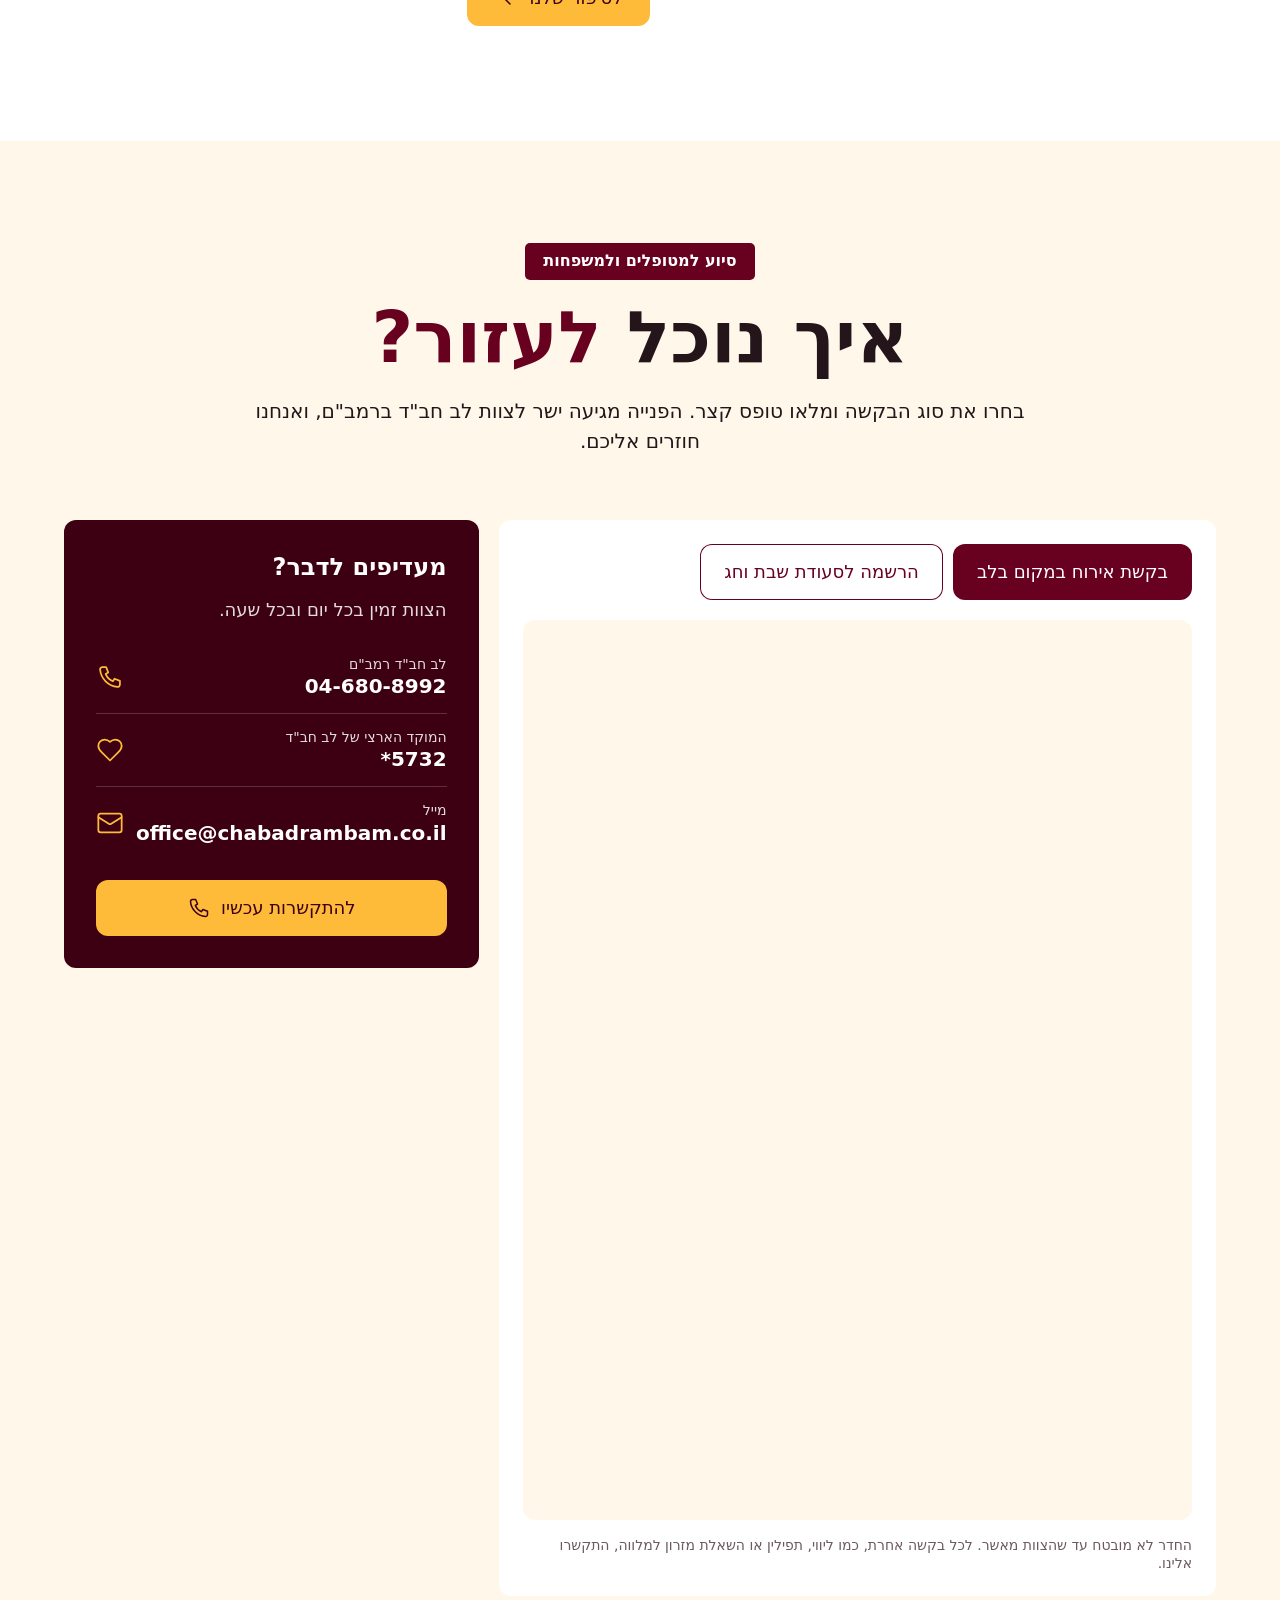
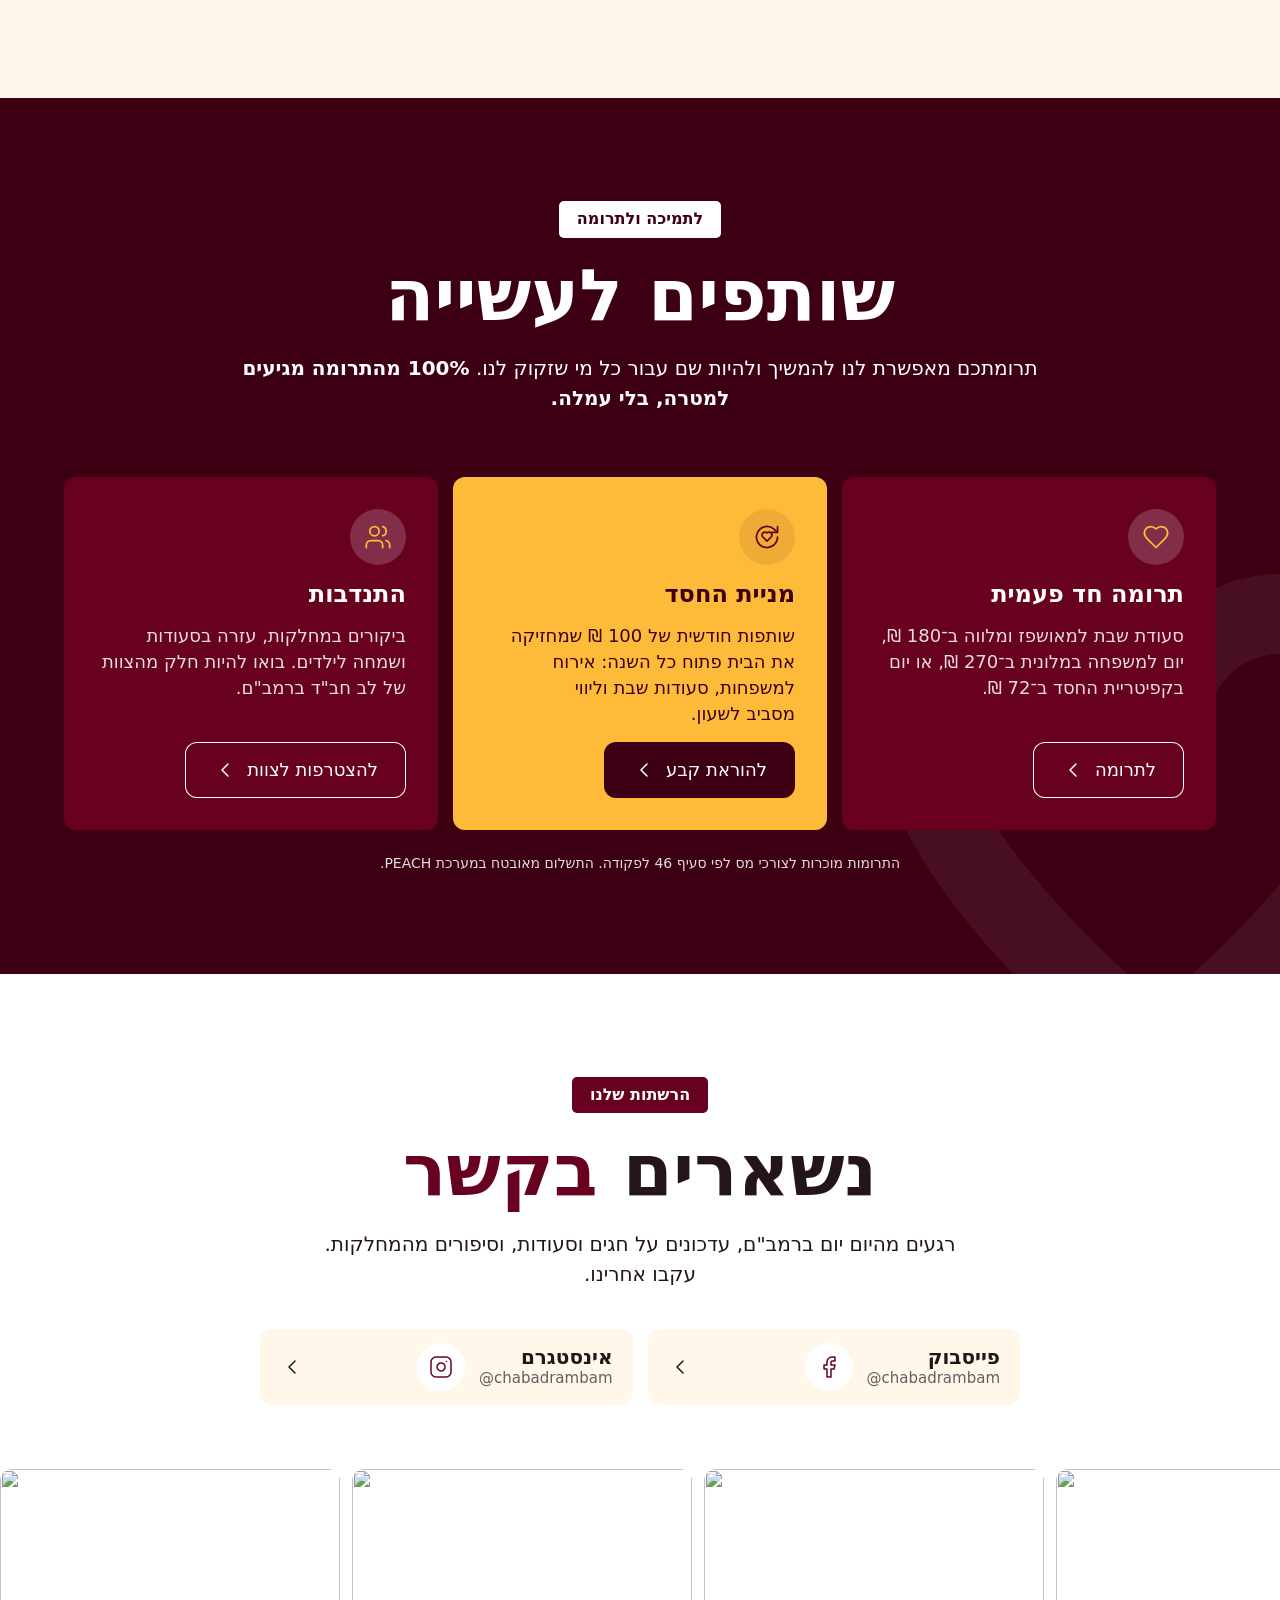
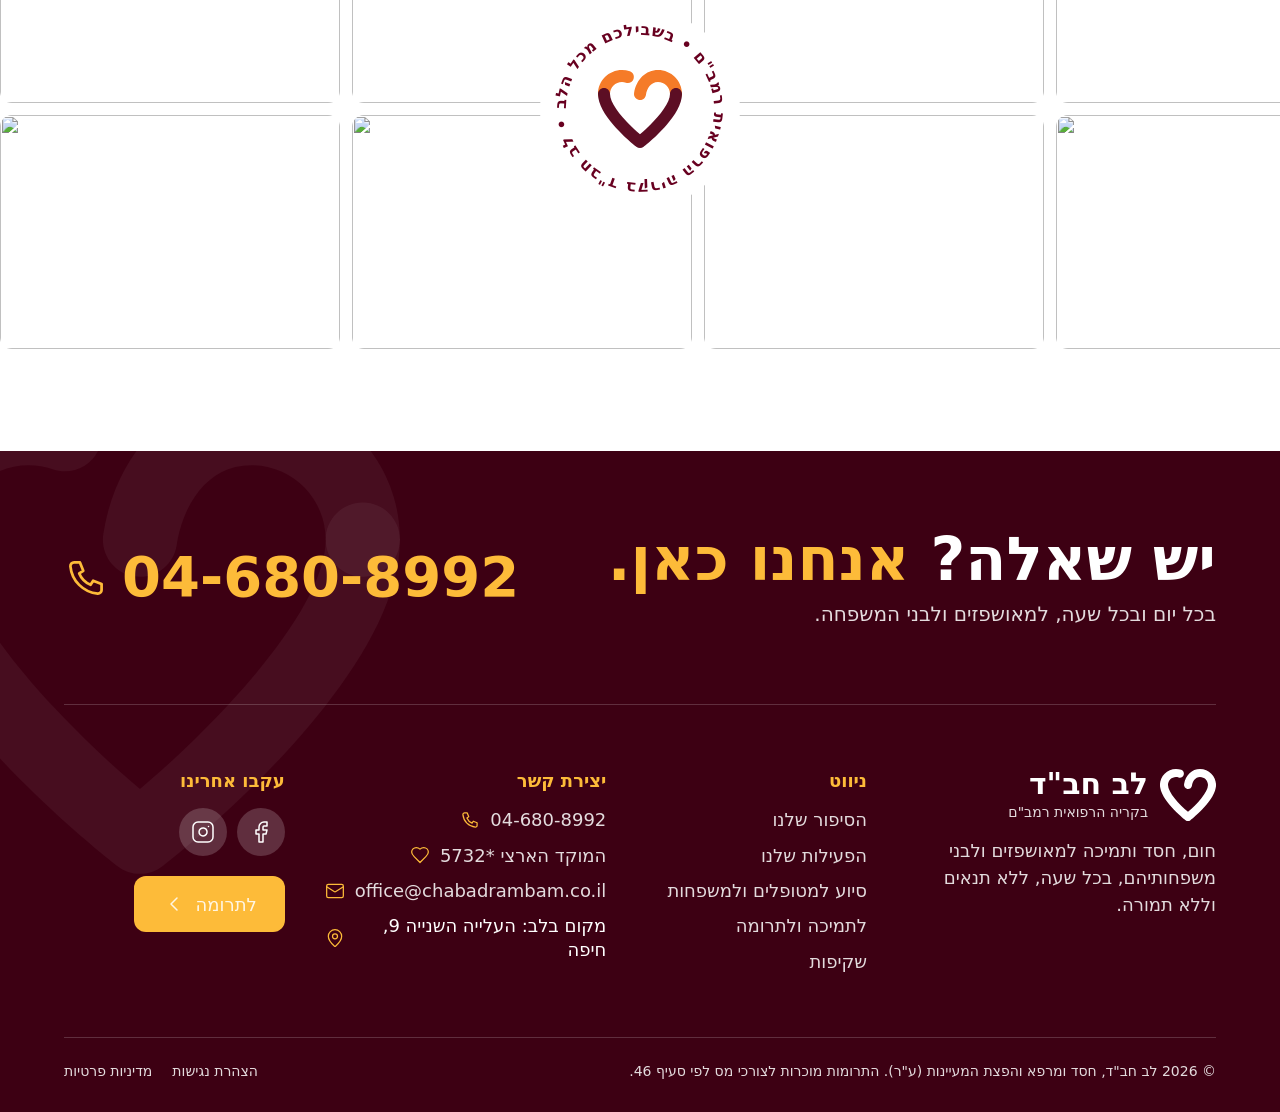
==== commit 8538dea5: "Full-screen reel player with native controls Co-Authored-By: Claude Opus 5.5 <noreply@anthropic.com>" ====
--- a/preview/home.html
+++ b/preview/home.html
@@ -28,6 +28,27 @@
 .nav a:hover{color:var(--bordeaux)}
 .menu-btn{display:none;width:48px;height:48px;border:0;background:transparent;color:var(--ink);place-items:center;cursor:pointer;border-radius:12px}
 @media (max-width:1024px){.nav,.header .btn{display:none}.menu-btn{display:grid}.header__logo img{height:48px}}
+.menu-btn:focus-visible{outline:2px solid var(--bordeaux);outline-offset:3px}
+
+/* תפריט מובייל: מסך מלא שנכנס מימין */
+.mnav{position:fixed;inset:0;z-index:60;display:flex;flex-direction:column;gap:24px;padding:12px var(--side) 32px;background:var(--deep);color:#fff;overflow-y:auto;
+  transform:translateX(100%);visibility:hidden;transition:transform .45s var(--ease),visibility 0s linear .45s}
+.mnav.is-open{transform:none;visibility:visible;transition:transform .45s var(--ease),visibility 0s}
+.mnav__top{display:flex;align-items:center;justify-content:space-between;min-height:48px}
+.mnav__brand{display:flex;align-items:center;gap:10px;color:#fff;font-weight:700;font-size:22px}
+.mnav__brand svg{width:36px;height:auto}
+.mnav__close{display:grid;place-items:center;width:48px;height:48px;border:0;border-radius:12px;background:transparent;color:#fff;cursor:pointer}
+.mnav__close:focus-visible{outline:2px solid var(--gold);outline-offset:3px}
+.mnav ul{list-style:none;margin:8px 0 0;padding:0}
+.mnav li + li{border-top:1px solid var(--line-dark)}
+.mnav ul a{display:flex;align-items:center;justify-content:space-between;gap:12px;padding:18px 0;font-size:26px;font-weight:700;color:#fff}
+.mnav ul a svg{color:var(--gold)}
+.mnav__cta{display:flex;flex-direction:column;gap:12px;margin-top:auto}
+.mnav__cta .btn{width:100%}
+.mnav__phone{display:flex;align-items:center;justify-content:center;gap:10px;font-size:20px;font-weight:700;color:var(--gold);direction:ltr}
+body.menu-open{overflow:hidden}
+@media (min-width:1025px){.mnav{display:none}}
+@media (prefers-reduced-motion:reduce){.mnav,.mnav.is-open{transition:none}}
 
 /* כפתור */
 .btn{display:inline-flex;align-items:center;justify-content:center;gap:10px;min-height:56px;padding:14px 28px;border:0;border-radius:12px;font:500 18px/1.2 inherit;font-family:inherit;cursor:pointer;transition:background-color .35s var(--ease),color .35s var(--ease),box-shadow .35s var(--ease)}
@@ -53,7 +74,7 @@
 /* תגית מעל כותרת: מלבן 5px, מילוי בלבד, ריפוד נדיב */
 .kicker{display:inline-block;margin:0;padding:8px 18px;border-radius:5px;font-size:16px;font-weight:700;line-height:1.3;background:var(--bordeaux);color:var(--on-dark-strong)}
 .kicker--lines{display:inline-block;padding:0;border-radius:0;background:none;color:#fff;font-size:20px;font-weight:500}
-@media (max-width:1024px){.kicker--lines{padding:0;font-size:17px}}
+@media (max-width:1024px){.kicker--lines{padding:0;font-size:18px}}
 .hero h1{margin:0;font-weight:700;font-size:clamp(42px,8vw,120px);line-height:1.02;letter-spacing:-.01em;text-wrap:balance}
 .hero h1 .hl{color:var(--gold)}
 .hero__lead{margin:0;max-width:640px;font-size:20px;line-height:1.5;font-weight:500;color:var(--on-dark);text-wrap:pretty}
@@ -170,6 +191,15 @@
   .quotes__note{margin:12px var(--side) 0}
 }
 @media (prefers-reduced-motion:reduce){.reel video{transition:none}}
+/* נגן רילס במסך מלא */
+.player{position:fixed;inset:0;z-index:70;display:flex;flex-direction:column;align-items:center;justify-content:center;gap:14px;padding:16px;background:rgba(20,0,7,.94);
+  opacity:0;visibility:hidden;transition:opacity .3s var(--ease),visibility 0s linear .3s}
+.player.is-open{opacity:1;visibility:visible;transition:opacity .3s var(--ease),visibility 0s}
+.player__bar{display:flex;align-items:center;justify-content:space-between;gap:12px;width:min(100%,calc((100dvh - 120px) * 9 / 16));color:#fff}
+.player__title{margin:0;font-size:18px;font-weight:700}
+.player__close{display:grid;place-items:center;width:48px;height:48px;border:0;border-radius:50%;background:var(--gold);color:var(--deep);cursor:pointer;flex:none}
+.player__close:focus-visible{outline:2px solid #fff;outline-offset:3px}
+.player video{display:block;width:min(100%,calc((100dvh - 120px) * 9 / 16));aspect-ratio:9/16;max-height:calc(100dvh - 120px);border-radius:12px;background:#000;object-fit:contain}
 
 /* משפט מרגש: תמונה מלאה ומילים שנדלקות בגלילה */
 .statement{position:relative;height:220vh;background:var(--deep)}
@@ -367,8 +397,33 @@
     <li><a href="/donate/">לתמיכה ולתרומה</a></li>
   </ul></nav>
   <a class="btn btn--gold" href="#help"><span>צריכים עזרה?</span><svg width="24" height="24" viewBox="0 0 24 24" fill="none" stroke="currentColor" stroke-width="1.5" stroke-linecap="round" stroke-linejoin="round" aria-hidden="true"><path d="M19 14c1.49-1.46 3-3.21 3-5.5A5.5 5.5 0 0 0 16.5 3c-1.76 0-3 .5-4.5 2-1.5-1.5-2.74-2-4.5-2A5.5 5.5 0 0 0 2 8.5c0 2.3 1.5 4.05 3 5.5l7 7Z"/></svg></a>
-  <button class="menu-btn" type="button" aria-label="פתיחת תפריט"><svg width="28" height="28" viewBox="0 0 24 24" fill="none" stroke="currentColor" stroke-width="1.5" stroke-linecap="round" aria-hidden="true"><path d="M4 7h16M4 12h16M4 17h16"/></svg></button>
+  <button class="menu-btn" type="button" aria-label="פתיחת תפריט" aria-expanded="false" aria-controls="mnav" data-menu-open><svg width="28" height="28" viewBox="0 0 24 24" fill="none" stroke="currentColor" stroke-width="1.5" stroke-linecap="round" aria-hidden="true"><path d="M4 7h16M4 12h16M4 17h16"/></svg></button>
 </header>
+
+<div class="player" id="reel-player" role="dialog" aria-modal="true" aria-label="נגן סרטון">
+  <div class="player__bar">
+    <p class="player__title"></p>
+    <button class="player__close" type="button" aria-label="סגירת הסרטון"><svg width="24" height="24" viewBox="0 0 24 24" fill="none" stroke="currentColor" stroke-width="2" stroke-linecap="round" aria-hidden="true"><path d="M18 6 6 18M6 6l12 12"/></svg></button>
+  </div>
+  <video controls playsinline preload="none"></video>
+</div>
+
+<div class="mnav" id="mnav" role="dialog" aria-modal="true" aria-label="תפריט ראשי">
+  <div class="mnav__top">
+    <a class="mnav__brand" href="/"><svg viewBox="428.45 222.45 130.15 120.86" fill="currentColor" aria-hidden="true"><path d="M 437.75 268.94 C 432.61 268.94 428.45 264.77 428.45 259.64 C 428.45 239.13 445.13 222.46 465.64 222.46 C 469.79 222.46 473.88 223.13 477.78 224.48 C 482.63 226.16 485.21 231.45 483.53 236.30 C 481.84 241.16 476.54 243.72 471.71 242.06 C 469.77 241.39 467.73 241.05 465.64 241.05 C 455.38 241.05 447.04 249.39 447.04 259.64 C 447.04 264.77 442.89 268.94 437.75 268.94"/><path d="M 493.54 268.94 C 493.05 268.94 492.56 268.90 492.07 268.82 C 487 268.02 483.54 263.25 484.35 258.18 C 487.74 236.81 502.64 222.46 521.41 222.46 C 541.92 222.46 558.60 239.13 558.60 259.64 C 558.60 264.77 554.44 268.94 549.30 268.94 C 544.16 268.94 540.00 264.77 540.00 259.64 C 540.00 249.39 531.66 241.05 521.41 241.05 C 509.97 241.05 504.24 251.40 502.70 261.10 C 501.98 265.67 498.02 268.94 493.54 268.94"/><path d="M 493.52 343.30 C 491.51 343.30 489.48 342.64 487.81 341.33 C 481.73 336.59 428.45 294.02 428.45 259.64 C 428.45 254.51 432.61 250.34 437.75 250.34 C 442.89 250.34 447.05 254.51 447.05 259.64 C 447.05 277.07 473.55 305.23 493.52 322.04 C 513.50 305.21 540.00 277.03 540.00 259.64 C 540.00 254.51 544.16 250.34 549.30 250.34 C 554.44 250.34 558.60 254.51 558.60 259.64 C 558.60 294.02 505.32 336.59 499.24 341.33 C 497.57 342.64 495.54 343.30 493.52 343.30"/></svg><span>לב חב"ד רמב"ם</span></a>
+    <button class="mnav__close" type="button" aria-label="סגירת תפריט" data-menu-close><svg width="28" height="28" viewBox="0 0 24 24" fill="none" stroke="currentColor" stroke-width="1.5" stroke-linecap="round" aria-hidden="true"><path d="M18 6 6 18M6 6l12 12"/></svg></button>
+  </div>
+  <ul>
+    <li><a href="/about/">הסיפור שלנו<svg width="24" height="24" viewBox="0 0 24 24" fill="none" stroke="currentColor" stroke-width="1.5" stroke-linecap="round" stroke-linejoin="round" aria-hidden="true"><path d="m15 18-6-6 6-6"/></svg></a></li>
+    <li><a href="/activity/">הפעילות שלנו<svg width="24" height="24" viewBox="0 0 24 24" fill="none" stroke="currentColor" stroke-width="1.5" stroke-linecap="round" stroke-linejoin="round" aria-hidden="true"><path d="m15 18-6-6 6-6"/></svg></a></li>
+    <li><a href="/help/">סיוע למטופלים ולמשפחות<svg width="24" height="24" viewBox="0 0 24 24" fill="none" stroke="currentColor" stroke-width="1.5" stroke-linecap="round" stroke-linejoin="round" aria-hidden="true"><path d="m15 18-6-6 6-6"/></svg></a></li>
+    <li><a href="/donate/">לתמיכה ולתרומה<svg width="24" height="24" viewBox="0 0 24 24" fill="none" stroke="currentColor" stroke-width="1.5" stroke-linecap="round" stroke-linejoin="round" aria-hidden="true"><path d="m15 18-6-6 6-6"/></svg></a></li>
+  </ul>
+  <div class="mnav__cta">
+    <a class="btn btn--gold" href="#help" data-menu-close><span>צריכים עזרה?</span><svg width="24" height="24" viewBox="0 0 24 24" fill="none" stroke="currentColor" stroke-width="1.5" stroke-linecap="round" stroke-linejoin="round" aria-hidden="true"><path d="M19 14c1.49-1.46 3-3.21 3-5.5A5.5 5.5 0 0 0 16.5 3c-1.76 0-3 .5-4.5 2-1.5-1.5-2.74-2-4.5-2A5.5 5.5 0 0 0 2 8.5c0 2.3 1.5 4.05 3 5.5l7 7Z"/></svg></a>
+    <a class="mnav__phone" href="tel:046808992"><svg width="22" height="22" viewBox="0 0 24 24" fill="none" stroke="currentColor" stroke-width="1.5" stroke-linecap="round" stroke-linejoin="round" aria-hidden="true"><path d="M5.5 3.5h3.2l1.8 4.6-2.2 1.4a11.5 11.5 0 0 0 6.2 6.2l1.4-2.2 4.6 1.8v3.2a2 2 0 0 1-2.1 2A16.5 16.5 0 0 1 3.5 5.6a2 2 0 0 1 2-2.1z"/></svg><span>04-680-8992</span></a>
+  </div>
+</div>
 
 <main>
 <section class="hero" aria-labelledby="hero-title">
@@ -474,7 +529,7 @@
   <header class="head">
     <p class="kicker">רגעים של אור</p>
     <h2 id="moments-title">אתם <span class="hl">לא לבד</span></h2>
-    <p class="lead">רגעים קטנים מהיום יום שלנו ברמב"ם. לחצו על סרטון כדי לצפות עם קול.</p>
+    <p class="lead">רגעים קטנים מהיום יום שלנו ברמב"ם. לחצו על סרטון כדי לצפות בו בגדול ועם קול.</p>
   </header>
 
   <ul class="reels">
@@ -731,25 +786,50 @@
 })();
 </script>
 <script>
-/* רילס: ריחוף מנגן בלי קול (דסקטופ), לחיצה מנגנת עם קול ועוצרת את השאר */
+/* רילס: ריחוף מנגן בלי קול (דסקטופ). לחיצה פותחת נגן במסך מלא עם קול ופקדים (כולל הגדלה) */
 (function(){
   var reels = [].slice.call(document.querySelectorAll('.reel'));
   var hover = window.matchMedia('(hover: hover)').matches;
   var reduce = window.matchMedia('(prefers-reduced-motion: reduce)').matches;
-  function stopOthers(cur){ reels.forEach(function(r){ if (r === cur) return; var v = r.querySelector('video'); v.pause(); v.muted = true; r.classList.remove('is-playing'); }); }
+  var box = document.getElementById('reel-player'), player = box.querySelector('video'), title = box.querySelector('.player__title'), last = null;
+  function openPlayer(reel){
+    var v = reel.querySelector('video'); v.pause(); last = reel;
+    player.src = v.getAttribute('src'); player.poster = v.getAttribute('poster') || '';
+    title.textContent = reel.querySelector('.reel__title').textContent;
+    box.classList.add('is-open'); document.body.classList.add('menu-open');
+    player.muted = false; player.currentTime = 0; player.play().catch(function(){});
+    box.querySelector('.player__close').focus();
+  }
+  function closePlayer(){
+    player.pause(); player.removeAttribute('src'); player.load();
+    box.classList.remove('is-open'); document.body.classList.remove('menu-open');
+    if (last) last.focus();
+  }
+  box.querySelector('.player__close').addEventListener('click', closePlayer);
+  box.addEventListener('click', function(e){ if (e.target === box) closePlayer(); });
+  document.addEventListener('keydown', function(e){ if (e.key === 'Escape' && box.classList.contains('is-open')) closePlayer(); });
   reels.forEach(function(reel){
     var v = reel.querySelector('video');
     if (hover && !reduce) {
-      reel.addEventListener('mouseenter', function(){ if (!reel.classList.contains('is-playing')) v.play().catch(function(){}); });
-      reel.addEventListener('mouseleave', function(){ if (!reel.classList.contains('is-playing')) v.pause(); });
+      reel.addEventListener('mouseenter', function(){ v.play().catch(function(){}); });
+      reel.addEventListener('mouseleave', function(){ v.pause(); });
     }
-    function toggle(){
-      if (reel.classList.contains('is-playing')) { v.pause(); v.muted = true; reel.classList.remove('is-playing'); return; }
-      stopOthers(reel); v.muted = false; v.currentTime = v.currentTime || 0; v.play().catch(function(){}); reel.classList.add('is-playing');
-    }
-    reel.addEventListener('click', toggle);
-    reel.addEventListener('keydown', function(e){ if (e.key === 'Enter' || e.key === ' ') { e.preventDefault(); toggle(); } });
+    reel.addEventListener('click', function(){ openPlayer(reel); });
+    reel.addEventListener('keydown', function(e){ if (e.key === 'Enter' || e.key === ' ') { e.preventDefault(); openPlayer(reel); } });
   });
+})();
+</script>
+<script>
+/* תפריט מובייל: פתיחה, סגירה (כפתור, קישור, Escape), נעילת גלילה והחזרת פוקוס */
+(function(){
+  var menu = document.getElementById('mnav'), openBtn = document.querySelector('[data-menu-open]');
+  if (!menu || !openBtn) return;
+  function open(){ menu.classList.add('is-open'); document.body.classList.add('menu-open'); openBtn.setAttribute('aria-expanded', 'true'); setTimeout(function(){ menu.querySelector('.mnav__close').focus(); }, 50); }
+  function close(){ menu.classList.remove('is-open'); document.body.classList.remove('menu-open'); openBtn.setAttribute('aria-expanded', 'false'); openBtn.focus(); }
+  openBtn.addEventListener('click', open);
+  menu.querySelectorAll('[data-menu-close], ul a').forEach(function(el){ el.addEventListener('click', close); });
+  document.addEventListener('keydown', function(e){ if (e.key === 'Escape' && menu.classList.contains('is-open')) close(); });
+  window.matchMedia('(min-width: 1025px)').addEventListener('change', function(e){ if (e.matches && menu.classList.contains('is-open')) close(); });
 })();
 </script>
 <script>
